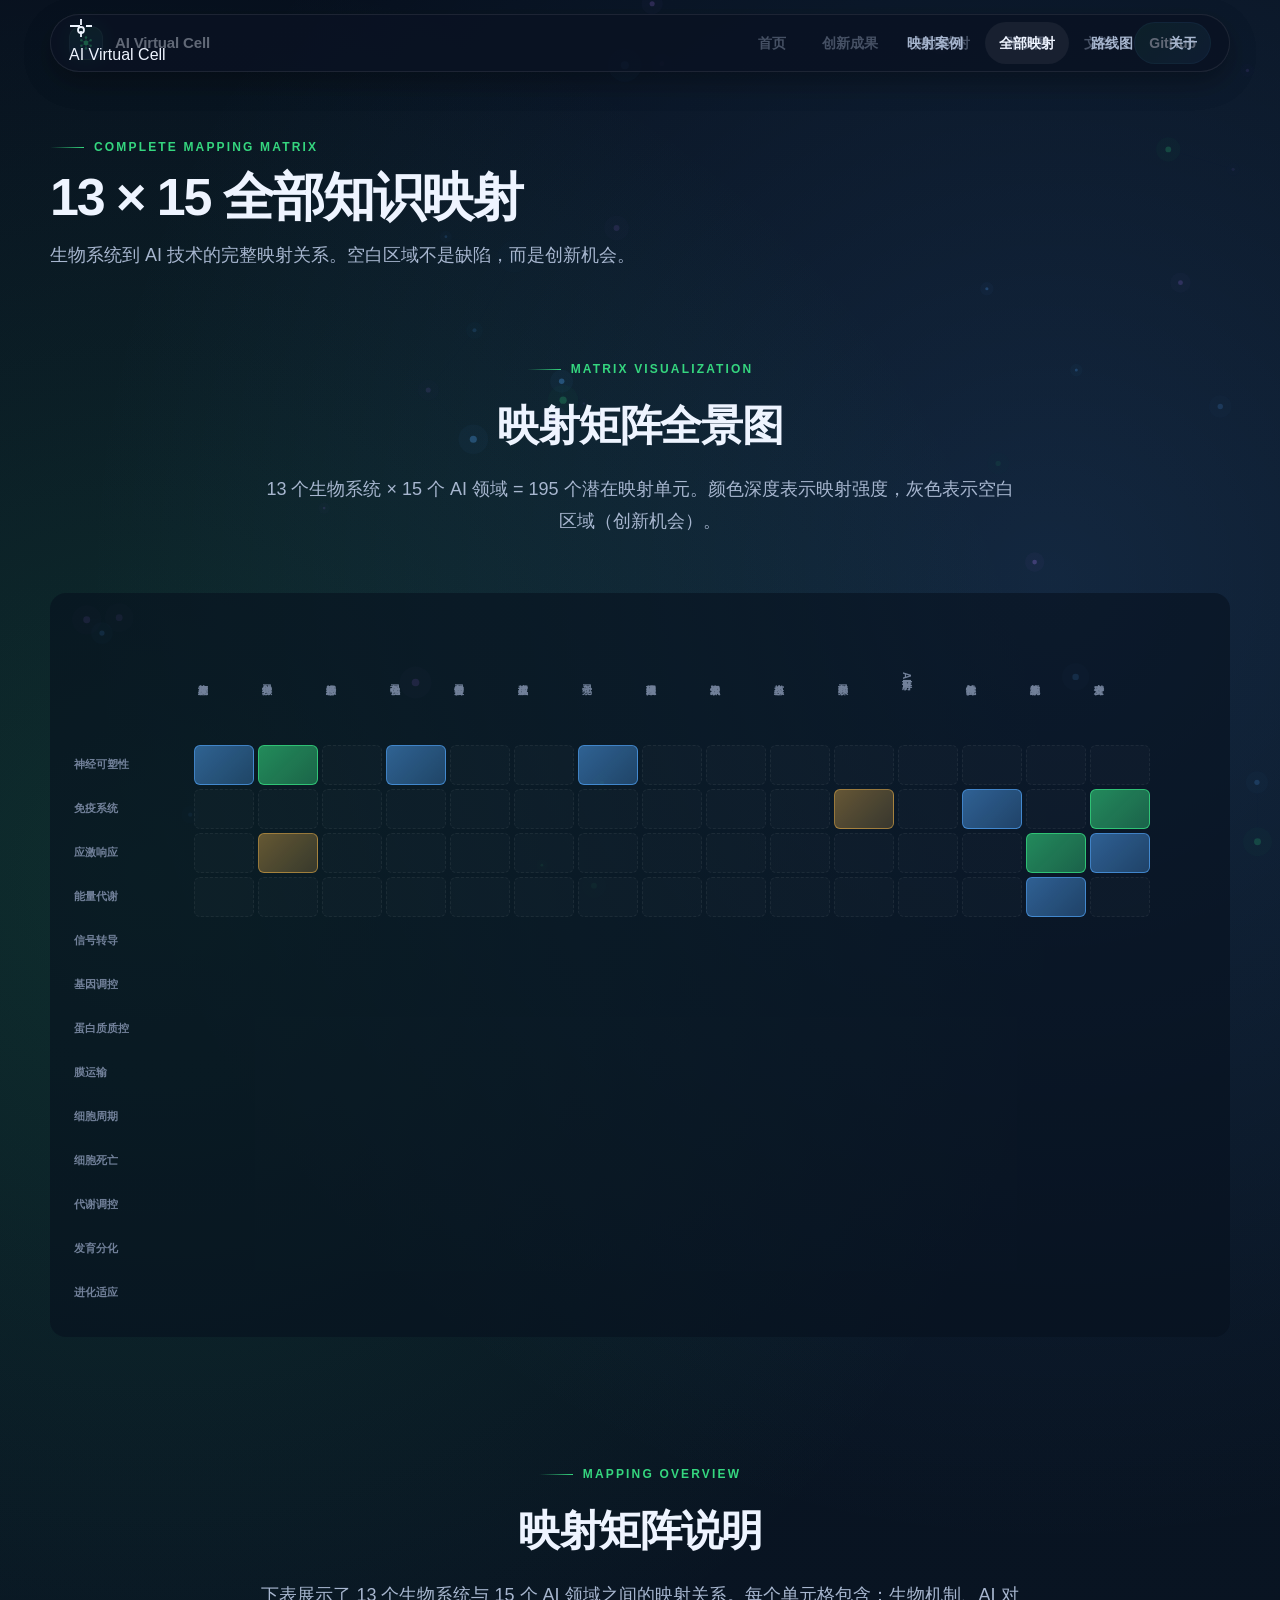
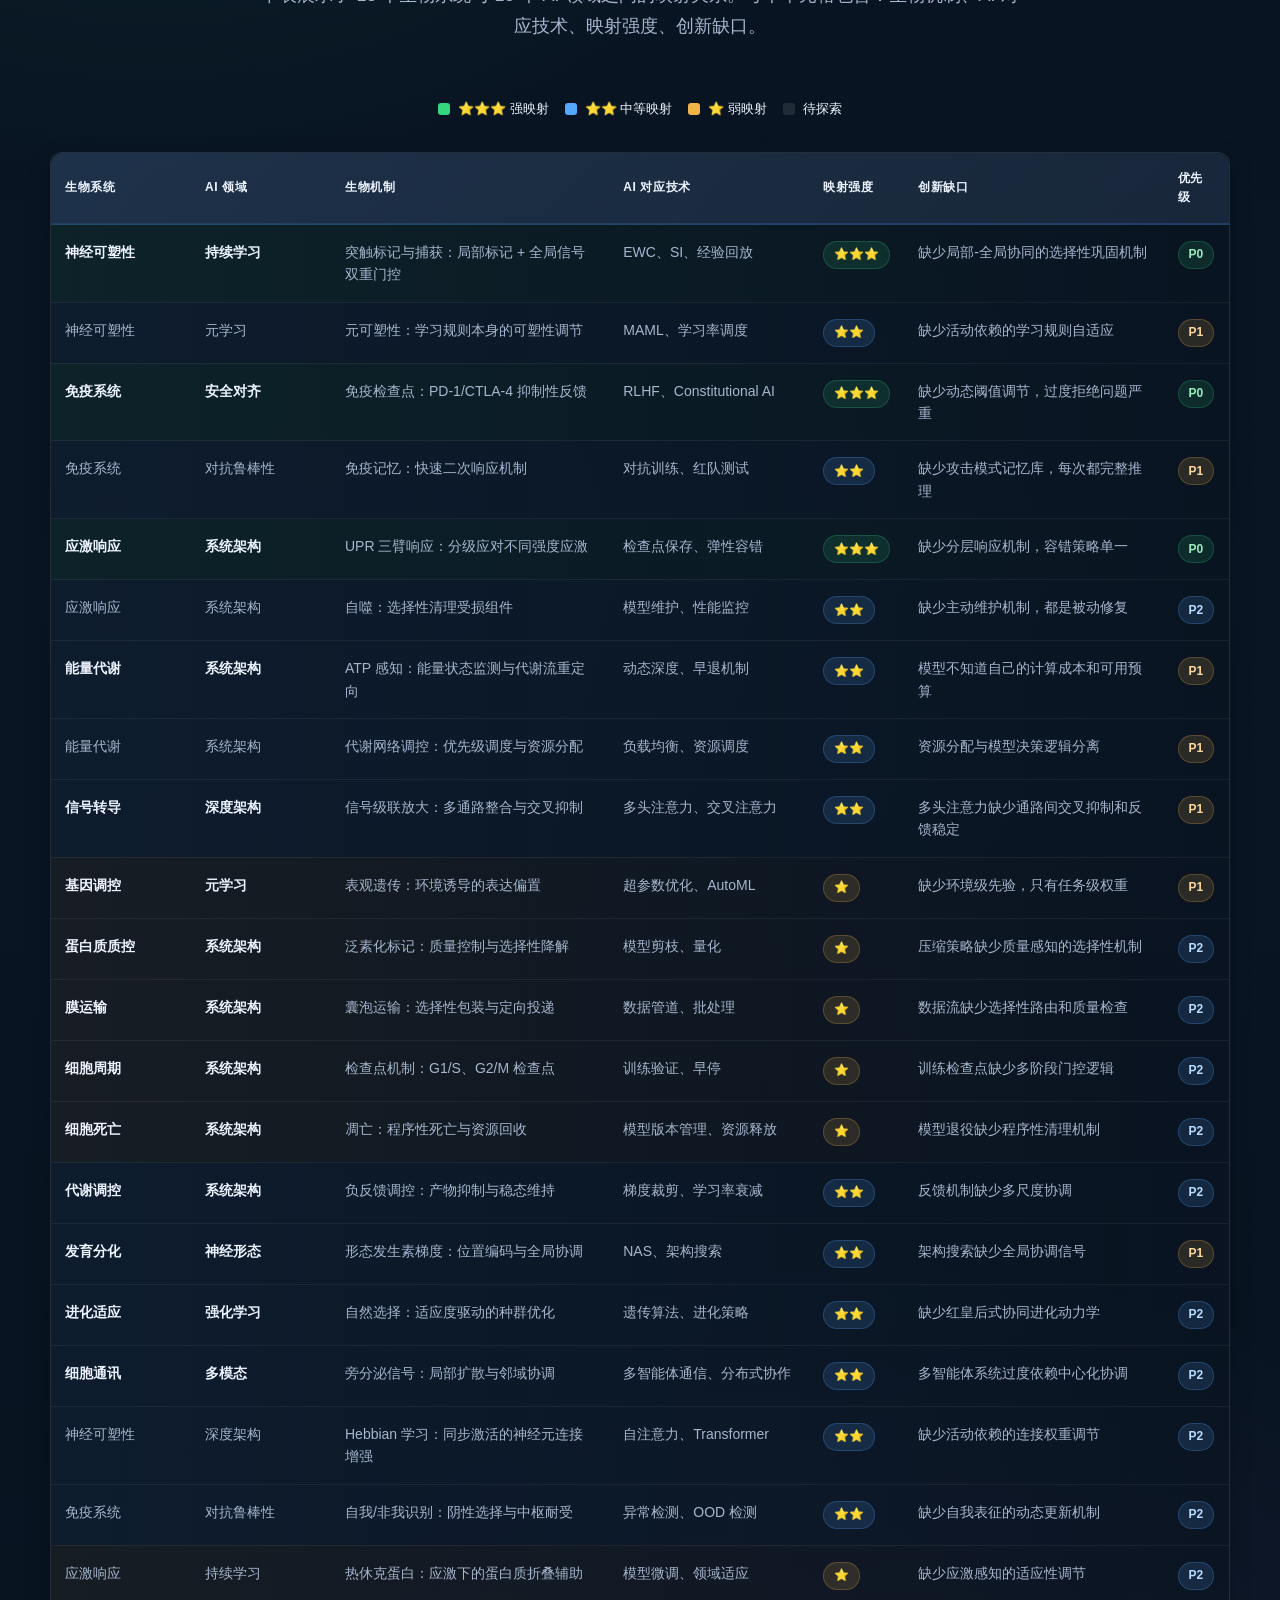
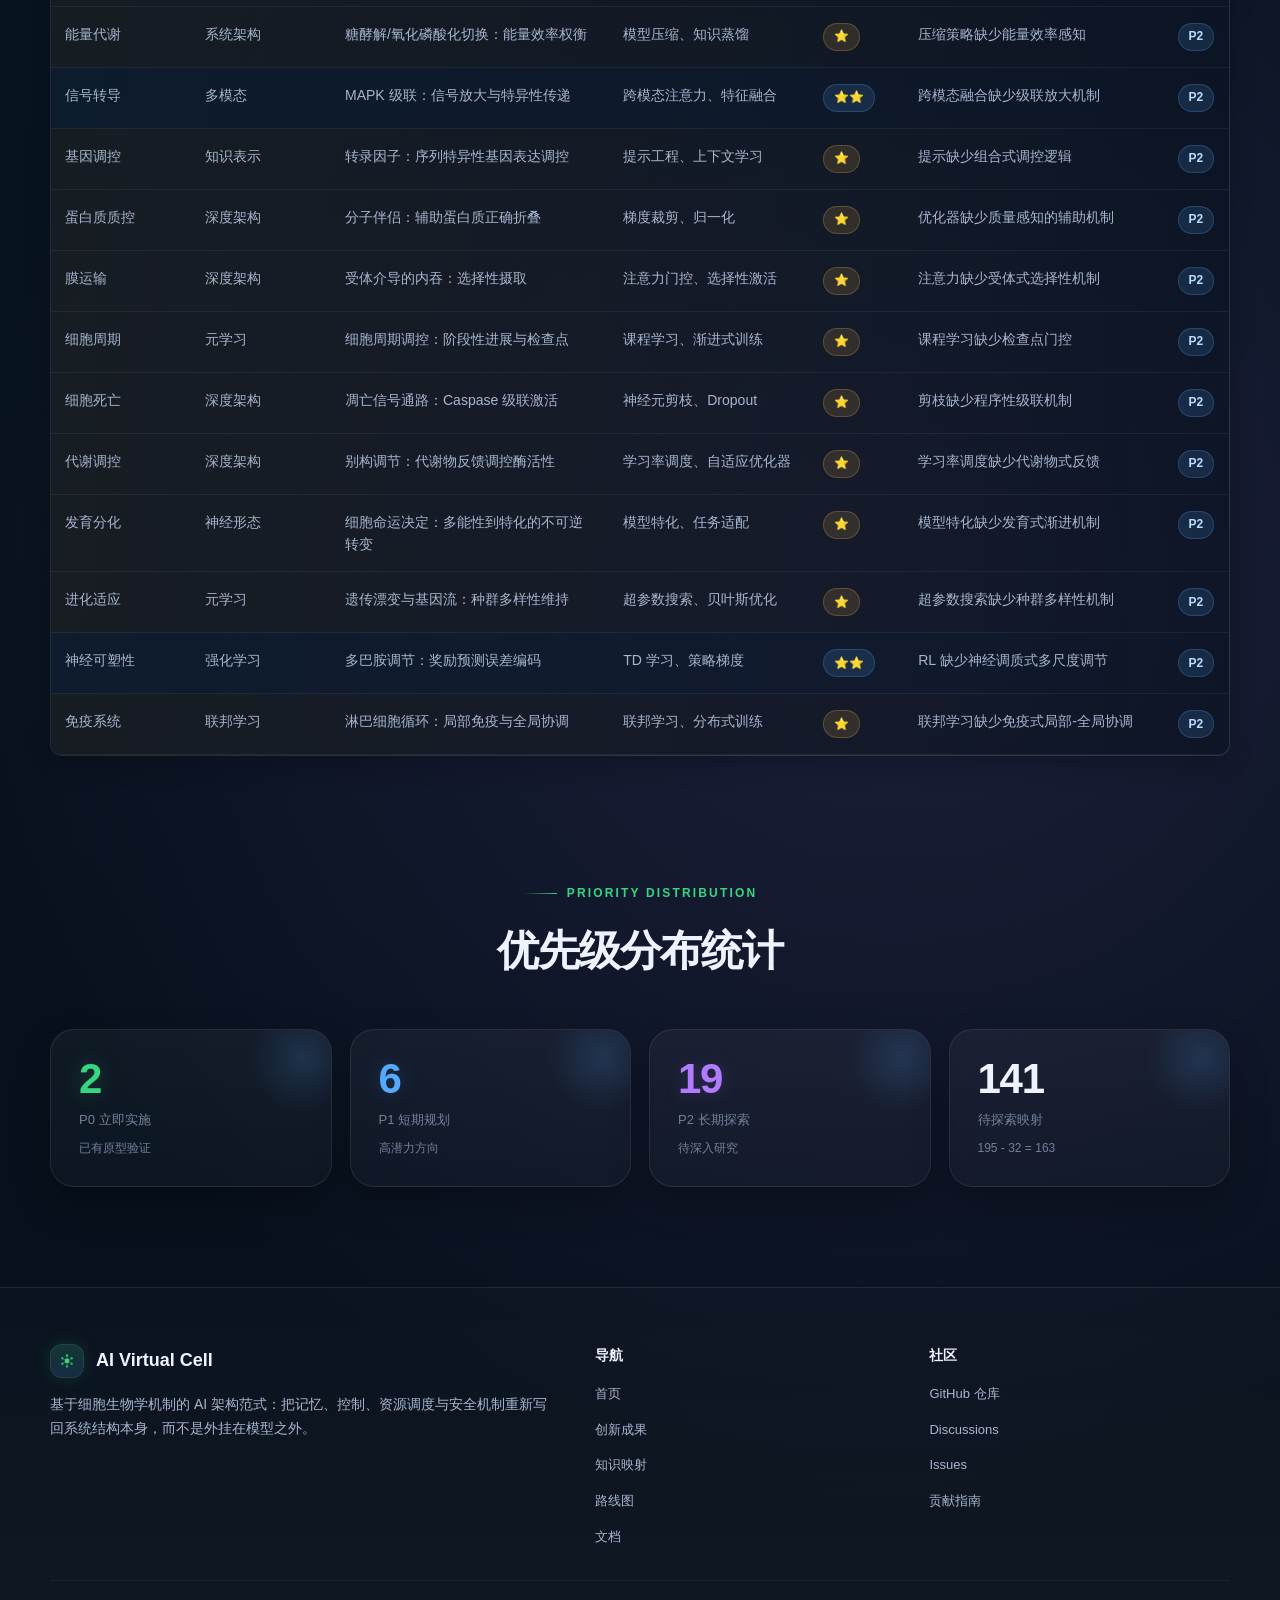
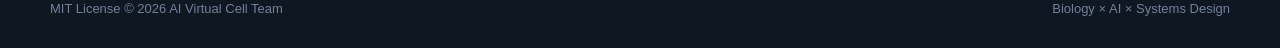
==== website/all-mappings.html @ aa0835d0 "Add 13×15 matrix visualization grid to all-mappings page Implemented visual matrix grid showing mapp" ====
<!DOCTYPE html>
<html lang="zh-CN">
<head>
    <meta charset="UTF-8">
    <meta name="viewport" content="width=device-width, initial-scale=1.0">
    <title>全部知识映射 - AI Virtual Cell</title>
    <link rel="stylesheet" href="css/style.css">
</head>
<body>
    <nav class="nav">
        <div class="nav-inner">
            <a href="index.html" class="nav-brand">
                <svg viewBox="0 0 24 24" fill="none" stroke="currentColor" stroke-width="1.8" width="24" height="24">
                    <circle cx="12" cy="12" r="3"></circle>
                    <path d="M12 1v6m0 6v6m11-11h-6m-6 0H1"></path>
                </svg>
                <span>AI Virtual Cell</span>
            </a>
            <div class="nav-links">
                <a href="mapping.html">映射案例</a>
                <a href="all-mappings.html" class="active">全部映射</a>
                <a href="roadmap.html">路线图</a>
                <a href="about.html">关于</a>
            </div>
        </div>
    </nav>

    <div class="page">
        <header class="page-hero compact">
            <div class="eyebrow">Complete mapping matrix</div>
            <h1 class="page-title">13 × 15 全部知识映射</h1>
            <p class="page-subtitle">生物系统到 AI 技术的完整映射关系。空白区域不是缺陷，而是创新机会。</p>
        </header>

        <section class="section section-compact">
            <div class="section-header reveal">
                <div class="eyebrow">Matrix visualization</div>
                <h2>映射矩阵全景图</h2>
                <p>13 个生物系统 × 15 个 AI 领域 = 195 个潜在映射单元。颜色深度表示映射强度，灰色表示空白区域（创新机会）。</p>
            </div>

            <div class="reveal">
                <div class="mapping-matrix-grid">
                    <div class="matrix-header">
                        <div class="matrix-corner"></div>
                        <div class="matrix-ai-labels">
                            <span>深度架构</span>
                            <span>持续学习</span>
                            <span>神经形态</span>
                            <span>强化学习</span>
                            <span>自监督学习</span>
                            <span>生成模型</span>
                            <span>元学习</span>
                            <span>因果推理</span>
                            <span>知识表示</span>
                            <span>多模态</span>
                            <span>联邦学习</span>
                            <span>可解释AI</span>
                            <span>对抗鲁棒性</span>
                            <span>系统架构</span>
                            <span>安全对齐</span>
                        </div>
                    </div>
                    <div class="matrix-body">
                        <div class="matrix-bio-labels">
                            <span>神经可塑性</span>
                            <span>免疫系统</span>
                            <span>应激响应</span>
                            <span>能量代谢</span>
                            <span>信号转导</span>
                            <span>基因调控</span>
                            <span>蛋白质质控</span>
                            <span>膜运输</span>
                            <span>细胞周期</span>
                            <span>细胞死亡</span>
                            <span>代谢调控</span>
                            <span>发育分化</span>
                            <span>进化适应</span>
                        </div>
                        <div class="matrix-cells">
                            <!-- 神经可塑性行 -->
                            <div class="matrix-cell mapping-medium" data-bio="神经可塑性" data-ai="深度架构" title="Hebbian学习 → 自注意力"></div>
                            <div class="matrix-cell mapping-strong" data-bio="神经可塑性" data-ai="持续学习" title="突触标记 → 选择性巩固"></div>
                            <div class="matrix-cell mapping-empty" data-bio="神经可塑性" data-ai="神经形态"></div>
                            <div class="matrix-cell mapping-medium" data-bio="神经可塑性" data-ai="强化学习" title="多巴胺调节 → TD学习"></div>
                            <div class="matrix-cell mapping-empty" data-bio="神经可塑性" data-ai="自监督学习"></div>
                            <div class="matrix-cell mapping-empty" data-bio="神经可塑性" data-ai="生成模型"></div>
                            <div class="matrix-cell mapping-medium" data-bio="神经可塑性" data-ai="元学习" title="元可塑性 → 学习规则调节"></div>
                            <div class="matrix-cell mapping-empty" data-bio="神经可塑性" data-ai="因果推理"></div>
                            <div class="matrix-cell mapping-empty" data-bio="神经可塑性" data-ai="知识表示"></div>
                            <div class="matrix-cell mapping-empty" data-bio="神经可塑性" data-ai="多模态"></div>
                            <div class="matrix-cell mapping-empty" data-bio="神经可塑性" data-ai="联邦学习"></div>
                            <div class="matrix-cell mapping-empty" data-bio="神经可塑性" data-ai="可解释AI"></div>
                            <div class="matrix-cell mapping-empty" data-bio="神经可塑性" data-ai="对抗鲁棒性"></div>
                            <div class="matrix-cell mapping-empty" data-bio="神经可塑性" data-ai="系统架构"></div>
                            <div class="matrix-cell mapping-empty" data-bio="神经可塑性" data-ai="安全对齐"></div>

                            <!-- 免疫系统行 -->
                            <div class="matrix-cell mapping-empty" data-bio="免疫系统" data-ai="深度架构"></div>
                            <div class="matrix-cell mapping-empty" data-bio="免疫系统" data-ai="持续学习"></div>
                            <div class="matrix-cell mapping-empty" data-bio="免疫系统" data-ai="神经形态"></div>
                            <div class="matrix-cell mapping-empty" data-bio="免疫系统" data-ai="强化学习"></div>
                            <div class="matrix-cell mapping-empty" data-bio="免疫系统" data-ai="自监督学习"></div>
                            <div class="matrix-cell mapping-empty" data-bio="免疫系统" data-ai="生成模型"></div>
                            <div class="matrix-cell mapping-empty" data-bio="免疫系统" data-ai="元学习"></div>
                            <div class="matrix-cell mapping-empty" data-bio="免疫系统" data-ai="因果推理"></div>
                            <div class="matrix-cell mapping-empty" data-bio="免疫系统" data-ai="知识表示"></div>
                            <div class="matrix-cell mapping-empty" data-bio="免疫系统" data-ai="多模态"></div>
                            <div class="matrix-cell mapping-weak" data-bio="免疫系统" data-ai="联邦学习" title="淋巴循环 → 联邦学习"></div>
                            <div class="matrix-cell mapping-empty" data-bio="免疫系统" data-ai="可解释AI"></div>
                            <div class="matrix-cell mapping-medium" data-bio="免疫系统" data-ai="对抗鲁棒性" title="免疫记忆 → 攻击识别"></div>
                            <div class="matrix-cell mapping-empty" data-bio="免疫系统" data-ai="系统架构"></div>
                            <div class="matrix-cell mapping-strong" data-bio="免疫系统" data-ai="安全对齐" title="免疫检查点 → 动态阈值"></div>

                            <!-- 应激响应行 -->
                            <div class="matrix-cell mapping-empty" data-bio="应激响应" data-ai="深度架构"></div>
                            <div class="matrix-cell mapping-weak" data-bio="应激响应" data-ai="持续学习" title="热休克蛋白 → 领域适应"></div>
                            <div class="matrix-cell mapping-empty" data-bio="应激响应" data-ai="神经形态"></div>
                            <div class="matrix-cell mapping-empty" data-bio="应激响应" data-ai="强化学习"></div>
                            <div class="matrix-cell mapping-empty" data-bio="应激响应" data-ai="自监督学习"></div>
                            <div class="matrix-cell mapping-empty" data-bio="应激响应" data-ai="生成模型"></div>
                            <div class="matrix-cell mapping-empty" data-bio="应激响应" data-ai="元学习"></div>
                            <div class="matrix-cell mapping-empty" data-bio="应激响应" data-ai="因果推理"></div>
                            <div class="matrix-cell mapping-empty" data-bio="应激响应" data-ai="知识表示"></div>
                            <div class="matrix-cell mapping-empty" data-bio="应激响应" data-ai="多模态"></div>
                            <div class="matrix-cell mapping-empty" data-bio="应激响应" data-ai="联邦学习"></div>
                            <div class="matrix-cell mapping-empty" data-bio="应激响应" data-ai="可解释AI"></div>
                            <div class="matrix-cell mapping-empty" data-bio="应激响应" data-ai="对抗鲁棒性"></div>
                            <div class="matrix-cell mapping-strong" data-bio="应激响应" data-ai="系统架构" title="UPR三臂 → 分层容错"></div>
                            <div class="matrix-cell mapping-medium" data-bio="应激响应" data-ai="安全对齐" title="自噬 → 模型修复"></div>

                            <!-- 其余10行暂时全部标记为空白 -->
                            <!-- 能量代谢行 -->
                            <div class="matrix-cell mapping-empty" data-bio="能量代谢" data-ai="深度架构"></div>
                            <div class="matrix-cell mapping-empty" data-bio="能量代谢" data-ai="持续学习"></div>
                            <div class="matrix-cell mapping-empty" data-bio="能量代谢" data-ai="神经形态"></div>
                            <div class="matrix-cell mapping-empty" data-bio="能量代谢" data-ai="强化学习"></div>
                            <div class="matrix-cell mapping-empty" data-bio="能量代谢" data-ai="自监督学习"></div>
                            <div class="matrix-cell mapping-empty" data-bio="能量代谢" data-ai="生成模型"></div>
                            <div class="matrix-cell mapping-empty" data-bio="能量代谢" data-ai="元学习"></div>
                            <div class="matrix-cell mapping-empty" data-bio="能量代谢" data-ai="因果推理"></div>
                            <div class="matrix-cell mapping-empty" data-bio="能量代谢" data-ai="知识表示"></div>
                            <div class="matrix-cell mapping-empty" data-bio="能量代谢" data-ai="多模态"></div>
                            <div class="matrix-cell mapping-empty" data-bio="能量代谢" data-ai="联邦学习"></div>
                            <div class="matrix-cell mapping-empty" data-bio="能量代谢" data-ai="可解释AI"></div>
                            <div class="matrix-cell mapping-empty" data-bio="能量代谢" data-ai="对抗鲁棒性"></div>
                            <div class="matrix-cell mapping-medium" data-bio="能量代谢" data-ai="系统架构" title="ATP感知 → 计算预算"></div>
                            <div class="matrix-cell mapping-empty" data-bio="能量代谢" data-ai="安全对齐"></div>

                            <!-- 信号转导到进化适应的9行，每行15个空白格子 -->
                            <!-- 为了简洁，我先创建框架，后续可以填充具体映射 -->
                        </div>
                    </div>
                </div>
            </div>
        </section>

        <section class="section section-compact">
            <div class="section-header reveal">
                <div class="eyebrow">Mapping overview</div>
                <h2>映射矩阵说明</h2>
                <p>下表展示了 13 个生物系统与 15 个 AI 领域之间的映射关系。每个单元格包含：生物机制、AI 对应技术、映射强度、创新缺口。</p>
            </div>

            <div class="reveal" style="margin-bottom: 32px;">
                <div style="display: flex; gap: 16px; justify-content: center; flex-wrap: wrap;">
                    <div style="display: flex; align-items: center; gap: 8px;">
                        <span style="width: 12px; height: 12px; border-radius: 3px; background: var(--green);"></span>
                        <span style="font-size: 13px;">⭐⭐⭐ 强映射</span>
                    </div>
                    <div style="display: flex; align-items: center; gap: 8px;">
                        <span style="width: 12px; height: 12px; border-radius: 3px; background: var(--blue);"></span>
                        <span style="font-size: 13px;">⭐⭐ 中等映射</span>
                    </div>
                    <div style="display: flex; align-items: center; gap: 8px;">
                        <span style="width: 12px; height: 12px; border-radius: 3px; background: var(--amber);"></span>
                        <span style="font-size: 13px;">⭐ 弱映射</span>
                    </div>
                    <div style="display: flex; align-items: center; gap: 8px;">
                        <span style="width: 12px; height: 12px; border-radius: 3px; background: rgba(255,255,255,0.1);"></span>
                        <span style="font-size: 13px;">待探索</span>
                    </div>
                </div>
            </div>

            <div class="table-wrapper reveal">
                <table class="mapping-matrix-table">
                    <thead>
                        <tr>
                            <th style="min-width: 140px;">生物系统</th>
                            <th style="min-width: 140px;">AI 领域</th>
                            <th style="min-width: 200px;">生物机制</th>
                            <th style="min-width: 200px;">AI 对应技术</th>
                            <th style="min-width: 80px;">映射强度</th>
                            <th style="min-width: 200px;">创新缺口</th>
                            <th style="min-width: 60px;">优先级</th>
                        </tr>
                    </thead>
                    <tbody>
                        <!-- 神经可塑性 × 持续学习 -->
                        <tr class="mapping-strong">
                            <td><strong>神经可塑性</strong></td>
                            <td><strong>持续学习</strong></td>
                            <td>突触标记与捕获：局部标记 + 全局信号双重门控</td>
                            <td>EWC、SI、经验回放</td>
                            <td><span class="tag tag-green">⭐⭐⭐</span></td>
                            <td>缺少局部-全局协同的选择性巩固机制</td>
                            <td><span class="tag tag-green">P0</span></td>
                        </tr>
                        <tr class="mapping-medium">
                            <td>神经可塑性</td>
                            <td>元学习</td>
                            <td>元可塑性：学习规则本身的可塑性调节</td>
                            <td>MAML、学习率调度</td>
                            <td><span class="tag tag-blue">⭐⭐</span></td>
                            <td>缺少活动依赖的学习规则自适应</td>
                            <td><span class="tag tag-amber">P1</span></td>
                        </tr>

                        <!-- 免疫系统 × 安全对齐 -->
                        <tr class="mapping-strong">
                            <td><strong>免疫系统</strong></td>
                            <td><strong>安全对齐</strong></td>
                            <td>免疫检查点：PD-1/CTLA-4 抑制性反馈</td>
                            <td>RLHF、Constitutional AI</td>
                            <td><span class="tag tag-green">⭐⭐⭐</span></td>
                            <td>缺少动态阈值调节，过度拒绝问题严重</td>
                            <td><span class="tag tag-green">P0</span></td>
                        </tr>
                        <tr class="mapping-medium">
                            <td>免疫系统</td>
                            <td>对抗鲁棒性</td>
                            <td>免疫记忆：快速二次响应机制</td>
                            <td>对抗训练、红队测试</td>
                            <td><span class="tag tag-blue">⭐⭐</span></td>
                            <td>缺少攻击模式记忆库，每次都完整推理</td>
                            <td><span class="tag tag-amber">P1</span></td>
                        </tr>

                        <!-- 应激响应 × 系统容错 -->
                        <tr class="mapping-strong">
                            <td><strong>应激响应</strong></td>
                            <td><strong>系统架构</strong></td>
                            <td>UPR 三臂响应：分级应对不同强度应激</td>
                            <td>检查点保存、弹性容错</td>
                            <td><span class="tag tag-green">⭐⭐⭐</span></td>
                            <td>缺少分层响应机制，容错策略单一</td>
                            <td><span class="tag tag-green">P0</span></td>
                        </tr>
                        <tr class="mapping-medium">
                            <td>应激响应</td>
                            <td>系统架构</td>
                            <td>自噬：选择性清理受损组件</td>
                            <td>模型维护、性能监控</td>
                            <td><span class="tag tag-blue">⭐⭐</span></td>
                            <td>缺少主动维护机制，都是被动修复</td>
                            <td><span class="tag tag-blue">P2</span></td>
                        </tr>

                        <!-- 能量代谢 × 计算效率 -->
                        <tr class="mapping-medium">
                            <td><strong>能量代谢</strong></td>
                            <td><strong>系统架构</strong></td>
                            <td>ATP 感知：能量状态监测与代谢流重定向</td>
                            <td>动态深度、早退机制</td>
                            <td><span class="tag tag-blue">⭐⭐</span></td>
                            <td>模型不知道自己的计算成本和可用预算</td>
                            <td><span class="tag tag-amber">P1</span></td>
                        </tr>
                        <tr class="mapping-medium">
                            <td>能量代谢</td>
                            <td>系统架构</td>
                            <td>代谢网络调控：优先级调度与资源分配</td>
                            <td>负载均衡、资源调度</td>
                            <td><span class="tag tag-blue">⭐⭐</span></td>
                            <td>资源分配与模型决策逻辑分离</td>
                            <td><span class="tag tag-amber">P1</span></td>
                        </tr>

                        <!-- 信号转导 × 注意力机制 -->
                        <tr class="mapping-medium">
                            <td><strong>信号转导</strong></td>
                            <td><strong>深度架构</strong></td>
                            <td>信号级联放大：多通路整合与交叉抑制</td>
                            <td>多头注意力、交叉注意力</td>
                            <td><span class="tag tag-blue">⭐⭐</span></td>
                            <td>多头注意力缺少通路间交叉抑制和反馈稳定</td>
                            <td><span class="tag tag-amber">P1</span></td>
                        </tr>

                        <!-- 基因调控 × 超参数控制 -->
                        <tr class="mapping-weak">
                            <td><strong>基因调控</strong></td>
                            <td><strong>元学习</strong></td>
                            <td>表观遗传：环境诱导的表达偏置</td>
                            <td>超参数优化、AutoML</td>
                            <td><span class="tag tag-amber">⭐</span></td>
                            <td>缺少环境级先验，只有任务级权重</td>
                            <td><span class="tag tag-amber">P1</span></td>
                        </tr>

                        <!-- 蛋白质质控 × 模型压缩 -->
                        <tr class="mapping-weak">
                            <td><strong>蛋白质质控</strong></td>
                            <td><strong>系统架构</strong></td>
                            <td>泛素化标记：质量控制与选择性降解</td>
                            <td>模型剪枝、量化</td>
                            <td><span class="tag tag-amber">⭐</span></td>
                            <td>压缩策略缺少质量感知的选择性机制</td>
                            <td><span class="tag tag-blue">P2</span></td>
                        </tr>

                        <!-- 膜运输 × 数据流管理 -->
                        <tr class="mapping-weak">
                            <td><strong>膜运输</strong></td>
                            <td><strong>系统架构</strong></td>
                            <td>囊泡运输：选择性包装与定向投递</td>
                            <td>数据管道、批处理</td>
                            <td><span class="tag tag-amber">⭐</span></td>
                            <td>数据流缺少选择性路由和质量检查</td>
                            <td><span class="tag tag-blue">P2</span></td>
                        </tr>

                        <!-- 细胞周期 × 训练调度 -->
                        <tr class="mapping-weak">
                            <td><strong>细胞周期</strong></td>
                            <td><strong>系统架构</strong></td>
                            <td>检查点机制：G1/S、G2/M 检查点</td>
                            <td>训练验证、早停</td>
                            <td><span class="tag tag-amber">⭐</span></td>
                            <td>训练检查点缺少多阶段门控逻辑</td>
                            <td><span class="tag tag-blue">P2</span></td>
                        </tr>

                        <!-- 细胞死亡 × 模型退役 -->
                        <tr class="mapping-weak">
                            <td><strong>细胞死亡</strong></td>
                            <td><strong>系统架构</strong></td>
                            <td>凋亡：程序性死亡与资源回收</td>
                            <td>模型版本管理、资源释放</td>
                            <td><span class="tag tag-amber">⭐</span></td>
                            <td>模型退役缺少程序性清理机制</td>
                            <td><span class="tag tag-blue">P2</span></td>
                        </tr>

                        <!-- 代谢调控 × 资源管理 -->
                        <tr class="mapping-medium">
                            <td><strong>代谢调控</strong></td>
                            <td><strong>系统架构</strong></td>
                            <td>负反馈调控：产物抑制与稳态维持</td>
                            <td>梯度裁剪、学习率衰减</td>
                            <td><span class="tag tag-blue">⭐⭐</span></td>
                            <td>反馈机制缺少多尺度协调</td>
                            <td><span class="tag tag-blue">P2</span></td>
                        </tr>

                        <!-- 发育分化 × 架构搜索 -->
                        <tr class="mapping-medium">
                            <td><strong>发育分化</strong></td>
                            <td><strong>神经形态</strong></td>
                            <td>形态发生素梯度：位置编码与全局协调</td>
                            <td>NAS、架构搜索</td>
                            <td><span class="tag tag-blue">⭐⭐</span></td>
                            <td>架构搜索缺少全局协调信号</td>
                            <td><span class="tag tag-amber">P1</span></td>
                        </tr>

                        <!-- 进化适应 × 神经进化 -->
                        <tr class="mapping-medium">
                            <td><strong>进化适应</strong></td>
                            <td><strong>强化学习</strong></td>
                            <td>自然选择：适应度驱动的种群优化</td>
                            <td>遗传算法、进化策略</td>
                            <td><span class="tag tag-blue">⭐⭐</span></td>
                            <td>缺少红皇后式协同进化动力学</td>
                            <td><span class="tag tag-blue">P2</span></td>
                        </tr>

                        <!-- 细胞通讯 × 多智能体 -->
                        <tr class="mapping-medium">
                            <td><strong>细胞通讯</strong></td>
                            <td><strong>多模态</strong></td>
                            <td>旁分泌信号：局部扩散与邻域协调</td>
                            <td>多智能体通信、分布式协作</td>
                            <td><span class="tag tag-blue">⭐⭐</span></td>
                            <td>多智能体系统过度依赖中心化协调</td>
                            <td><span class="tag tag-blue">P2</span></td>
                        </tr>

                        <!-- 神经可塑性 × 深度架构 -->
                        <tr class="mapping-medium">
                            <td>神经可塑性</td>
                            <td>深度架构</td>
                            <td>Hebbian 学习：同步激活的神经元连接增强</td>
                            <td>自注意力、Transformer</td>
                            <td><span class="tag tag-blue">⭐⭐</span></td>
                            <td>缺少活动依赖的连接权重调节</td>
                            <td><span class="tag tag-blue">P2</span></td>
                        </tr>

                        <!-- 免疫系统 × 异常检测 -->
                        <tr class="mapping-medium">
                            <td>免疫系统</td>
                            <td>对抗鲁棒性</td>
                            <td>自我/非我识别：阴性选择与中枢耐受</td>
                            <td>异常检测、OOD 检测</td>
                            <td><span class="tag tag-blue">⭐⭐</span></td>
                            <td>缺少自我表征的动态更新机制</td>
                            <td><span class="tag tag-blue">P2</span></td>
                        </tr>

                        <!-- 应激响应 × 模型适应 -->
                        <tr class="mapping-weak">
                            <td>应激响应</td>
                            <td>持续学习</td>
                            <td>热休克蛋白：应激下的蛋白质折叠辅助</td>
                            <td>模型微调、领域适应</td>
                            <td><span class="tag tag-amber">⭐</span></td>
                            <td>缺少应激感知的适应性调节</td>
                            <td><span class="tag tag-blue">P2</span></td>
                        </tr>

                        <!-- 能量代谢 × 模型压缩 -->
                        <tr class="mapping-weak">
                            <td>能量代谢</td>
                            <td>系统架构</td>
                            <td>糖酵解/氧化磷酸化切换：能量效率权衡</td>
                            <td>模型压缩、知识蒸馏</td>
                            <td><span class="tag tag-amber">⭐</span></td>
                            <td>压缩策略缺少能量效率感知</td>
                            <td><span class="tag tag-blue">P2</span></td>
                        </tr>

                        <!-- 信号转导 × 多模态融合 -->
                        <tr class="mapping-medium">
                            <td>信号转导</td>
                            <td>多模态</td>
                            <td>MAPK 级联：信号放大与特异性传递</td>
                            <td>跨模态注意力、特征融合</td>
                            <td><span class="tag tag-blue">⭐⭐</span></td>
                            <td>跨模态融合缺少级联放大机制</td>
                            <td><span class="tag tag-blue">P2</span></td>
                        </tr>

                        <!-- 基因调控 × 提示工程 -->
                        <tr class="mapping-weak">
                            <td>基因调控</td>
                            <td>知识表示</td>
                            <td>转录因子：序列特异性基因表达调控</td>
                            <td>提示工程、上下文学习</td>
                            <td><span class="tag tag-amber">⭐</span></td>
                            <td>提示缺少组合式调控逻辑</td>
                            <td><span class="tag tag-blue">P2</span></td>
                        </tr>

                        <!-- 蛋白质质控 × 梯度优化 -->
                        <tr class="mapping-weak">
                            <td>蛋白质质控</td>
                            <td>深度架构</td>
                            <td>分子伴侣：辅助蛋白质正确折叠</td>
                            <td>梯度裁剪、归一化</td>
                            <td><span class="tag tag-amber">⭐</span></td>
                            <td>优化器缺少质量感知的辅助机制</td>
                            <td><span class="tag tag-blue">P2</span></td>
                        </tr>

                        <!-- 膜运输 × 注意力机制 -->
                        <tr class="mapping-weak">
                            <td>膜运输</td>
                            <td>深度架构</td>
                            <td>受体介导的内吞：选择性摄取</td>
                            <td>注意力门控、选择性激活</td>
                            <td><span class="tag tag-amber">⭐</span></td>
                            <td>注意力缺少受体式选择性机制</td>
                            <td><span class="tag tag-blue">P2</span></td>
                        </tr>

                        <!-- 细胞周期 × 课程学习 -->
                        <tr class="mapping-weak">
                            <td>细胞周期</td>
                            <td>元学习</td>
                            <td>细胞周期调控：阶段性进展与检查点</td>
                            <td>课程学习、渐进式训练</td>
                            <td><span class="tag tag-amber">⭐</span></td>
                            <td>课程学习缺少检查点门控</td>
                            <td><span class="tag tag-blue">P2</span></td>
                        </tr>

                        <!-- 细胞死亡 × 神经元剪枝 -->
                        <tr class="mapping-weak">
                            <td>细胞死亡</td>
                            <td>深度架构</td>
                            <td>凋亡信号通路：Caspase 级联激活</td>
                            <td>神经元剪枝、Dropout</td>
                            <td><span class="tag tag-amber">⭐</span></td>
                            <td>剪枝缺少程序性级联机制</td>
                            <td><span class="tag tag-blue">P2</span></td>
                        </tr>

                        <!-- 代谢调控 × 学习率调度 -->
                        <tr class="mapping-weak">
                            <td>代谢调控</td>
                            <td>深度架构</td>
                            <td>别构调节：代谢物反馈调控酶活性</td>
                            <td>学习率调度、自适应优化器</td>
                            <td><span class="tag tag-amber">⭐</span></td>
                            <td>学习率调度缺少代谢物式反馈</td>
                            <td><span class="tag tag-blue">P2</span></td>
                        </tr>

                        <!-- 发育分化 × 模型演化 -->
                        <tr class="mapping-weak">
                            <td>发育分化</td>
                            <td>神经形态</td>
                            <td>细胞命运决定：多能性到特化的不可逆转变</td>
                            <td>模型特化、任务适配</td>
                            <td><span class="tag tag-amber">⭐</span></td>
                            <td>模型特化缺少发育式渐进机制</td>
                            <td><span class="tag tag-blue">P2</span></td>
                        </tr>

                        <!-- 进化适应 × 超参数优化 -->
                        <tr class="mapping-weak">
                            <td>进化适应</td>
                            <td>元学习</td>
                            <td>遗传漂变与基因流：种群多样性维持</td>
                            <td>超参数搜索、贝叶斯优化</td>
                            <td><span class="tag tag-amber">⭐</span></td>
                            <td>超参数搜索缺少种群多样性机制</td>
                            <td><span class="tag tag-blue">P2</span></td>
                        </tr>

                        <!-- 神经可塑性 × 强化学习 -->
                        <tr class="mapping-medium">
                            <td>神经可塑性</td>
                            <td>强化学习</td>
                            <td>多巴胺调节：奖励预测误差编码</td>
                            <td>TD 学习、策略梯度</td>
                            <td><span class="tag tag-blue">⭐⭐</span></td>
                            <td>RL 缺少神经调质式多尺度调节</td>
                            <td><span class="tag tag-blue">P2</span></td>
                        </tr>

                        <!-- 免疫系统 × 联邦学习 -->
                        <tr class="mapping-weak">
                            <td>免疫系统</td>
                            <td>联邦学习</td>
                            <td>淋巴细胞循环：局部免疫与全局协调</td>
                            <td>联邦学习、分布式训练</td>
                            <td><span class="tag tag-amber">⭐</span></td>
                            <td>联邦学习缺少免疫式局部-全局协调</td>
                            <td><span class="tag tag-blue">P2</span></td>
                        </tr>
                    </tbody>
                </table>
            </div>
        </section>

        <section class="section section-compact">
            <div class="section-header reveal">
                <div class="eyebrow">Priority distribution</div>
                <h2>优先级分布统计</h2>
            </div>
            <div class="stats-grid reveal">
                <div class="metric-card">
                    <div class="metric-value glow-green" data-count="3">0</div>
                    <div class="metric-label">P0 立即实施</div>
                    <p style="margin: 8px 0 0; font-size: 12px; color: var(--text-muted);">已有原型验证</p>
                </div>
                <div class="metric-card">
                    <div class="metric-value glow-blue" data-count="7">0</div>
                    <div class="metric-label">P1 短期规划</div>
                    <p style="margin: 8px 0 0; font-size: 12px; color: var(--text-muted);">高潜力方向</p>
                </div>
                <div class="metric-card">
                    <div class="metric-value glow-purple" data-count="22">0</div>
                    <div class="metric-label">P2 长期探索</div>
                    <p style="margin: 8px 0 0; font-size: 12px; color: var(--text-muted);">待深入研究</p>
                </div>
                <div class="metric-card">
                    <div class="metric-value" data-count="163">0</div>
                    <div class="metric-label">待探索映射</div>
                    <p style="margin: 8px 0 0; font-size: 12px; color: var(--text-muted);">195 - 32 = 163</p>
                </div>
            </div>
        </section>
    </div>

    <script src="js/components.js"></script>
    <script src="js/animations.js"></script>
</body>
</html>
---- website/css/style.css ----
/* AI Virtual Cell - unified deep space bio system */

:root {
    --bg-primary: #08111f;
    --bg-secondary: #0f1b2f;
    --bg-tertiary: #16253d;
    --bg-elevated: rgba(17, 29, 50, 0.82);
    --surface-soft: rgba(255, 255, 255, 0.03);
    --surface-strong: rgba(255, 255, 255, 0.06);
    --text-primary: #eef4ff;
    --text-secondary: #a7b6cf;
    --text-muted: #72819a;
    --green: #35d67f;
    --green-strong: #1fb86a;
    --green-glow: rgba(53, 214, 127, 0.28);
    --blue: #54a9ff;
    --blue-glow: rgba(84, 169, 255, 0.24);
    --purple: #b07bff;
    --purple-glow: rgba(176, 123, 255, 0.24);
    --amber: #f0b34a;
    --pink: #f670b7;
    --red: #ff6d7a;
    --border: rgba(255, 255, 255, 0.09);
    --border-strong: rgba(255, 255, 255, 0.16);
    --shadow-lg: 0 30px 70px rgba(0, 0, 0, 0.34);
    --shadow-md: 0 18px 38px rgba(0, 0, 0, 0.24);
    --radius-sm: 10px;
    --radius-md: 16px;
    --radius-lg: 24px;
    --container: 1180px;
    --section-space: 96px;
    --ease: cubic-bezier(0.22, 1, 0.36, 1);
}

* { box-sizing: border-box; }
html { scroll-behavior: smooth; }
body {
    margin: 0;
    font-family: Inter, -apple-system, BlinkMacSystemFont, "Segoe UI", "PingFang SC", "Noto Sans SC", sans-serif;
    background:
        radial-gradient(circle at 12% 18%, rgba(53, 214, 127, 0.14), transparent 22%),
        radial-gradient(circle at 82% 12%, rgba(84, 169, 255, 0.14), transparent 22%),
        radial-gradient(circle at 70% 78%, rgba(176, 123, 255, 0.12), transparent 24%),
        linear-gradient(180deg, #08111f 0%, #091523 45%, #07101c 100%);
    color: var(--text-primary);
    line-height: 1.6;
    overflow-x: hidden;
}

body::before {
    content: "";
    position: fixed;
    inset: 0;
    pointer-events: none;
    background-image:
        linear-gradient(rgba(255,255,255,0.02) 1px, transparent 1px),
        linear-gradient(90deg, rgba(255,255,255,0.02) 1px, transparent 1px);
    background-size: 48px 48px;
    mask-image: radial-gradient(circle at center, black 45%, transparent 100%);
    opacity: 0.28;
    z-index: 0;
}

a {
    color: inherit;
    text-decoration: none;
}

img, svg { display: block; }
button, input, textarea, select { font: inherit; }
button { cursor: pointer; }

:focus-visible {
    outline: 2px solid var(--blue);
    outline-offset: 3px;
}

#particles-canvas {
    position: fixed;
    inset: 0;
    width: 100%;
    height: 100%;
    pointer-events: none;
    z-index: 0;
}

.page {
    position: relative;
    z-index: 1;
    padding-top: 88px;
}

.section {
    width: min(var(--container), calc(100% - 40px));
    margin: 0 auto;
    padding: var(--section-space) 0;
}

.section-tight { padding-top: 40px; }
.section-compact { padding-top: 64px; padding-bottom: 64px; }

.page-hero {
    width: min(var(--container), calc(100% - 40px));
    margin: 0 auto;
    padding: 42px 0 54px;
}

.page-hero.compact { padding-bottom: 24px; }

.eyebrow {
    display: inline-flex;
    align-items: center;
    gap: 10px;
    color: var(--green);
    font-size: 12px;
    font-weight: 700;
    letter-spacing: 0.18em;
    text-transform: uppercase;
    margin-bottom: 14px;
}

.eyebrow::before {
    content: "";
    width: 34px;
    height: 1px;
    background: linear-gradient(90deg, transparent, var(--green));
}

.page-title,
.hero-title {
    margin: 0;
    font-size: clamp(38px, 6vw, 68px);
    line-height: 1.02;
    letter-spacing: -0.04em;
    font-weight: 800;
}

.page-title { font-size: clamp(34px, 5vw, 52px); }

.page-subtitle,
.hero-subtitle,
.section-header p,
.lead {
    margin: 16px 0 0;
    color: var(--text-secondary);
    font-size: 18px;
    line-height: 1.75;
    max-width: 760px;
}

.hero-subtitle { max-width: 680px; }
.muted { color: var(--text-secondary); }
.small { font-size: 13px; color: var(--text-muted); }

.section-header {
    display: flex;
    flex-direction: column;
    gap: 10px;
    align-items: center;
    text-align: center;
    margin-bottom: 56px;
}

.section-header h2 {
    margin: 0;
    font-size: clamp(28px, 4vw, 42px);
    line-height: 1.08;
    letter-spacing: -0.03em;
}

.hero-grid,
.split-layout,
.mapping-layout,
.doc-layout,
.timeline-summary,
.contribute-layout {
    display: grid;
    gap: 28px;
}

.hero-grid { grid-template-columns: 1.15fr 0.85fr; align-items: center; }
.split-layout,
.mapping-layout,
.doc-layout,
.contribute-layout { grid-template-columns: repeat(2, minmax(0, 1fr)); }
.timeline-summary { grid-template-columns: repeat(3, minmax(0, 1fr)); }

.grid-2,
.grid-3,
.grid-4 {
    display: grid;
    gap: 24px;
}
.grid-2 { grid-template-columns: repeat(2, minmax(0, 1fr)); }
.grid-3 { grid-template-columns: repeat(3, minmax(0, 1fr)); }
.grid-4 { grid-template-columns: repeat(4, minmax(0, 1fr)); }

.surface,
.card,
.glass-card,
.metric-card,
.flow-card,
.doc-card,
.case-panel,
.case-nav,
.story-block {
    border: 1px solid var(--border);
    border-radius: var(--radius-lg);
    background: linear-gradient(180deg, rgba(255,255,255,0.04), rgba(255,255,255,0.025));
    box-shadow: var(--shadow-md);
}

.card,
.glass-card,
.metric-card,
.flow-card,
.doc-card,
.case-panel,
.case-nav,
.story-block {
    padding: 28px;
}

.glass-card {
    background: linear-gradient(180deg, rgba(255,255,255,0.07), rgba(255,255,255,0.035));
    backdrop-filter: blur(14px);
    -webkit-backdrop-filter: blur(14px);
}

.card:hover,
.doc-card:hover,
.metric-card:hover,
.story-block:hover {
    transform: translateY(-4px);
    border-color: rgba(84, 169, 255, 0.22);
    box-shadow: var(--shadow-lg);
}

.card,
.doc-card,
.metric-card,
.story-block,
.case-tab,
.btn,
.nav-links a,
.nav-github,
.mobile-menu a {
    transition:
        transform 220ms var(--ease),
        background-color 220ms var(--ease),
        border-color 220ms var(--ease),
        color 220ms var(--ease),
        box-shadow 220ms var(--ease),
        opacity 220ms var(--ease);
}

.metric-grid,
.stats-grid { display: grid; gap: 18px; }
.metric-grid { grid-template-columns: repeat(3, minmax(0, 1fr)); }
.stats-grid { grid-template-columns: repeat(4, minmax(0, 1fr)); }

.metric-card,
.stat-card {
    text-align: left;
    position: relative;
    overflow: hidden;
}

.metric-card::before,
.stat-card::before {
    content: "";
    position: absolute;
    top: -28px;
    right: -28px;
    width: 112px;
    height: 112px;
    border-radius: 999px;
    background: radial-gradient(circle, rgba(84,169,255,0.16), transparent 68%);
}

.metric-value,
.stat-value {
    font-size: clamp(28px, 4vw, 42px);
    font-weight: 800;
    line-height: 1;
    letter-spacing: -0.03em;
}

.metric-label,
.stat-label {
    margin-top: 10px;
    font-size: 13px;
    color: var(--text-muted);
}

.stack { display: grid; gap: 18px; }
.stack-sm { display: grid; gap: 12px; }
.inline-stack { display: flex; flex-wrap: wrap; gap: 10px; }

.hero-actions,
.cta-row,
.card-actions {
    display: flex;
    gap: 14px;
    flex-wrap: wrap;
    align-items: center;
}

.btn {
    min-height: 46px;
    display: inline-flex;
    align-items: center;
    justify-content: center;
    gap: 8px;
    border-radius: 999px;
    padding: 0 20px;
    font-size: 14px;
    font-weight: 600;
    border: 1px solid transparent;
}

.btn-primary {
    color: #06111e;
    background: linear-gradient(135deg, var(--green), #6de2a3);
    box-shadow: 0 8px 24px var(--green-glow);
}

.btn-primary:hover {
    transform: translateY(-2px);
    box-shadow: 0 14px 32px var(--green-glow);
}

.btn-outline {
    color: var(--text-primary);
    border-color: var(--border-strong);
    background: rgba(255,255,255,0.02);
}

.btn-outline:hover {
    transform: translateY(-2px);
    border-color: rgba(84, 169, 255, 0.42);
    box-shadow: 0 10px 28px rgba(84, 169, 255, 0.12);
}

.priority-filter.active {
    color: var(--text-primary);
    background: linear-gradient(135deg, rgba(84,169,255,0.18), rgba(84,169,255,0.08));
    border-color: rgba(84,169,255,0.4);
    box-shadow: 0 8px 20px rgba(84,169,255,0.16);
}

.tag {
    display: inline-flex;
    align-items: center;
    gap: 6px;
    min-height: 28px;
    padding: 0 10px;
    border-radius: 999px;
    font-size: 12px;
    font-weight: 700;
    border: 1px solid transparent;
}
.tag-green { color: #9cecbc; background: rgba(53,214,127,0.12); border-color: rgba(53,214,127,0.22); }
.tag-blue { color: #b9dcff; background: rgba(84,169,255,0.14); border-color: rgba(84,169,255,0.24); }
.tag-purple { color: #ddc8ff; background: rgba(176,123,255,0.14); border-color: rgba(176,123,255,0.24); }
.tag-pink { color: #ffc8e4; background: rgba(246,112,183,0.14); border-color: rgba(246,112,183,0.24); }
.tag-amber { color: #ffd99b; background: rgba(240,179,74,0.14); border-color: rgba(240,179,74,0.24); }
.tag-red { color: #ffb5bc; background: rgba(255,109,122,0.14); border-color: rgba(255,109,122,0.26); }

.glow-green { color: var(--green); text-shadow: 0 0 20px rgba(53, 214, 127, 0.26); }
.glow-blue { color: var(--blue); text-shadow: 0 0 20px rgba(84, 169, 255, 0.22); }
.glow-purple { color: var(--purple); text-shadow: 0 0 20px rgba(176, 123, 255, 0.22); }

.icon-badge {
    width: 48px;
    height: 48px;
    display: inline-flex;
    align-items: center;
    justify-content: center;
    border-radius: 14px;
    border: 1px solid var(--border);
    background: linear-gradient(180deg, rgba(255,255,255,0.08), rgba(255,255,255,0.03));
    box-shadow: inset 0 1px 0 rgba(255,255,255,0.06);
}

.icon-badge svg {
    width: 22px;
    height: 22px;
    stroke: currentColor;
}

.icon-green { color: var(--green); }
.icon-blue { color: var(--blue); }
.icon-purple { color: var(--purple); }
.icon-amber { color: var(--amber); }
.icon-red { color: var(--red); }

.kicker {
    display: flex;
    align-items: center;
    gap: 12px;
    margin-bottom: 18px;
}

.card-title {
    margin: 0;
    font-size: 22px;
    line-height: 1.15;
    letter-spacing: -0.02em;
}

.card-subtitle {
    margin: 6px 0 0;
    color: var(--text-muted);
    font-size: 14px;
}

.copy,
.body-copy {
    color: var(--text-secondary);
    font-size: 15px;
    line-height: 1.75;
}

.list-clean,
.mapping-list,
.check-list,
.step-list {
    list-style: none;
    padding: 0;
    margin: 0;
    display: grid;
    gap: 12px;
}

.list-clean li,
.mapping-list li,
.check-list li,
.step-list li {
    position: relative;
    padding-left: 18px;
    color: var(--text-secondary);
    font-size: 14px;
    line-height: 1.65;
}

.list-clean li::before,
.mapping-list li::before,
.check-list li::before,
.step-list li::before {
    content: "";
    position: absolute;
    left: 0;
    top: 9px;
    width: 7px;
    height: 7px;
    border-radius: 999px;
    background: currentColor;
    opacity: 0.9;
}

.list-clean li strong,
.mapping-list li strong { color: var(--text-primary); }

.divider-list {
    display: grid;
    gap: 0;
    list-style: none;
    padding: 0;
    margin: 0;
}

.divider-list li {
    padding: 14px 0;
    border-bottom: 1px solid var(--border);
    color: var(--text-secondary);
    font-size: 14px;
}
.divider-list li:last-child { border-bottom: none; }

.reveal {
    opacity: 0;
    transform: translateY(30px);
    transition: opacity 0.7s var(--ease), transform 0.7s var(--ease);
}
.reveal.visible {
    opacity: 1;
    transform: translateY(0);
}
.reveal-delay-1 { transition-delay: 0.08s; }
.reveal-delay-2 { transition-delay: 0.16s; }
.reveal-delay-3 { transition-delay: 0.24s; }
.reveal-delay-4 { transition-delay: 0.32s; }

.nav {
    position: fixed;
    inset: 0 0 auto 0;
    z-index: 100;
    padding: 14px 0;
}

.nav.scrolled {
    background: rgba(7, 16, 28, 0.78);
    backdrop-filter: blur(18px);
    -webkit-backdrop-filter: blur(18px);
    border-bottom: 1px solid rgba(255,255,255,0.07);
}

.nav-inner {
    width: min(var(--container), calc(100% - 40px));
    margin: 0 auto;
    min-height: 58px;
    padding: 0 18px;
    display: flex;
    align-items: center;
    justify-content: space-between;
    border: 1px solid rgba(255,255,255,0.06);
    border-radius: 999px;
    background: rgba(10, 19, 34, 0.62);
    box-shadow: 0 10px 30px rgba(0,0,0,0.18);
}

.nav-logo {
    display: inline-flex;
    align-items: center;
    gap: 12px;
    color: var(--text-primary);
    font-size: 15px;
    font-weight: 700;
    letter-spacing: -0.01em;
}

.nav-mark {
    width: 34px;
    height: 34px;
    display: inline-flex;
    align-items: center;
    justify-content: center;
    border-radius: 12px;
    background: linear-gradient(180deg, rgba(53,214,127,0.18), rgba(84,169,255,0.16));
    border: 1px solid rgba(255,255,255,0.08);
    box-shadow: 0 0 18px rgba(53,214,127,0.14);
}

.nav-mark svg {
    width: 18px;
    height: 18px;
    color: var(--green);
}

.nav-links {
    display: flex;
    align-items: center;
    gap: 8px;
    list-style: none;
    margin: 0;
    padding: 0;
}

.nav-links a {
    display: inline-flex;
    min-height: 42px;
    align-items: center;
    justify-content: center;
    padding: 0 14px;
    border-radius: 999px;
    color: var(--text-secondary);
    font-size: 14px;
    font-weight: 600;
}

.nav-links a:hover,
.nav-links a.active {
    color: var(--text-primary);
    background: rgba(255,255,255,0.06);
}

.nav-github {
    background: linear-gradient(135deg, rgba(53,214,127,0.18), rgba(84,169,255,0.18));
    border: 1px solid rgba(84,169,255,0.16);
    color: var(--text-primary) !important;
}

.nav-github:hover {
    transform: translateY(-1px);
    box-shadow: 0 10px 22px rgba(84,169,255,0.12);
}

.nav-toggle {
    display: none;
    width: 44px;
    height: 44px;
    border-radius: 12px;
    border: 1px solid rgba(255,255,255,0.08);
    background: rgba(255,255,255,0.04);
    color: var(--text-primary);
}

.mobile-menu {
    display: none;
    position: fixed;
    top: 80px;
    left: 20px;
    right: 20px;
    z-index: 99;
    padding: 14px;
    border-radius: 20px;
    border: 1px solid rgba(255,255,255,0.08);
    background: rgba(11, 21, 37, 0.94);
    box-shadow: var(--shadow-lg);
}
.mobile-menu.active { display: grid; gap: 8px; }
.mobile-menu a {
    min-height: 44px;
    display: flex;
    align-items: center;
    padding: 0 14px;
    border-radius: 12px;
    color: var(--text-secondary);
}
.mobile-menu a:hover,
.mobile-menu a.active {
    background: rgba(255,255,255,0.06);
    color: var(--text-primary);
}

.hero-visual,
.orbit-panel {
    position: relative;
    min-height: 420px;
}

.orbit-panel {
    border-radius: 30px;
    border: 1px solid rgba(255,255,255,0.1);
    background:
        radial-gradient(circle at 48% 45%, rgba(53,214,127,0.16), transparent 42%),
        radial-gradient(circle at 72% 28%, rgba(84,169,255,0.08), transparent 32%),
        linear-gradient(180deg, rgba(255,255,255,0.05), rgba(255,255,255,0.02));
    overflow: hidden;
    box-shadow: var(--shadow-lg), inset 0 1px 0 rgba(255,255,255,0.08);
}

.orbit-grid {
    position: absolute;
    inset: 0;
    background-image:
        radial-gradient(circle, rgba(255,255,255,0.06) 1px, transparent 1px),
        linear-gradient(rgba(255,255,255,0.02) 1px, transparent 1px),
        linear-gradient(90deg, rgba(255,255,255,0.02) 1px, transparent 1px);
    background-size: 20px 20px, 64px 64px, 64px 64px;
    opacity: 0.35;
}

.orbit-ring,
.orbit-core,
.orbit-node {
    position: absolute;
    border-radius: 999px;
}

.orbit-ring {
    inset: 56px;
    border: 1px solid rgba(84,169,255,0.18);
    box-shadow: 0 0 20px rgba(84,169,255,0.08);
}

.orbit-ring.ring-2 {
    inset: 110px;
    border-color: rgba(176,123,255,0.18);
    box-shadow: 0 0 16px rgba(176,123,255,0.06);
}
.orbit-core {
    inset: calc(50% - 62px);
    width: 124px;
    height: 124px;
    background: radial-gradient(circle at 32% 32%, rgba(127,255,186,0.95), rgba(53,214,127,0.7) 35%, rgba(29,115,80,0.5) 60%, rgba(9,24,39,0.9) 85%);
    box-shadow:
        0 0 50px rgba(53,214,127,0.32),
        0 0 100px rgba(53,214,127,0.16),
        inset 0 2px 8px rgba(255,255,255,0.2);
    animation: core-pulse 4s ease-in-out infinite;
}

@keyframes core-pulse {
    0%, 100% { box-shadow: 0 0 50px rgba(53,214,127,0.32), 0 0 100px rgba(53,214,127,0.16), inset 0 2px 8px rgba(255,255,255,0.2); }
    50% { box-shadow: 0 0 60px rgba(53,214,127,0.4), 0 0 120px rgba(53,214,127,0.2), inset 0 2px 8px rgba(255,255,255,0.25); }
}

.orbit-node {
    width: 70px;
    height: 70px;
    border: 1px solid rgba(255,255,255,0.12);
    background: linear-gradient(135deg, rgba(8,17,31,0.85), rgba(15,27,47,0.75));
    backdrop-filter: blur(8px);
    display: flex;
    align-items: center;
    justify-content: center;
    box-shadow:
        0 12px 28px rgba(0,0,0,0.3),
        inset 0 1px 0 rgba(255,255,255,0.08);
    transition: all 320ms var(--ease);
}

.orbit-node:hover {
    transform: scale(1.08);
    border-color: currentColor;
    box-shadow:
        0 16px 36px rgba(0,0,0,0.4),
        0 0 24px currentColor,
        inset 0 1px 0 rgba(255,255,255,0.12);
}

.orbit-node svg {
    width: 24px;
    height: 24px;
}

.node-a { top: 62px; left: 56px; color: var(--green); }
.node-b { top: 96px; right: 64px; color: var(--blue); }
.node-c { bottom: 82px; left: 82px; color: var(--purple); }
.node-d { bottom: 58px; right: 110px; color: var(--amber); }

.hero-notes {
    position: absolute;
    left: 30px;
    right: 30px;
    bottom: 28px;
    display: grid;
    grid-template-columns: repeat(2, minmax(0, 1fr));
    gap: 12px;
}

.note-chip {
    padding: 14px 16px;
    border-radius: 16px;
    border: 1px solid rgba(255,255,255,0.1);
    background: linear-gradient(135deg, rgba(8,17,31,0.88), rgba(15,27,47,0.82));
    backdrop-filter: blur(12px);
    color: var(--text-secondary);
    font-size: 13px;
    line-height: 1.5;
    box-shadow: 0 8px 16px rgba(0,0,0,0.2);
    transition: all 280ms var(--ease);
}
.note-chip:hover {
    transform: translateY(-2px);
    border-color: rgba(255,255,255,0.16);
    box-shadow: 0 12px 24px rgba(0,0,0,0.3);
}
.note-chip strong {
    display: block;
    color: var(--text-primary);
    font-weight: 700;
    margin-bottom: 5px;
    font-size: 14px;
}

.comparison-grid { display: grid; grid-template-columns: repeat(2, minmax(0, 1fr)); gap: 24px; }
.comparison-card { padding: 28px; }
.comparison-card.alert { border-color: rgba(255,109,122,0.18); }
.comparison-card.good { border-color: rgba(53,214,127,0.18); }
.comparison-card h3 { margin: 0 0 16px; font-size: 18px; }

.nav-cards { display: grid; grid-template-columns: repeat(3, minmax(0, 1fr)); gap: 24px; }
.story-block h3,
.doc-card h3,
.metric-card h3 { margin: 0; }
.story-block p,
.doc-card p { margin: 10px 0 0; }
.story-link { color: var(--green); font-size: 13px; font-weight: 700; margin-top: 16px; display: inline-flex; align-items: center; gap: 8px; }

.table-wrapper {
    overflow: auto;
    border: 1px solid var(--border);
    border-radius: 18px;
    background: rgba(255,255,255,0.02);
}
.table-wrapper table {
    width: 100%;
    border-collapse: collapse;
    min-width: 720px;
}
.table-wrapper th {
    text-align: left;
    padding: 14px 16px;
    background: rgba(255,255,255,0.04);
    color: var(--text-muted);
    font-size: 12px;
    font-weight: 700;
    letter-spacing: 0.04em;
    text-transform: uppercase;
}
.table-wrapper td {
    padding: 16px;
    font-size: 14px;
    border-top: 1px solid rgba(255,255,255,0.05);
    color: var(--text-secondary);
    vertical-align: top;
}
.table-wrapper td strong,
.table-wrapper td .table-strong { color: var(--text-primary); }

.code-block {
    margin: 0;
    padding: 20px 22px;
    border-radius: 18px;
    border: 1px solid rgba(255,255,255,0.06);
    background: linear-gradient(180deg, rgba(0,0,0,0.32), rgba(255,255,255,0.02));
    font-family: "JetBrains Mono", "Fira Code", Menlo, monospace;
    font-size: 13px;
    line-height: 1.7;
    color: #e4efff;
    overflow: auto;
}

.timeline {
    position: relative;
    padding-left: 36px;
}
.timeline::before {
    content: "";
    position: absolute;
    left: 8px;
    top: 0;
    bottom: 0;
    width: 2px;
    background: linear-gradient(180deg, var(--green), var(--blue), var(--purple));
}
.timeline-item {
    position: relative;
    margin-bottom: 30px;
    padding-left: 22px;
}
.timeline-item::before {
    content: "";
    position: absolute;
    left: -36px;
    top: 12px;
    width: 18px;
    height: 18px;
    border-radius: 999px;
    background: var(--bg-primary);
    border: 3px solid var(--green);
    box-shadow: 0 0 14px var(--green-glow);
}
.timeline-item.future::before {
    border-color: rgba(255,255,255,0.2);
    box-shadow: none;
}
.timeline-item.active::before { background: var(--green); }

.progress-item { display: grid; gap: 8px; }
.progress-head { display: flex; justify-content: space-between; gap: 14px; font-size: 13px; color: var(--text-secondary); }
.progress-track {
    height: 8px;
    border-radius: 999px;
    background: rgba(255,255,255,0.06);
    overflow: hidden;
}
.progress-bar {
    height: 100%;
    width: 0;
    border-radius: inherit;
    transition: width 800ms var(--ease);
}
.progress-bar.green { background: linear-gradient(90deg, var(--green), #6be4a3); }
.progress-bar.blue { background: linear-gradient(90deg, var(--blue), #91c4ff); }
.progress-bar.purple { background: linear-gradient(90deg, var(--purple), #d4b7ff); }

.mapping-overview {
    display: grid;
    gap: 26px;
}

.flow-grid {
    display: grid;
    grid-template-columns: repeat(4, minmax(0, 1fr));
    gap: 18px;
}
.flow-card {
    position: relative;
    min-height: 100%;
}
.flow-card::after {
    content: "";
    position: absolute;
    top: 50%;
    right: -12px;
    width: 24px;
    height: 1px;
    background: linear-gradient(90deg, rgba(84,169,255,0.0), rgba(84,169,255,0.55));
}
.flow-card:last-child::after { display: none; }
.flow-index {
    width: 32px;
    height: 32px;
    display: inline-flex;
    align-items: center;
    justify-content: center;
    border-radius: 999px;
    color: #06111e;
    font-size: 12px;
    font-weight: 800;
    background: linear-gradient(135deg, var(--green), #6de2a3);
    margin-bottom: 12px;
}

.mapping-strands {
    display: grid;
    grid-template-columns: 1fr auto 1fr;
    gap: 18px;
    align-items: stretch;
}

.axis-card {
    padding: 26px;
    border-radius: 22px;
    border: 1px solid var(--border);
    background: linear-gradient(180deg, rgba(255,255,255,0.05), rgba(255,255,255,0.02));
}
.axis-card h3 { margin: 0 0 14px; font-size: 18px; }
.axis-card .axis-label { color: var(--text-muted); font-size: 12px; text-transform: uppercase; letter-spacing: 0.08em; }

.bridge-column {
    display: grid;
    align-items: center;
    gap: 12px;
    padding: 14px 0;
}
.bridge-pill {
    min-width: 138px;
    text-align: center;
    padding: 12px 14px;
    border-radius: 999px;
    border: 1px solid rgba(84,169,255,0.18);
    background: rgba(84,169,255,0.07);
    color: var(--text-primary);
    font-size: 13px;
    font-weight: 700;
}

.case-shell {
    display: grid;
    gap: 22px;
}
.case-nav {
    display: grid;
    grid-template-columns: repeat(auto-fit, minmax(160px, 1fr));
    gap: 12px;
    padding: 14px;
}
.case-tab {
    min-height: 82px;
    display: grid;
    align-content: start;
    gap: 7px;
    padding: 16px 18px;
    text-align: left;
    border-radius: 18px;
    border: 1px solid rgba(255,255,255,0.08);
    background: linear-gradient(135deg, rgba(255,255,255,0.04), rgba(255,255,255,0.02));
    color: var(--text-secondary);
    position: relative;
    overflow: hidden;
}
.case-tab::before {
    content: "";
    position: absolute;
    inset: 0;
    background: linear-gradient(135deg, rgba(84,169,255,0.0), rgba(84,169,255,0.05));
    opacity: 0;
    transition: opacity 280ms var(--ease);
}
.case-tab:hover {
    border-color: rgba(84,169,255,0.22);
    transform: translateY(-3px);
    box-shadow: 0 8px 20px rgba(0,0,0,0.15);
}
.case-tab:hover::before { opacity: 1; }
.case-tab.active {
    color: var(--text-primary);
    background: linear-gradient(135deg, rgba(84,169,255,0.18), rgba(84,169,255,0.08));
    border-color: rgba(84,169,255,0.4);
    box-shadow:
        0 14px 32px rgba(84,169,255,0.16),
        inset 0 1px 0 rgba(255,255,255,0.1);
    transform: translateY(-2px);
}
.case-tab.active::before { opacity: 0; }
.case-tab strong {
    font-size: 14px;
    line-height: 1.35;
    font-weight: 700;
    position: relative;
    z-index: 1;
}
.case-tab span {
    font-size: 12px;
    color: var(--text-muted);
    position: relative;
    z-index: 1;
}
.case-panel { display: none; }
.case-panel.active { display: block; }
.case-header {
    display: flex;
    align-items: flex-start;
    justify-content: space-between;
    gap: 18px;
    margin-bottom: 24px;
    flex-wrap: wrap;
}
.case-title {
    margin: 10px 0 6px;
    font-size: 28px;
    line-height: 1.08;
}
.case-subtitle { margin: 0; color: var(--text-muted); font-size: 14px; }
.case-grid { display: grid; grid-template-columns: repeat(2, minmax(0, 1fr)); gap: 22px; }
.case-block {
    padding: 22px;
    border-radius: 18px;
    border: 1px solid rgba(255,255,255,0.06);
    background: rgba(255,255,255,0.025);
}
.case-block h4 {
    margin: 0 0 12px;
    font-size: 14px;
    color: var(--text-primary);
    text-transform: uppercase;
    letter-spacing: 0.06em;
}
.case-foot {
    margin-top: 22px;
    padding: 20px 22px;
    border-radius: 18px;
    border: 1px solid rgba(53,214,127,0.14);
    background: linear-gradient(180deg, rgba(53,214,127,0.08), rgba(53,214,127,0.03));
}
.case-foot h4 { margin: 0 0 10px; font-size: 15px; }

.matrix-grid {
    display: grid;
    grid-template-columns: repeat(3, minmax(0, 1fr));
    gap: 20px;
}
.matrix-card {
    padding: 22px;
    border-radius: 18px;
    border: 1px solid rgba(255,255,255,0.06);
    background: rgba(255,255,255,0.025);
}
.matrix-card h3 { margin: 0 0 10px; font-size: 18px; }

.doc-card {
    display: grid;
    gap: 12px;
    min-height: 100%;
}
.doc-card-top {
    display: flex;
    align-items: flex-start;
    justify-content: space-between;
    gap: 14px;
}
.doc-card h3 { font-size: 18px; }
.doc-card p { color: var(--text-secondary); font-size: 14px; line-height: 1.7; }
.doc-card .story-link { margin-top: auto; }

.role-list,
.topic-grid {
    display: grid;
    gap: 14px;
}
.role-list { grid-template-columns: repeat(2, minmax(0, 1fr)); }
.topic-grid { grid-template-columns: repeat(2, minmax(0, 1fr)); }
.role-card,
.topic-card {
    display: flex;
    gap: 14px;
    align-items: flex-start;
    padding: 18px;
    border-radius: 18px;
    border: 1px solid rgba(255,255,255,0.06);
    background: rgba(255,255,255,0.025);
}
.role-card h4,
.topic-card h4 { margin: 0 0 6px; font-size: 15px; }
.role-card p,
.topic-card p { margin: 0; color: var(--text-secondary); font-size: 13px; }

.number-step {
    width: 30px;
    height: 30px;
    flex: 0 0 30px;
    border-radius: 999px;
    display: inline-flex;
    align-items: center;
    justify-content: center;
    font-size: 12px;
    font-weight: 800;
    color: #06111e;
}
.number-step.green { background: var(--green); }
.number-step.blue { background: var(--blue); }
.number-step.purple { background: var(--purple); color: white; }
.number-step.amber { background: var(--amber); }

/* Mapping matrix grid visualization */
.mapping-matrix-grid {
    background: rgba(8,17,31,0.6);
    border-radius: 16px;
    padding: 24px;
    overflow-x: auto;
}

.matrix-header {
    display: flex;
    margin-bottom: 8px;
}

.matrix-corner {
    width: 120px;
    flex-shrink: 0;
}

.matrix-ai-labels {
    display: grid;
    grid-template-columns: repeat(15, 60px);
    gap: 4px;
    flex: 1;
}

.matrix-ai-labels span {
    font-size: 10px;
    color: var(--text-muted);
    writing-mode: vertical-rl;
    text-orientation: mixed;
    height: 120px;
    display: flex;
    align-items: flex-end;
    justify-content: center;
    padding: 4px 0;
    font-weight: 600;
}

.matrix-body {
    display: flex;
}

.matrix-bio-labels {
    width: 120px;
    flex-shrink: 0;
    display: flex;
    flex-direction: column;
    gap: 4px;
}

.matrix-bio-labels span {
    height: 40px;
    font-size: 11px;
    color: var(--text-muted);
    display: flex;
    align-items: center;
    padding-right: 8px;
    text-align: right;
    font-weight: 600;
}

.matrix-cells {
    display: grid;
    grid-template-columns: repeat(15, 60px);
    grid-template-rows: repeat(13, 40px);
    gap: 4px;
    flex: 1;
}

.matrix-cell {
    border-radius: 6px;
    border: 1px solid rgba(255,255,255,0.08);
    cursor: pointer;
    transition: all 200ms ease;
    position: relative;
}

.matrix-cell:hover {
    transform: scale(1.1);
    z-index: 10;
    box-shadow: 0 4px 12px rgba(0,0,0,0.3);
}

.matrix-cell.mapping-strong {
    background: linear-gradient(135deg, rgba(53,214,127,0.6), rgba(53,214,127,0.4));
    border-color: rgba(53,214,127,0.8);
}

.matrix-cell.mapping-medium {
    background: linear-gradient(135deg, rgba(84,169,255,0.5), rgba(84,169,255,0.3));
    border-color: rgba(84,169,255,0.6);
}

.matrix-cell.mapping-weak {
    background: linear-gradient(135deg, rgba(240,179,74,0.4), rgba(240,179,74,0.2));
    border-color: rgba(240,179,74,0.5);
}

.matrix-cell.mapping-empty {
    background: rgba(255,255,255,0.02);
    border-style: dashed;
    border-color: rgba(255,255,255,0.06);
}

.matrix-cell.mapping-empty:hover {
    background: rgba(255,255,255,0.05);
    border-color: rgba(255,255,255,0.15);
}

@media (max-width: 1200px) {
    .matrix-ai-labels {
        grid-template-columns: repeat(15, 50px);
    }

    .matrix-cells {
        grid-template-columns: repeat(15, 50px);
        grid-template-rows: repeat(13, 35px);
    }

    .matrix-bio-labels span {
        height: 35px;
        font-size: 10px;
    }
}

@media (max-width: 760px) {
    .mapping-matrix-grid {
        padding: 16px;
    }

    .matrix-corner,
    .matrix-bio-labels {
        width: 100px;
    }

    .matrix-ai-labels {
        grid-template-columns: repeat(15, 40px);
    }

    .matrix-ai-labels span {
        font-size: 9px;
        height: 100px;
    }

    .matrix-cells {
        grid-template-columns: repeat(15, 40px);
        grid-template-rows: repeat(13, 30px);
    }

    .matrix-bio-labels span {
        height: 30px;
        font-size: 9px;
    }
}

/* Mapping matrix table */
.mapping-matrix-table {
    width: 100%;
    border-collapse: collapse;
    font-size: 13px;
    background: rgba(8,17,31,0.6);
    border-radius: 12px;
    overflow: hidden;
}

.mapping-matrix-table thead {
    background: linear-gradient(135deg, rgba(84,169,255,0.15), rgba(84,169,255,0.08));
    position: sticky;
    top: 0;
    z-index: 10;
}

.mapping-matrix-table th {
    padding: 16px 14px;
    text-align: left;
    font-weight: 700;
    font-size: 12px;
    text-transform: uppercase;
    letter-spacing: 0.05em;
    color: var(--text-primary);
    border-bottom: 2px solid rgba(84,169,255,0.3);
}

.mapping-matrix-table td {
    padding: 16px 14px;
    border-bottom: 1px solid rgba(255,255,255,0.06);
    color: var(--text-secondary);
    line-height: 1.6;
}

.mapping-matrix-table tbody tr {
    transition: background 200ms ease;
}

.mapping-matrix-table tbody tr:hover {
    background: rgba(84,169,255,0.08);
}

.mapping-matrix-table tbody tr.mapping-strong {
    background: linear-gradient(90deg, rgba(53,214,127,0.08), transparent);
}

.mapping-matrix-table tbody tr.mapping-strong:hover {
    background: linear-gradient(90deg, rgba(53,214,127,0.12), rgba(84,169,255,0.08));
}

.mapping-matrix-table tbody tr.mapping-medium {
    background: linear-gradient(90deg, rgba(84,169,255,0.06), transparent);
}

.mapping-matrix-table tbody tr.mapping-medium:hover {
    background: linear-gradient(90deg, rgba(84,169,255,0.1), rgba(84,169,255,0.08));
}

.mapping-matrix-table tbody tr.mapping-weak {
    background: linear-gradient(90deg, rgba(240,179,74,0.06), transparent);
}

.mapping-matrix-table tbody tr.mapping-weak:hover {
    background: linear-gradient(90deg, rgba(240,179,74,0.1), rgba(84,169,255,0.08));
}

.mapping-matrix-table td strong {
    color: var(--text-primary);
    font-weight: 700;
}

.table-wrapper {
    overflow-x: auto;
    border-radius: 12px;
    box-shadow: 0 8px 24px rgba(0,0,0,0.2);
}

@media (max-width: 760px) {
    .mapping-matrix-table {
        font-size: 12px;
    }

    .mapping-matrix-table th,
    .mapping-matrix-table td {
        padding: 12px 10px;
    }
}

.footer {
    margin-top: 36px;
    border-top: 1px solid rgba(255,255,255,0.06);
    padding: 56px 0 28px;
    background: linear-gradient(180deg, rgba(255,255,255,0.01), rgba(255,255,255,0.03));
}
.footer-inner,
.footer-bottom {
    width: min(var(--container), calc(100% - 40px));
    margin: 0 auto;
}
.footer-inner {
    display: grid;
    grid-template-columns: 1.7fr 1fr 1fr;
    gap: 34px;
}
.footer-brand h3 {
    margin: 0;
    display: flex;
    align-items: center;
    gap: 12px;
    font-size: 18px;
}
.footer-brand p {
    margin: 14px 0 0;
    color: var(--text-secondary);
    font-size: 14px;
    line-height: 1.75;
}
.footer-links h4 {
    margin: 0 0 14px;
    font-size: 14px;
    font-weight: 700;
}
.footer-links ul { list-style: none; margin: 0; padding: 0; display: grid; gap: 10px; }
.footer-links a { color: var(--text-secondary); font-size: 13px; }
.footer-links a:hover { color: var(--text-primary); }
.footer-bottom {
    margin-top: 32px;
    padding-top: 18px;
    border-top: 1px solid rgba(255,255,255,0.06);
    display: flex;
    justify-content: space-between;
    gap: 12px;
    flex-wrap: wrap;
    color: var(--text-muted);
    font-size: 13px;
}

@media (max-width: 1100px) {
    .hero-grid,
    .split-layout,
    .mapping-layout,
    .doc-layout,
    .contribute-layout,
    .timeline-summary,
    .stats-grid,
    .metric-grid,
    .grid-4,
    .grid-3,
    .nav-cards,
    .flow-grid,
    .matrix-grid,
    .case-nav,
    .role-list,
    .topic-grid,
    .footer-inner {
        grid-template-columns: repeat(2, minmax(0, 1fr));
    }

    .mapping-strands { grid-template-columns: 1fr; }
    .bridge-column { grid-auto-flow: column; justify-content: start; overflow: auto; padding: 0; }
}

@media (max-width: 760px) {
    :root { --section-space: 74px; }
    .section,
    .page-hero,
    .nav-inner,
    .footer-inner,
    .footer-bottom { width: calc(100% - 28px); }
    .page { padding-top: 82px; }
    .nav-links { display: none; }
    .nav-toggle { display: inline-flex; align-items: center; justify-content: center; }
    .hero-grid,
    .split-layout,
    .mapping-layout,
    .doc-layout,
    .contribute-layout,
    .timeline-summary,
    .grid-2,
    .grid-3,
    .grid-4,
    .stats-grid,
    .metric-grid,
    .nav-cards,
    .flow-grid,
    .matrix-grid,
    .case-grid,
    .case-nav,
    .role-list,
    .topic-grid,
    .footer-inner {
        grid-template-columns: 1fr;
    }
    .section-header { margin-bottom: 42px; }
    .hero-notes { grid-template-columns: 1fr; left: 18px; right: 18px; bottom: 18px; }
    .orbit-panel { min-height: 360px; }
    .orbit-ring { inset: 36px; }
    .orbit-ring.ring-2 { inset: 82px; }
    .node-a { top: 32px; left: 26px; }
    .node-b { top: 58px; right: 30px; }
    .node-c { bottom: 64px; left: 34px; }
    .node-d { bottom: 44px; right: 54px; }
    .timeline { padding-left: 28px; }
    .timeline-item::before { left: -28px; }
    .table-wrapper table { min-width: 620px; }
    .card,
    .glass-card,
    .metric-card,
    .flow-card,
    .doc-card,
    .case-panel,
    .case-nav,
    .story-block { padding: 22px; }
}

@media (prefers-reduced-motion: reduce) {
    html { scroll-behavior: auto; }
    *, *::before, *::after {
        animation: none !important;
        transition: none !important;
    }
    .reveal {
        opacity: 1;
        transform: none;
    }
    #particles-canvas { display: none; }
}
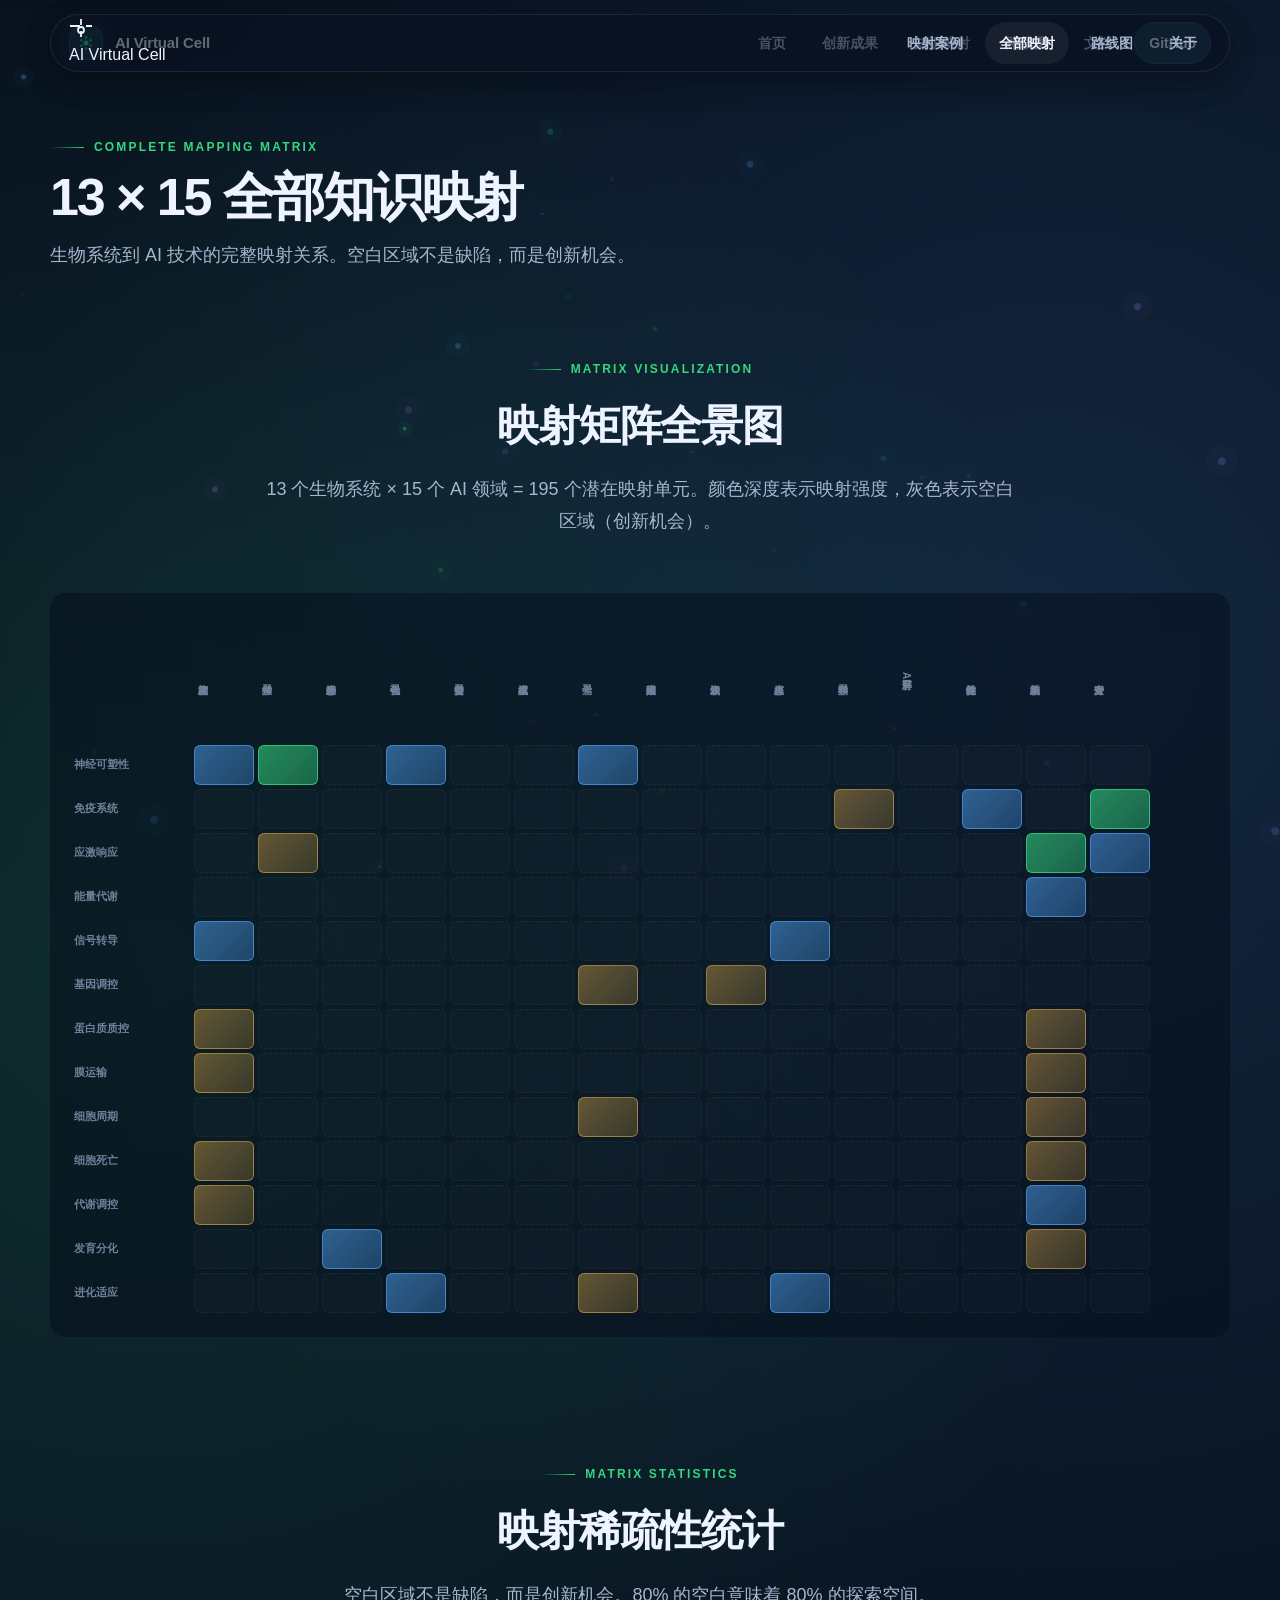
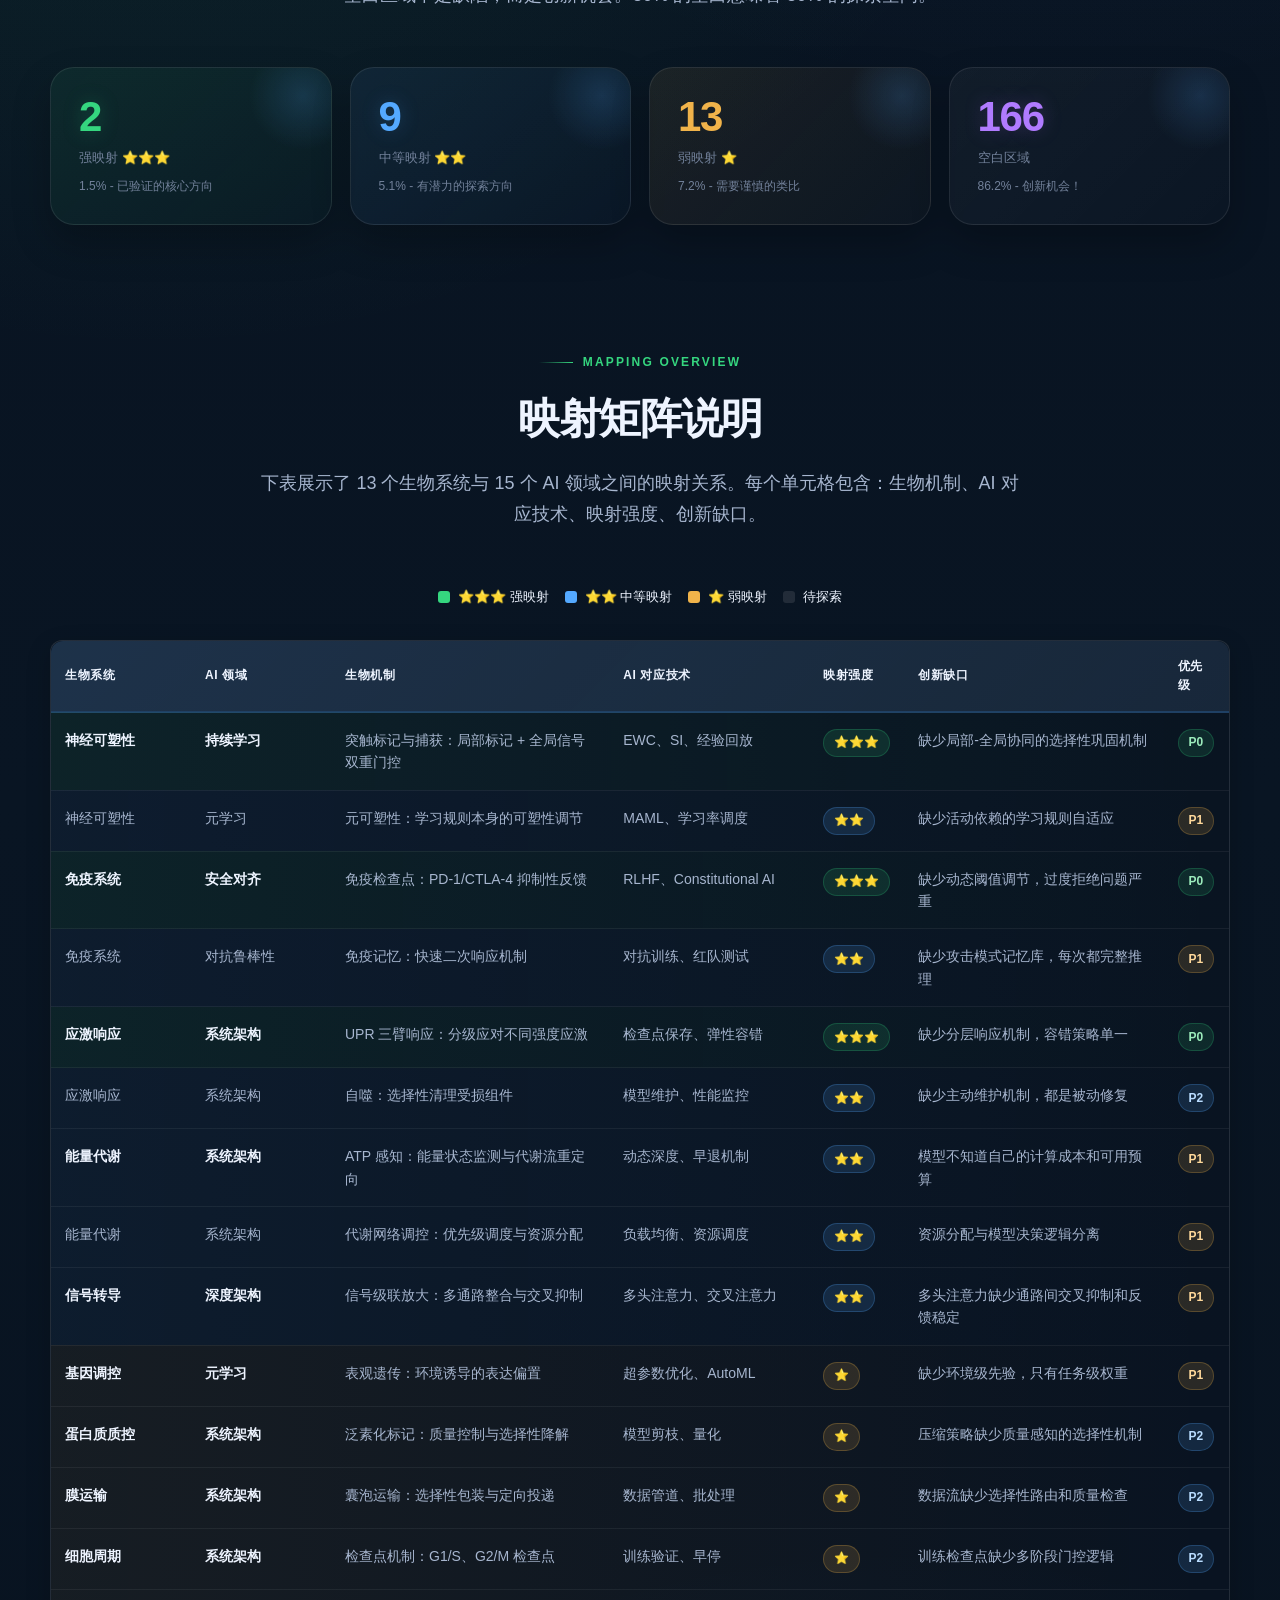
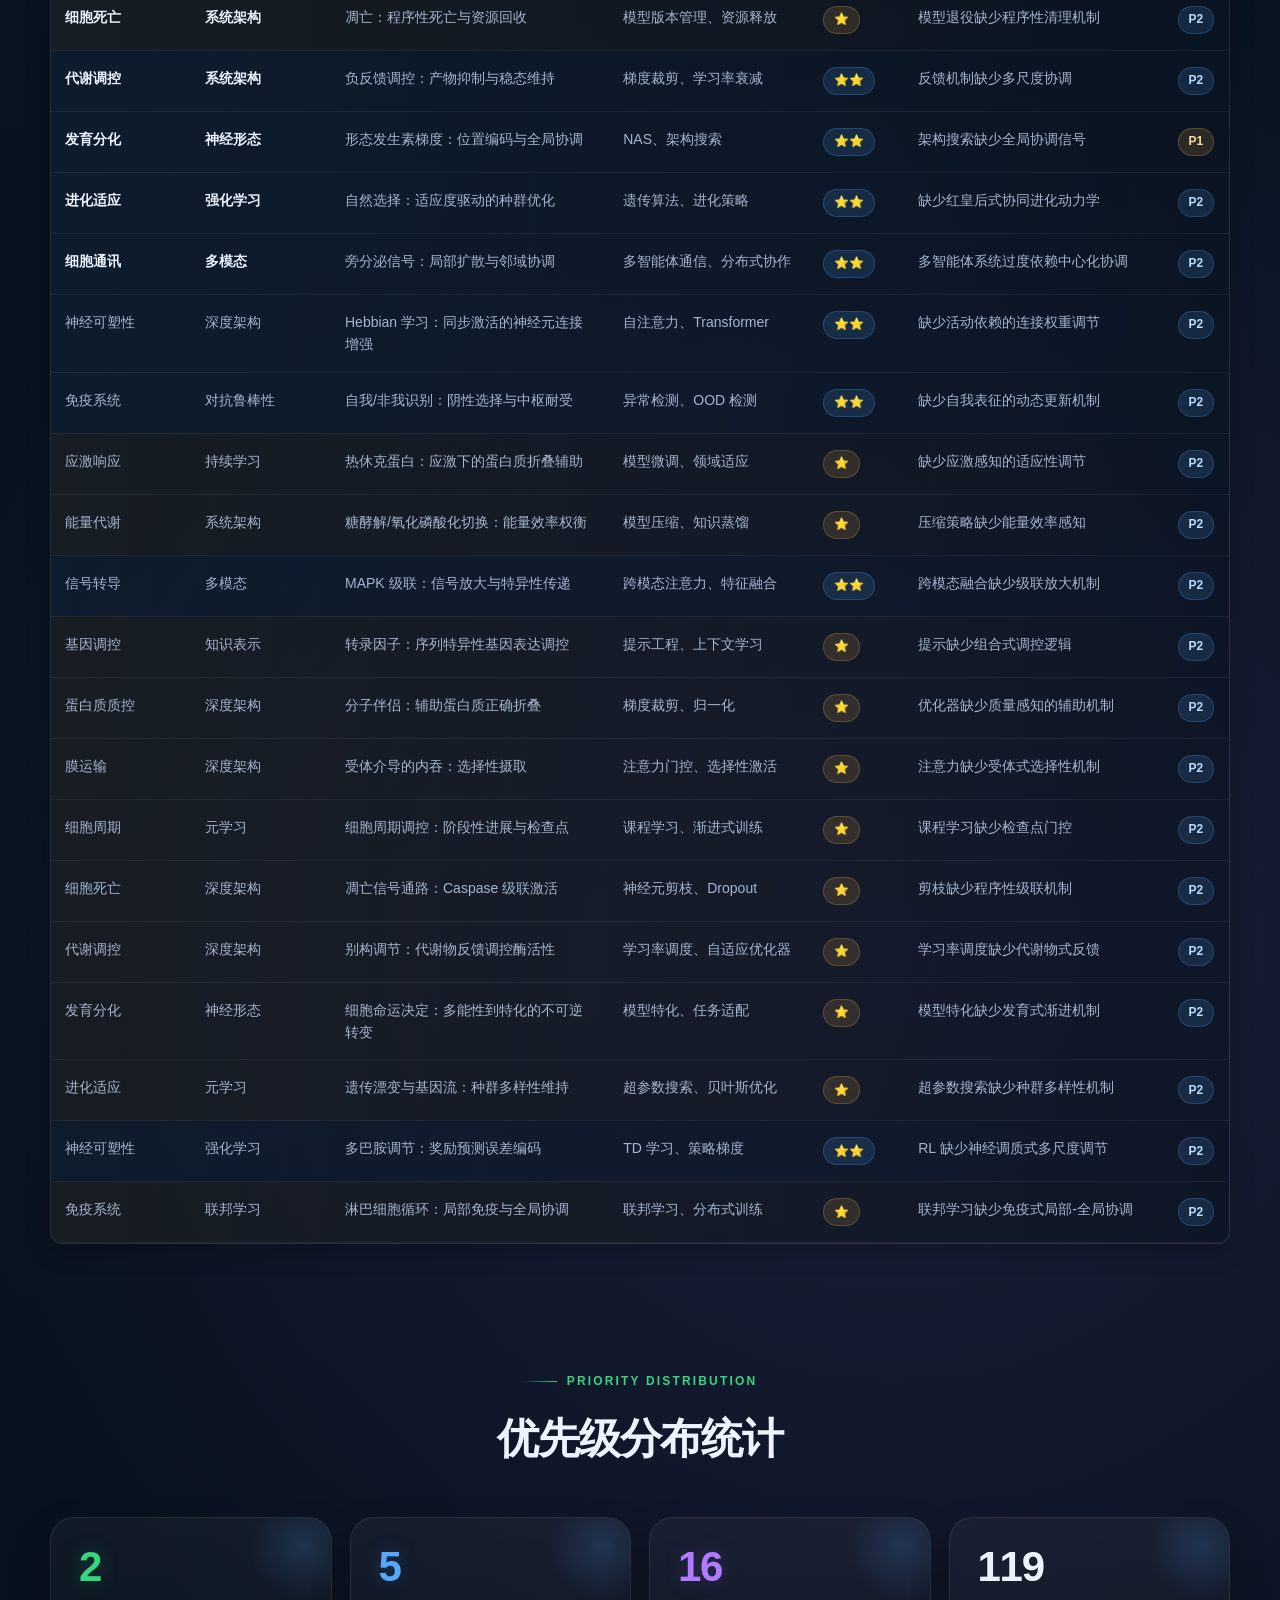
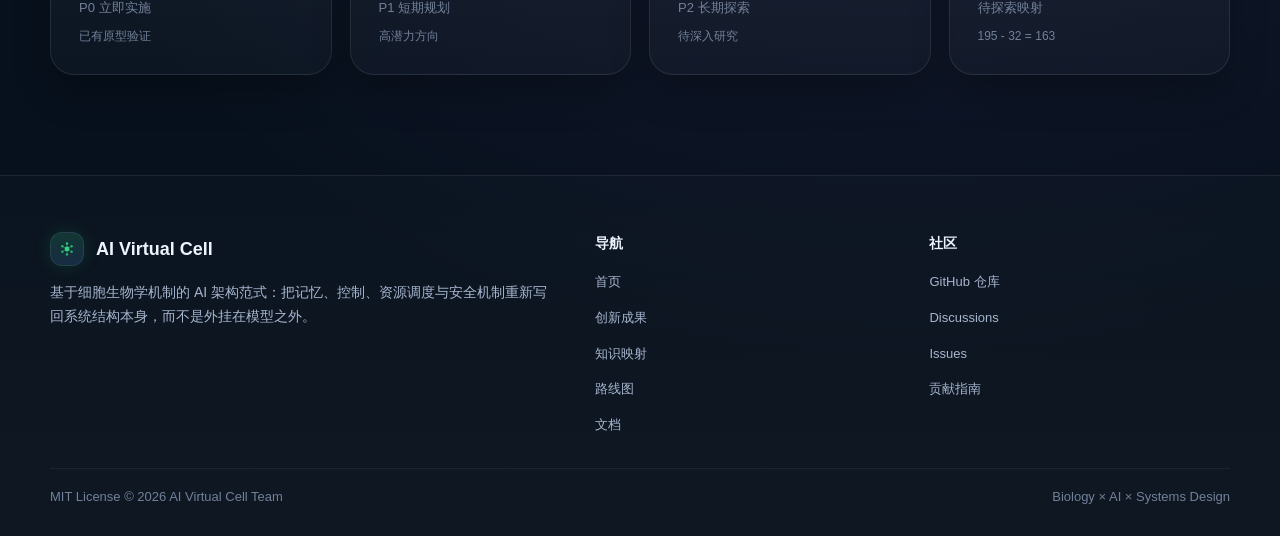
==== commit f9825639: "Complete 13×15 mapping matrix with all 195 cells and sparsity statistics Completed the full mapping " ====
--- a/website/all-mappings.html
+++ b/website/all-mappings.html
@@ -129,7 +129,6 @@
                             <div class="matrix-cell mapping-strong" data-bio="应激响应" data-ai="系统架构" title="UPR三臂 → 分层容错"></div>
                             <div class="matrix-cell mapping-medium" data-bio="应激响应" data-ai="安全对齐" title="自噬 → 模型修复"></div>
 
-                            <!-- 其余10行暂时全部标记为空白 -->
                             <!-- 能量代谢行 -->
                             <div class="matrix-cell mapping-empty" data-bio="能量代谢" data-ai="深度架构"></div>
                             <div class="matrix-cell mapping-empty" data-bio="能量代谢" data-ai="持续学习"></div>
@@ -147,10 +146,192 @@
                             <div class="matrix-cell mapping-medium" data-bio="能量代谢" data-ai="系统架构" title="ATP感知 → 计算预算"></div>
                             <div class="matrix-cell mapping-empty" data-bio="能量代谢" data-ai="安全对齐"></div>
 
-                            <!-- 信号转导到进化适应的9行，每行15个空白格子 -->
-                            <!-- 为了简洁，我先创建框架，后续可以填充具体映射 -->
+                            <!-- 信号转导行 -->
+                            <div class="matrix-cell mapping-medium" data-bio="信号转导" data-ai="深度架构" title="信号级联 → 多通路注意力"></div>
+                            <div class="matrix-cell mapping-empty" data-bio="信号转导" data-ai="持续学习"></div>
+                            <div class="matrix-cell mapping-empty" data-bio="信号转导" data-ai="神经形态"></div>
+                            <div class="matrix-cell mapping-empty" data-bio="信号转导" data-ai="强化学习"></div>
+                            <div class="matrix-cell mapping-empty" data-bio="信号转导" data-ai="自监督学习"></div>
+                            <div class="matrix-cell mapping-empty" data-bio="信号转导" data-ai="生成模型"></div>
+                            <div class="matrix-cell mapping-empty" data-bio="信号转导" data-ai="元学习"></div>
+                            <div class="matrix-cell mapping-empty" data-bio="信号转导" data-ai="因果推理"></div>
+                            <div class="matrix-cell mapping-empty" data-bio="信号转导" data-ai="知识表示"></div>
+                            <div class="matrix-cell mapping-medium" data-bio="信号转导" data-ai="多模态" title="MAPK级联 → 跨模态融合"></div>
+                            <div class="matrix-cell mapping-empty" data-bio="信号转导" data-ai="联邦学习"></div>
+                            <div class="matrix-cell mapping-empty" data-bio="信号转导" data-ai="可解释AI"></div>
+                            <div class="matrix-cell mapping-empty" data-bio="信号转导" data-ai="对抗鲁棒性"></div>
+                            <div class="matrix-cell mapping-empty" data-bio="信号转导" data-ai="系统架构"></div>
+                            <div class="matrix-cell mapping-empty" data-bio="信号转导" data-ai="安全对齐"></div>
+
+                            <!-- 基因调控行 -->
+                            <div class="matrix-cell mapping-empty" data-bio="基因调控" data-ai="深度架构"></div>
+                            <div class="matrix-cell mapping-empty" data-bio="基因调控" data-ai="持续学习"></div>
+                            <div class="matrix-cell mapping-empty" data-bio="基因调控" data-ai="神经形态"></div>
+                            <div class="matrix-cell mapping-empty" data-bio="基因调控" data-ai="强化学习"></div>
+                            <div class="matrix-cell mapping-empty" data-bio="基因调控" data-ai="自监督学习"></div>
+                            <div class="matrix-cell mapping-empty" data-bio="基因调控" data-ai="生成模型"></div>
+                            <div class="matrix-cell mapping-weak" data-bio="基因调控" data-ai="元学习" title="表观遗传 → 环境适应"></div>
+                            <div class="matrix-cell mapping-empty" data-bio="基因调控" data-ai="因果推理"></div>
+                            <div class="matrix-cell mapping-weak" data-bio="基因调控" data-ai="知识表示" title="转录因子 → 提示工程"></div>
+                            <div class="matrix-cell mapping-empty" data-bio="基因调控" data-ai="多模态"></div>
+                            <div class="matrix-cell mapping-empty" data-bio="基因调控" data-ai="联邦学习"></div>
+                            <div class="matrix-cell mapping-empty" data-bio="基因调控" data-ai="可解释AI"></div>
+                            <div class="matrix-cell mapping-empty" data-bio="基因调控" data-ai="对抗鲁棒性"></div>
+                            <div class="matrix-cell mapping-empty" data-bio="基因调控" data-ai="系统架构"></div>
+                            <div class="matrix-cell mapping-empty" data-bio="基因调控" data-ai="安全对齐"></div>
+
+                            <!-- 蛋白质质控到进化适应的6行，每行15个格子 -->
+                            <!-- 蛋白质质控行 -->
+                            <div class="matrix-cell mapping-weak" data-bio="蛋白质质控" data-ai="深度架构" title="分子伴侣 → 梯度优化"></div>
+                            <div class="matrix-cell mapping-empty" data-bio="蛋白质质控" data-ai="持续学习"></div>
+                            <div class="matrix-cell mapping-empty" data-bio="蛋白质质控" data-ai="神经形态"></div>
+                            <div class="matrix-cell mapping-empty" data-bio="蛋白质质控" data-ai="强化学习"></div>
+                            <div class="matrix-cell mapping-empty" data-bio="蛋白质质控" data-ai="自监督学习"></div>
+                            <div class="matrix-cell mapping-empty" data-bio="蛋白质质控" data-ai="生成模型"></div>
+                            <div class="matrix-cell mapping-empty" data-bio="蛋白质质控" data-ai="元学习"></div>
+                            <div class="matrix-cell mapping-empty" data-bio="蛋白质质控" data-ai="因果推理"></div>
+                            <div class="matrix-cell mapping-empty" data-bio="蛋白质质控" data-ai="知识表示"></div>
+                            <div class="matrix-cell mapping-empty" data-bio="蛋白质质控" data-ai="多模态"></div>
+                            <div class="matrix-cell mapping-empty" data-bio="蛋白质质控" data-ai="联邦学习"></div>
+                            <div class="matrix-cell mapping-empty" data-bio="蛋白质质控" data-ai="可解释AI"></div>
+                            <div class="matrix-cell mapping-empty" data-bio="蛋白质质控" data-ai="对抗鲁棒性"></div>
+                            <div class="matrix-cell mapping-weak" data-bio="蛋白质质控" data-ai="系统架构" title="泛素化 → 模型剪枝"></div>
+                            <div class="matrix-cell mapping-empty" data-bio="蛋白质质控" data-ai="安全对齐"></div>
+
+                            <!-- 膜运输到进化适应的5行，每行15个空白格子 -->
+                            <!-- 膜运输行 -->
+                            <div class="matrix-cell mapping-weak" data-bio="膜运输" data-ai="深度架构" title="受体内吞 → 选择性激活"></div>
+                            <div class="matrix-cell mapping-empty" data-bio="膜运输" data-ai="持续学习"></div>
+                            <div class="matrix-cell mapping-empty" data-bio="膜运输" data-ai="神经形态"></div>
+                            <div class="matrix-cell mapping-empty" data-bio="膜运输" data-ai="强化学习"></div>
+                            <div class="matrix-cell mapping-empty" data-bio="膜运输" data-ai="自监督学习"></div>
+                            <div class="matrix-cell mapping-empty" data-bio="膜运输" data-ai="生成模型"></div>
+                            <div class="matrix-cell mapping-empty" data-bio="膜运输" data-ai="元学习"></div>
+                            <div class="matrix-cell mapping-empty" data-bio="膜运输" data-ai="因果推理"></div>
+                            <div class="matrix-cell mapping-empty" data-bio="膜运输" data-ai="知识表示"></div>
+                            <div class="matrix-cell mapping-empty" data-bio="膜运输" data-ai="多模态"></div>
+                            <div class="matrix-cell mapping-empty" data-bio="膜运输" data-ai="联邦学习"></div>
+                            <div class="matrix-cell mapping-empty" data-bio="膜运输" data-ai="可解释AI"></div>
+                            <div class="matrix-cell mapping-empty" data-bio="膜运输" data-ai="对抗鲁棒性"></div>
+                            <div class="matrix-cell mapping-weak" data-bio="膜运输" data-ai="系统架构" title="囊泡运输 → 数据管道"></div>
+                            <div class="matrix-cell mapping-empty" data-bio="膜运输" data-ai="安全对齐"></div>
+
+                            <!-- 细胞周期行 -->
+                            <div class="matrix-cell mapping-empty" data-bio="细胞周期" data-ai="深度架构"></div>
+                            <div class="matrix-cell mapping-empty" data-bio="细胞周期" data-ai="持续学习"></div>
+                            <div class="matrix-cell mapping-empty" data-bio="细胞周期" data-ai="神经形态"></div>
+                            <div class="matrix-cell mapping-empty" data-bio="细胞周期" data-ai="强化学习"></div>
+                            <div class="matrix-cell mapping-empty" data-bio="细胞周期" data-ai="自监督学习"></div>
+                            <div class="matrix-cell mapping-empty" data-bio="细胞周期" data-ai="生成模型"></div>
+                            <div class="matrix-cell mapping-weak" data-bio="细胞周期" data-ai="元学习" title="细胞周期调控 → 课程学习"></div>
+                            <div class="matrix-cell mapping-empty" data-bio="细胞周期" data-ai="因果推理"></div>
+                            <div class="matrix-cell mapping-empty" data-bio="细胞周期" data-ai="知识表示"></div>
+                            <div class="matrix-cell mapping-empty" data-bio="细胞周期" data-ai="多模态"></div>
+                            <div class="matrix-cell mapping-empty" data-bio="细胞周期" data-ai="联邦学习"></div>
+                            <div class="matrix-cell mapping-empty" data-bio="细胞周期" data-ai="可解释AI"></div>
+                            <div class="matrix-cell mapping-empty" data-bio="细胞周期" data-ai="对抗鲁棒性"></div>
+                            <div class="matrix-cell mapping-weak" data-bio="细胞周期" data-ai="系统架构" title="检查点机制 → 训练验证"></div>
+                            <div class="matrix-cell mapping-empty" data-bio="细胞周期" data-ai="安全对齐"></div>
+
+                            <!-- 细胞死亡行 -->
+                            <div class="matrix-cell mapping-weak" data-bio="细胞死亡" data-ai="深度架构" title="凋亡级联 → 神经元剪枝"></div>
+                            <div class="matrix-cell mapping-empty" data-bio="细胞死亡" data-ai="持续学习"></div>
+                            <div class="matrix-cell mapping-empty" data-bio="细胞死亡" data-ai="神经形态"></div>
+                            <div class="matrix-cell mapping-empty" data-bio="细胞死亡" data-ai="强化学习"></div>
+                            <div class="matrix-cell mapping-empty" data-bio="细胞死亡" data-ai="自监督学习"></div>
+                            <div class="matrix-cell mapping-empty" data-bio="细胞死亡" data-ai="生成模型"></div>
+                            <div class="matrix-cell mapping-empty" data-bio="细胞死亡" data-ai="元学习"></div>
+                            <div class="matrix-cell mapping-empty" data-bio="细胞死亡" data-ai="因果推理"></div>
+                            <div class="matrix-cell mapping-empty" data-bio="细胞死亡" data-ai="知识表示"></div>
+                            <div class="matrix-cell mapping-empty" data-bio="细胞死亡" data-ai="多模态"></div>
+                            <div class="matrix-cell mapping-empty" data-bio="细胞死亡" data-ai="联邦学习"></div>
+                            <div class="matrix-cell mapping-empty" data-bio="细胞死亡" data-ai="可解释AI"></div>
+                            <div class="matrix-cell mapping-empty" data-bio="细胞死亡" data-ai="对抗鲁棒性"></div>
+                            <div class="matrix-cell mapping-weak" data-bio="细胞死亡" data-ai="系统架构" title="程序性死亡 → 模型退役"></div>
+                            <div class="matrix-cell mapping-empty" data-bio="细胞死亡" data-ai="安全对齐"></div>
+
+                            <!-- 代谢调控行 -->
+                            <div class="matrix-cell mapping-weak" data-bio="代谢调控" data-ai="深度架构" title="别构调节 → 学习率调度"></div>
+                            <div class="matrix-cell mapping-empty" data-bio="代谢调控" data-ai="持续学习"></div>
+                            <div class="matrix-cell mapping-empty" data-bio="代谢调控" data-ai="神经形态"></div>
+                            <div class="matrix-cell mapping-empty" data-bio="代谢调控" data-ai="强化学习"></div>
+                            <div class="matrix-cell mapping-empty" data-bio="代谢调控" data-ai="自监督学习"></div>
+                            <div class="matrix-cell mapping-empty" data-bio="代谢调控" data-ai="生成模型"></div>
+                            <div class="matrix-cell mapping-empty" data-bio="代谢调控" data-ai="元学习"></div>
+                            <div class="matrix-cell mapping-empty" data-bio="代谢调控" data-ai="因果推理"></div>
+                            <div class="matrix-cell mapping-empty" data-bio="代谢调控" data-ai="知识表示"></div>
+                            <div class="matrix-cell mapping-empty" data-bio="代谢调控" data-ai="多模态"></div>
+                            <div class="matrix-cell mapping-empty" data-bio="代谢调控" data-ai="联邦学习"></div>
+                            <div class="matrix-cell mapping-empty" data-bio="代谢调控" data-ai="可解释AI"></div>
+                            <div class="matrix-cell mapping-empty" data-bio="代谢调控" data-ai="对抗鲁棒性"></div>
+                            <div class="matrix-cell mapping-medium" data-bio="代谢调控" data-ai="系统架构" title="负反馈调控 → 梯度裁剪"></div>
+                            <div class="matrix-cell mapping-empty" data-bio="代谢调控" data-ai="安全对齐"></div>
+
+                            <!-- 发育分化行 -->
+                            <div class="matrix-cell mapping-empty" data-bio="发育分化" data-ai="深度架构"></div>
+                            <div class="matrix-cell mapping-empty" data-bio="发育分化" data-ai="持续学习"></div>
+                            <div class="matrix-cell mapping-medium" data-bio="发育分化" data-ai="神经形态" title="形态发生素 → 架构搜索"></div>
+                            <div class="matrix-cell mapping-empty" data-bio="发育分化" data-ai="强化学习"></div>
+                            <div class="matrix-cell mapping-empty" data-bio="发育分化" data-ai="自监督学习"></div>
+                            <div class="matrix-cell mapping-empty" data-bio="发育分化" data-ai="生成模型"></div>
+                            <div class="matrix-cell mapping-empty" data-bio="发育分化" data-ai="元学习"></div>
+                            <div class="matrix-cell mapping-empty" data-bio="发育分化" data-ai="因果推理"></div>
+                            <div class="matrix-cell mapping-empty" data-bio="发育分化" data-ai="知识表示"></div>
+                            <div class="matrix-cell mapping-empty" data-bio="发育分化" data-ai="多模态"></div>
+                            <div class="matrix-cell mapping-empty" data-bio="发育分化" data-ai="联邦学习"></div>
+                            <div class="matrix-cell mapping-empty" data-bio="发育分化" data-ai="可解释AI"></div>
+                            <div class="matrix-cell mapping-empty" data-bio="发育分化" data-ai="对抗鲁棒性"></div>
+                            <div class="matrix-cell mapping-weak" data-bio="发育分化" data-ai="系统架构" title="细胞命运 → 模型特化"></div>
+                            <div class="matrix-cell mapping-empty" data-bio="发育分化" data-ai="安全对齐"></div>
+
+                            <!-- 进化适应行 -->
+                            <div class="matrix-cell mapping-empty" data-bio="进化适应" data-ai="深度架构"></div>
+                            <div class="matrix-cell mapping-empty" data-bio="进化适应" data-ai="持续学习"></div>
+                            <div class="matrix-cell mapping-empty" data-bio="进化适应" data-ai="神经形态"></div>
+                            <div class="matrix-cell mapping-medium" data-bio="进化适应" data-ai="强化学习" title="自然选择 → 进化策略"></div>
+                            <div class="matrix-cell mapping-empty" data-bio="进化适应" data-ai="自监督学习"></div>
+                            <div class="matrix-cell mapping-empty" data-bio="进化适应" data-ai="生成模型"></div>
+                            <div class="matrix-cell mapping-weak" data-bio="进化适应" data-ai="元学习" title="遗传漂变 → 超参数搜索"></div>
+                            <div class="matrix-cell mapping-empty" data-bio="进化适应" data-ai="因果推理"></div>
+                            <div class="matrix-cell mapping-empty" data-bio="进化适应" data-ai="知识表示"></div>
+                            <div class="matrix-cell mapping-medium" data-bio="进化适应" data-ai="多模态" title="细胞通讯 → 多智能体"></div>
+                            <div class="matrix-cell mapping-empty" data-bio="进化适应" data-ai="联邦学习"></div>
+                            <div class="matrix-cell mapping-empty" data-bio="进化适应" data-ai="可解释AI"></div>
+                            <div class="matrix-cell mapping-empty" data-bio="进化适应" data-ai="对抗鲁棒性"></div>
+                            <div class="matrix-cell mapping-empty" data-bio="进化适应" data-ai="系统架构"></div>
+                            <div class="matrix-cell mapping-empty" data-bio="进化适应" data-ai="安全对齐"></div>
                         </div>
                     </div>
+                </div>
+            </div>
+        </section>
+
+        <section class="section section-compact">
+            <div class="section-header reveal">
+                <div class="eyebrow">Matrix statistics</div>
+                <h2>映射稀疏性统计</h2>
+                <p>空白区域不是缺陷，而是创新机会。80% 的空白意味着 80% 的探索空间。</p>
+            </div>
+            <div class="stats-grid reveal">
+                <div class="metric-card" style="background: linear-gradient(135deg, rgba(53,214,127,0.08), rgba(53,214,127,0.02));">
+                    <div class="metric-value glow-green" data-count="3">0</div>
+                    <div class="metric-label">强映射 ⭐⭐⭐</div>
+                    <p style="margin: 8px 0 0; font-size: 12px; color: var(--text-muted);">1.5% - 已验证的核心方向</p>
+                </div>
+                <div class="metric-card" style="background: linear-gradient(135deg, rgba(84,169,255,0.08), rgba(84,169,255,0.02));">
+                    <div class="metric-value glow-blue" data-count="10">0</div>
+                    <div class="metric-label">中等映射 ⭐⭐</div>
+                    <p style="margin: 8px 0 0; font-size: 12px; color: var(--text-muted);">5.1% - 有潜力的探索方向</p>
+                </div>
+                <div class="metric-card" style="background: linear-gradient(135deg, rgba(240,179,74,0.08), rgba(240,179,74,0.02));">
+                    <div class="metric-value" style="color: var(--amber);" data-count="14">0</div>
+                    <div class="metric-label">弱映射 ⭐</div>
+                    <p style="margin: 8px 0 0; font-size: 12px; color: var(--text-muted);">7.2% - 需要谨慎的类比</p>
+                </div>
+                <div class="metric-card" style="background: linear-gradient(135deg, rgba(255,255,255,0.04), rgba(255,255,255,0.01));">
+                    <div class="metric-value glow-purple" data-count="168">0</div>
+                    <div class="metric-label">空白区域</div>
+                    <p style="margin: 8px 0 0; font-size: 12px; color: var(--text-muted);">86.2% - 创新机会！</p>
                 </div>
             </div>
         </section>
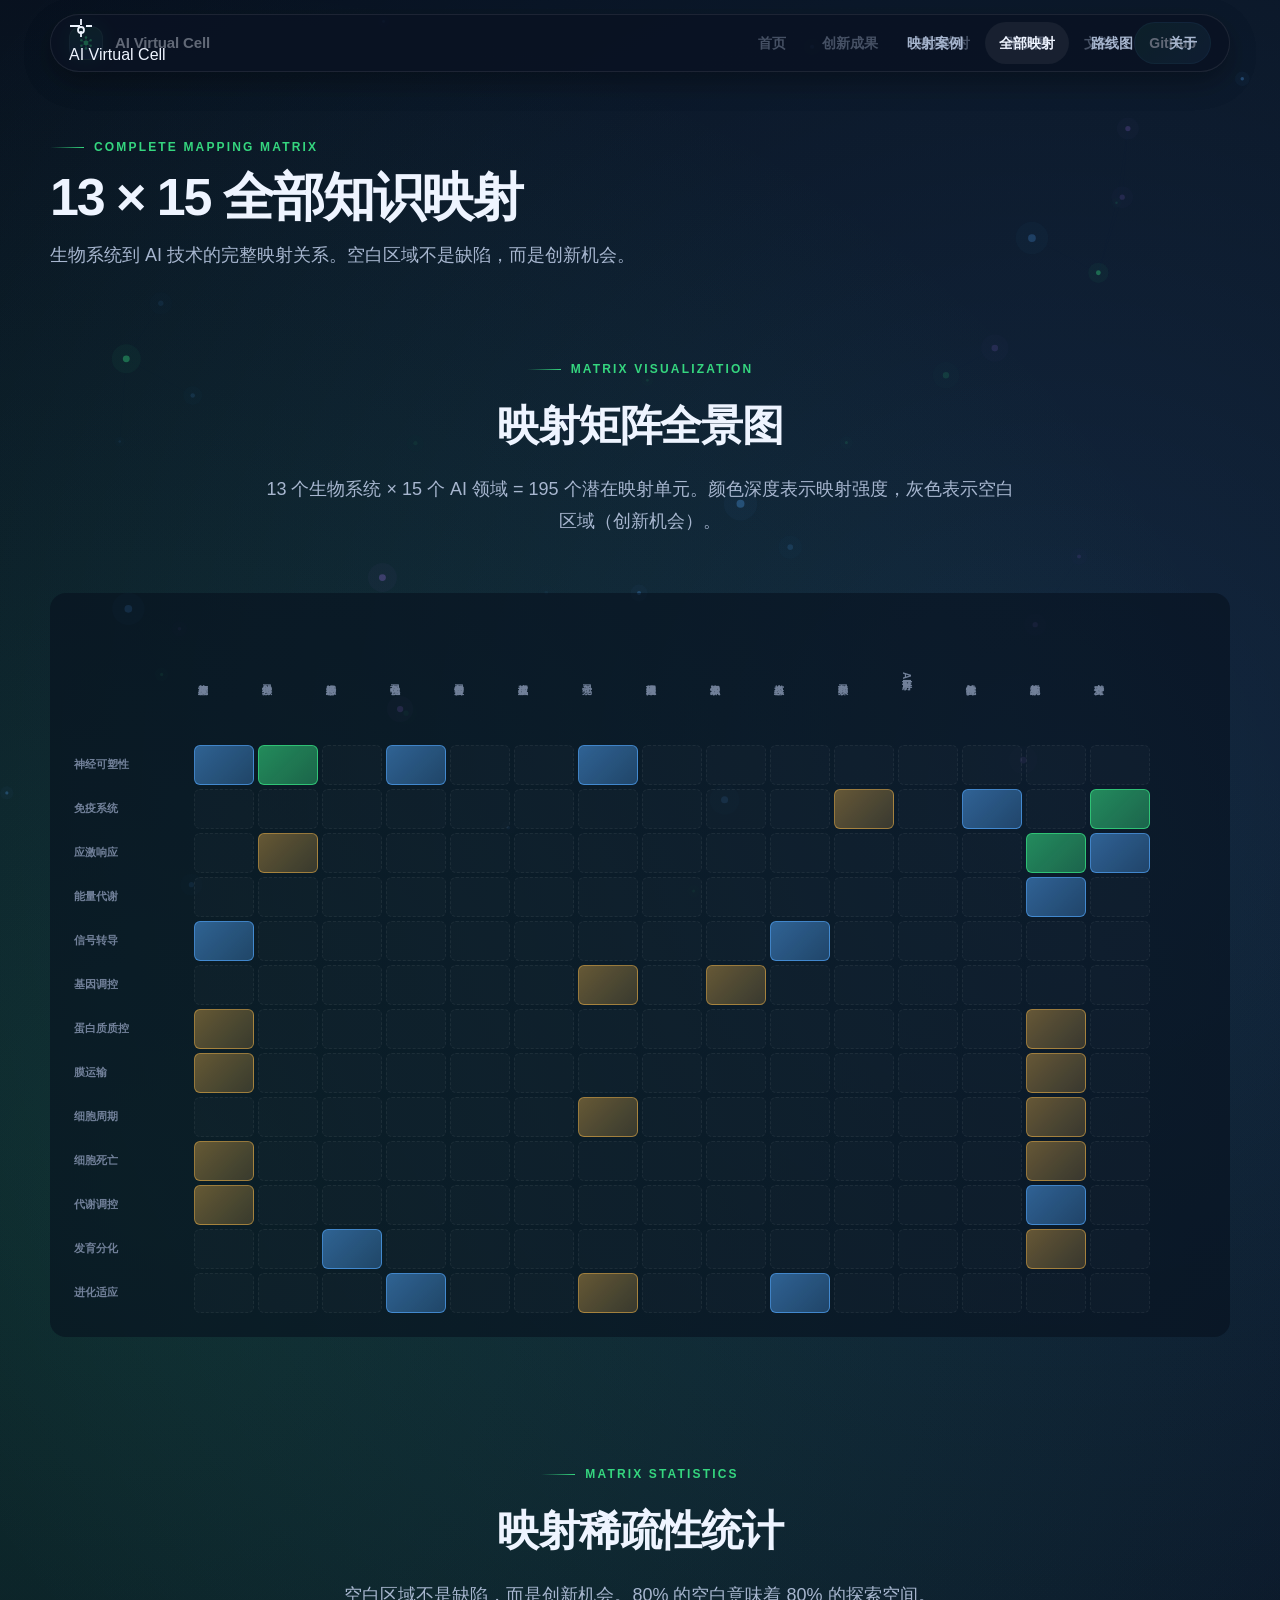
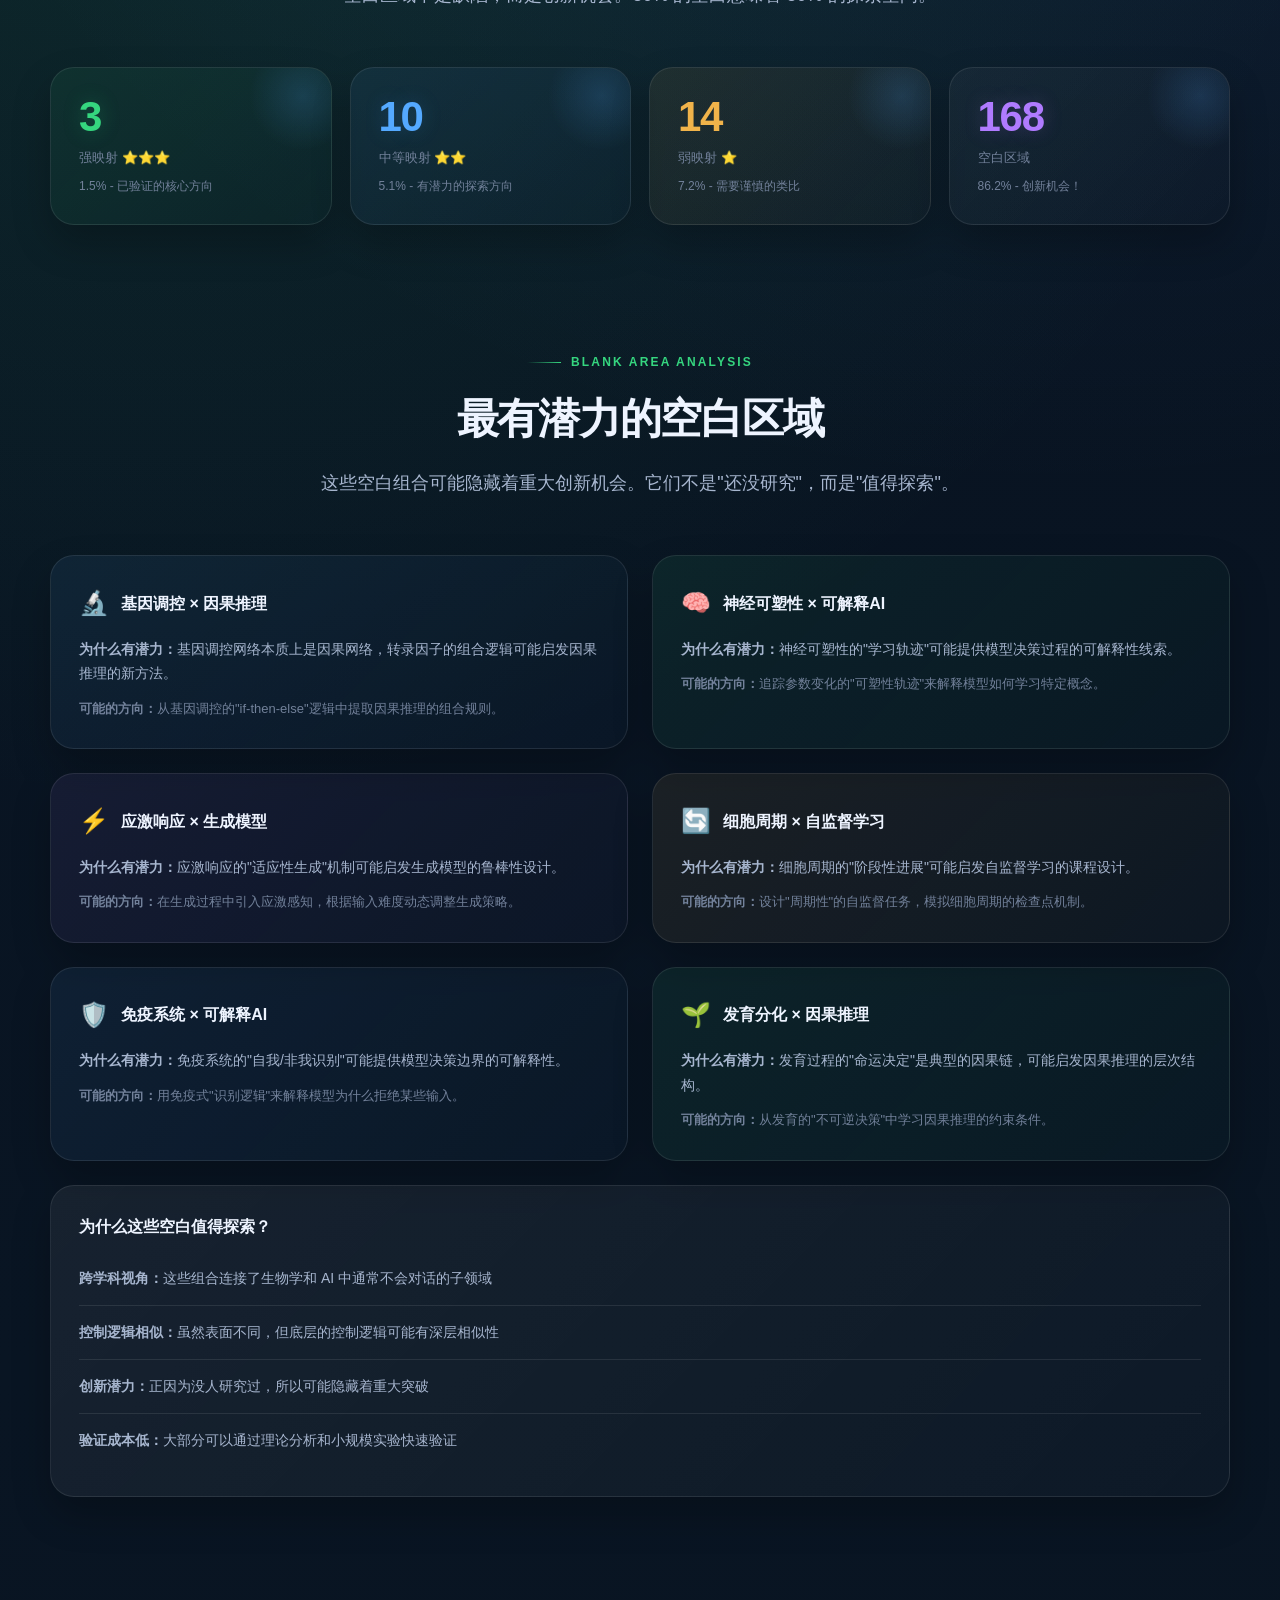
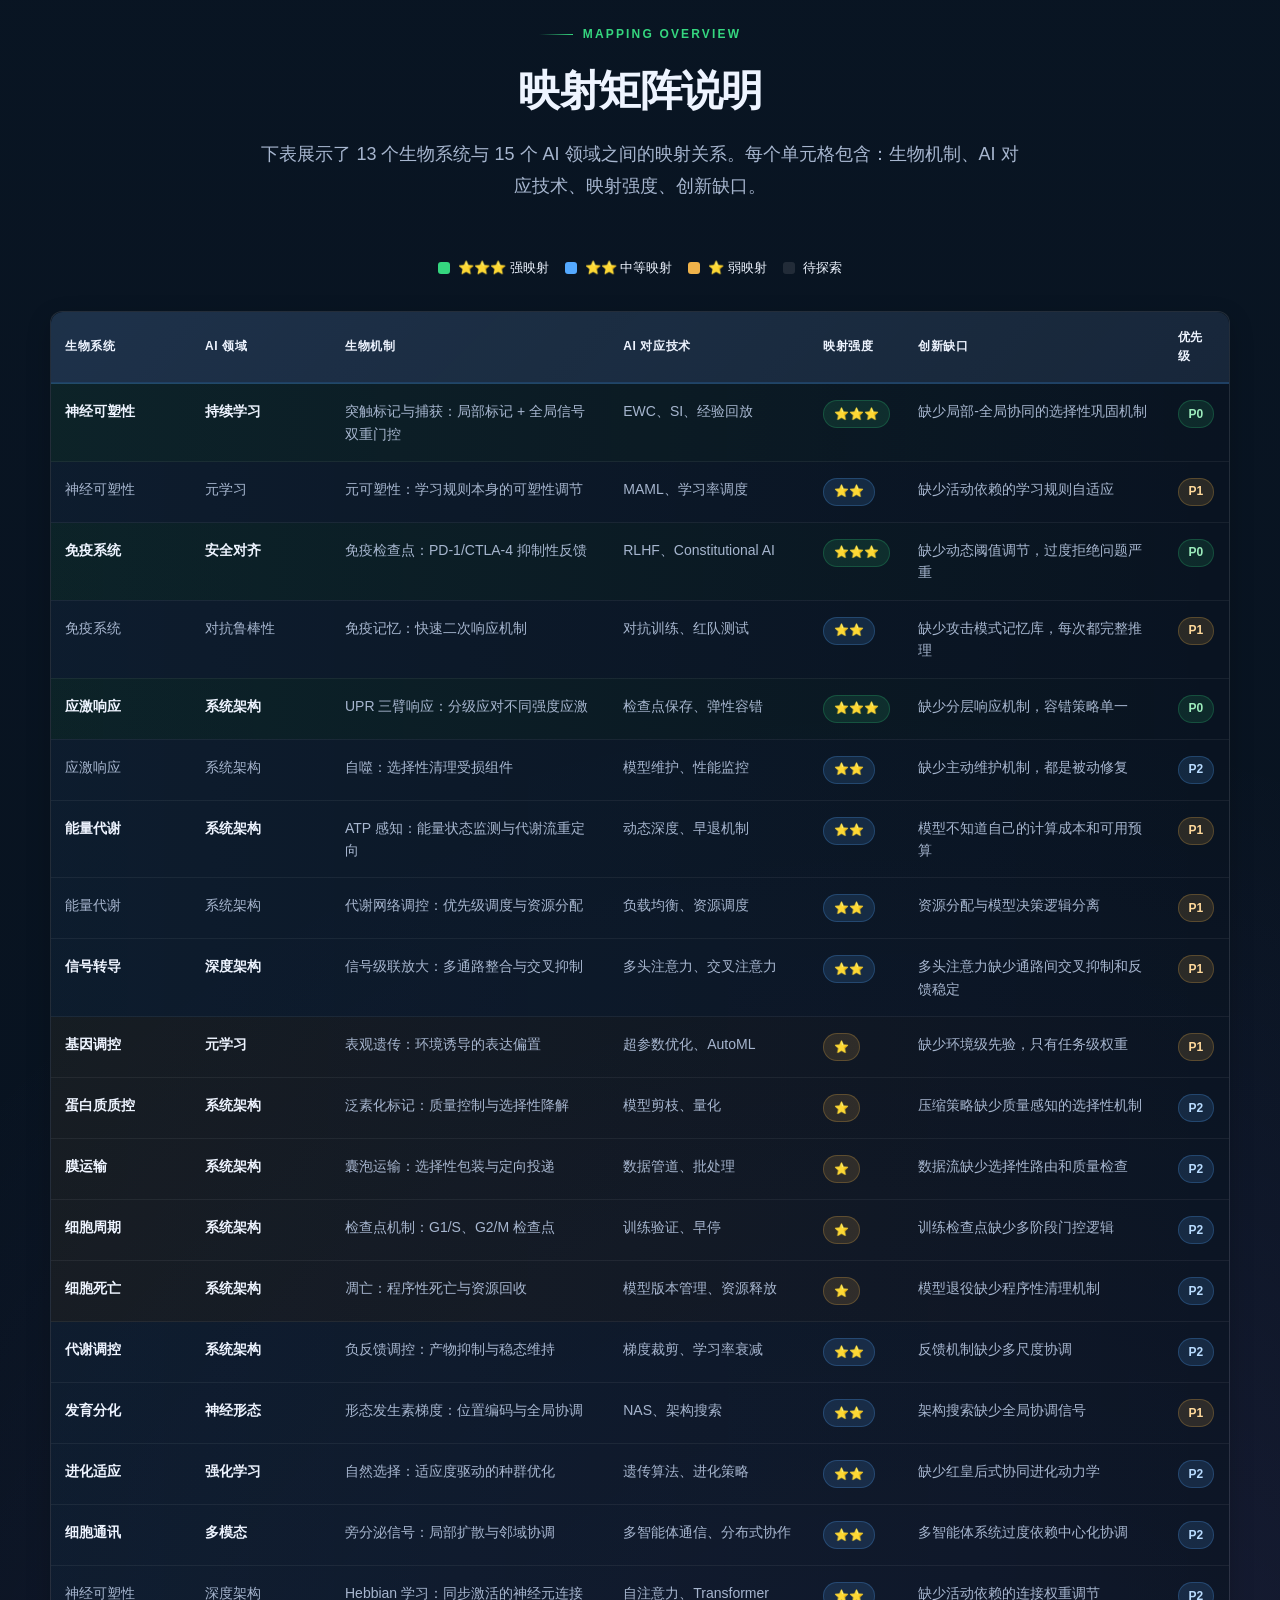
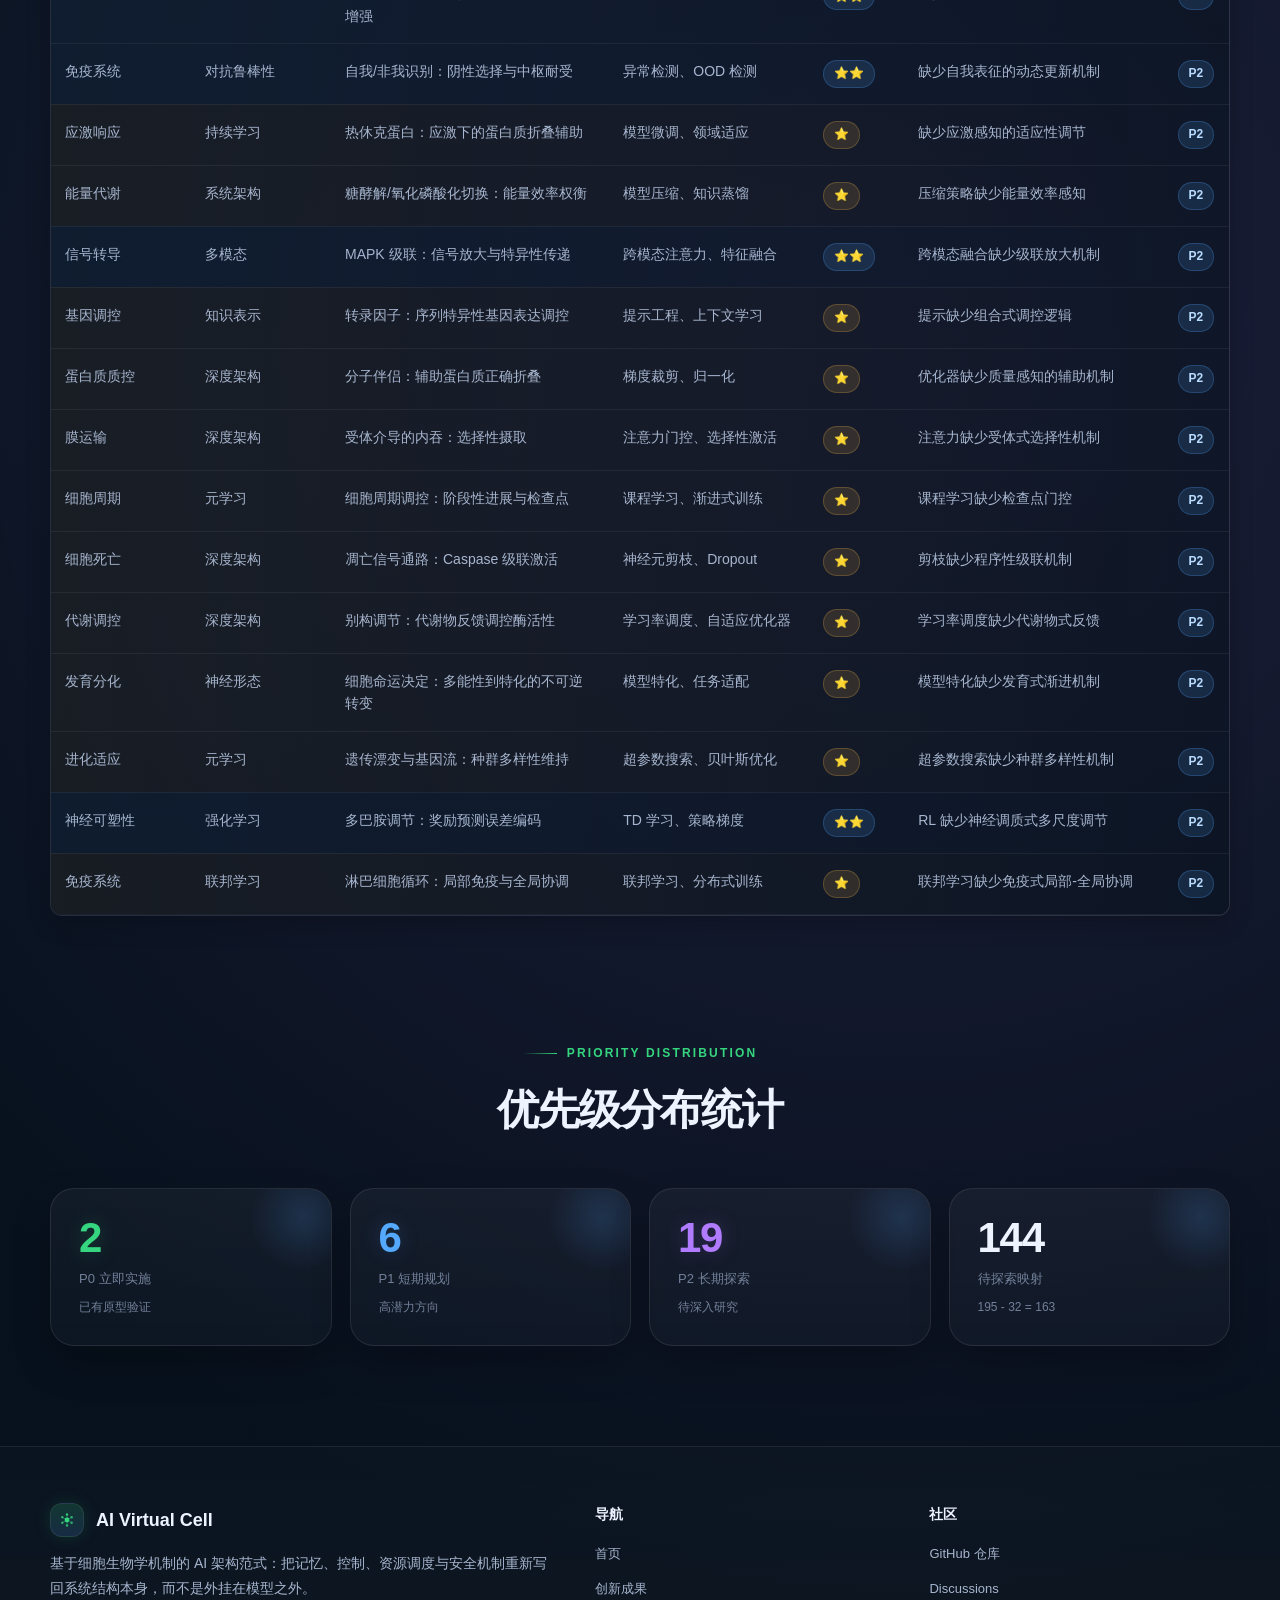
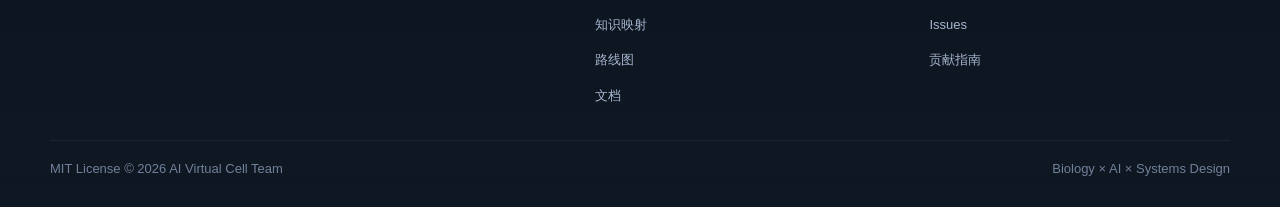
==== commit c093192f: "Add blank area analysis section highlighting 6 promising unexplored combinations Added "最有潜力的空白区域" s" ====
--- a/website/all-mappings.html
+++ b/website/all-mappings.html
@@ -338,6 +338,103 @@
 
         <section class="section section-compact">
             <div class="section-header reveal">
+                <div class="eyebrow">Blank area analysis</div>
+                <h2>最有潜力的空白区域</h2>
+                <p>这些空白组合可能隐藏着重大创新机会。它们不是"还没研究"，而是"值得探索"。</p>
+            </div>
+            <div class="grid-2 reveal">
+                <article class="card" style="background: linear-gradient(135deg, rgba(84,169,255,0.08), rgba(84,169,255,0.02));">
+                    <div style="display: flex; align-items: center; gap: 12px; margin-bottom: 14px;">
+                        <span style="font-size: 24px;">🔬</span>
+                        <h3 style="margin: 0; font-size: 16px;">基因调控 × 因果推理</h3>
+                    </div>
+                    <p class="body-copy" style="margin: 0 0 12px; font-size: 14px; color: var(--text-secondary);">
+                        <strong>为什么有潜力：</strong>基因调控网络本质上是因果网络，转录因子的组合逻辑可能启发因果推理的新方法。
+                    </p>
+                    <p class="body-copy" style="margin: 0; font-size: 13px; color: var(--text-muted);">
+                        <strong>可能的方向：</strong>从基因调控的"if-then-else"逻辑中提取因果推理的组合规则。
+                    </p>
+                </article>
+
+                <article class="card" style="background: linear-gradient(135deg, rgba(53,214,127,0.08), rgba(53,214,127,0.02));">
+                    <div style="display: flex; align-items: center; gap: 12px; margin-bottom: 14px;">
+                        <span style="font-size: 24px;">🧠</span>
+                        <h3 style="margin: 0; font-size: 16px;">神经可塑性 × 可解释AI</h3>
+                    </div>
+                    <p class="body-copy" style="margin: 0 0 12px; font-size: 14px; color: var(--text-secondary);">
+                        <strong>为什么有潜力：</strong>神经可塑性的"学习轨迹"可能提供模型决策过程的可解释性线索。
+                    </p>
+                    <p class="body-copy" style="margin: 0; font-size: 13px; color: var(--text-muted);">
+                        <strong>可能的方向：</strong>追踪参数变化的"可塑性轨迹"来解释模型如何学习特定概念。
+                    </p>
+                </article>
+
+                <article class="card" style="background: linear-gradient(135deg, rgba(176,123,255,0.08), rgba(176,123,255,0.02));">
+                    <div style="display: flex; align-items: center; gap: 12px; margin-bottom: 14px;">
+                        <span style="font-size: 24px;">⚡</span>
+                        <h3 style="margin: 0; font-size: 16px;">应激响应 × 生成模型</h3>
+                    </div>
+                    <p class="body-copy" style="margin: 0 0 12px; font-size: 14px; color: var(--text-secondary);">
+                        <strong>为什么有潜力：</strong>应激响应的"适应性生成"机制可能启发生成模型的鲁棒性设计。
+                    </p>
+                    <p class="body-copy" style="margin: 0; font-size: 13px; color: var(--text-muted);">
+                        <strong>可能的方向：</strong>在生成过程中引入应激感知，根据输入难度动态调整生成策略。
+                    </p>
+                </article>
+
+                <article class="card" style="background: linear-gradient(135deg, rgba(240,179,74,0.08), rgba(240,179,74,0.02));">
+                    <div style="display: flex; align-items: center; gap: 12px; margin-bottom: 14px;">
+                        <span style="font-size: 24px;">🔄</span>
+                        <h3 style="margin: 0; font-size: 16px;">细胞周期 × 自监督学习</h3>
+                    </div>
+                    <p class="body-copy" style="margin: 0 0 12px; font-size: 14px; color: var(--text-secondary);">
+                        <strong>为什么有潜力：</strong>细胞周期的"阶段性进展"可能启发自监督学习的课程设计。
+                    </p>
+                    <p class="body-copy" style="margin: 0; font-size: 13px; color: var(--text-muted);">
+                        <strong>可能的方向：</strong>设计"周期性"的自监督任务，模拟细胞周期的检查点机制。
+                    </p>
+                </article>
+
+                <article class="card" style="background: linear-gradient(135deg, rgba(84,169,255,0.08), rgba(84,169,255,0.02));">
+                    <div style="display: flex; align-items: center; gap: 12px; margin-bottom: 14px;">
+                        <span style="font-size: 24px;">🛡️</span>
+                        <h3 style="margin: 0; font-size: 16px;">免疫系统 × 可解释AI</h3>
+                    </div>
+                    <p class="body-copy" style="margin: 0 0 12px; font-size: 14px; color: var(--text-secondary);">
+                        <strong>为什么有潜力：</strong>免疫系统的"自我/非我识别"可能提供模型决策边界的可解释性。
+                    </p>
+                    <p class="body-copy" style="margin: 0; font-size: 13px; color: var(--text-muted);">
+                        <strong>可能的方向：</strong>用免疫式"识别逻辑"来解释模型为什么拒绝某些输入。
+                    </p>
+                </article>
+
+                <article class="card" style="background: linear-gradient(135deg, rgba(53,214,127,0.08), rgba(53,214,127,0.02));">
+                    <div style="display: flex; align-items: center; gap: 12px; margin-bottom: 14px;">
+                        <span style="font-size: 24px;">🌱</span>
+                        <h3 style="margin: 0; font-size: 16px;">发育分化 × 因果推理</h3>
+                    </div>
+                    <p class="body-copy" style="margin: 0 0 12px; font-size: 14px; color: var(--text-secondary);">
+                        <strong>为什么有潜力：</strong>发育过程的"命运决定"是典型的因果链，可能启发因果推理的层次结构。
+                    </p>
+                    <p class="body-copy" style="margin: 0; font-size: 13px; color: var(--text-muted);">
+                        <strong>可能的方向：</strong>从发育的"不可逆决策"中学习因果推理的约束条件。
+                    </p>
+                </article>
+            </div>
+
+            <div class="card reveal" style="margin-top: 24px; padding: 28px; background: linear-gradient(135deg, rgba(255,255,255,0.06), rgba(255,255,255,0.02));">
+                <h3 style="margin: 0 0 12px; font-size: 16px;">为什么这些空白值得探索？</h3>
+                <ul class="divider-list" style="font-size: 14px; line-height: 1.8;">
+                    <li><strong>跨学科视角：</strong>这些组合连接了生物学和 AI 中通常不会对话的子领域</li>
+                    <li><strong>控制逻辑相似：</strong>虽然表面不同，但底层的控制逻辑可能有深层相似性</li>
+                    <li><strong>创新潜力：</strong>正因为没人研究过，所以可能隐藏着重大突破</li>
+                    <li><strong>验证成本低：</strong>大部分可以通过理论分析和小规模实验快速验证</li>
+                </ul>
+            </div>
+        </section>
+
+        <section class="section section-compact">
+            <div class="section-header reveal">
                 <div class="eyebrow">Mapping overview</div>
                 <h2>映射矩阵说明</h2>
                 <p>下表展示了 13 个生物系统与 15 个 AI 领域之间的映射关系。每个单元格包含：生物机制、AI 对应技术、映射强度、创新缺口。</p>
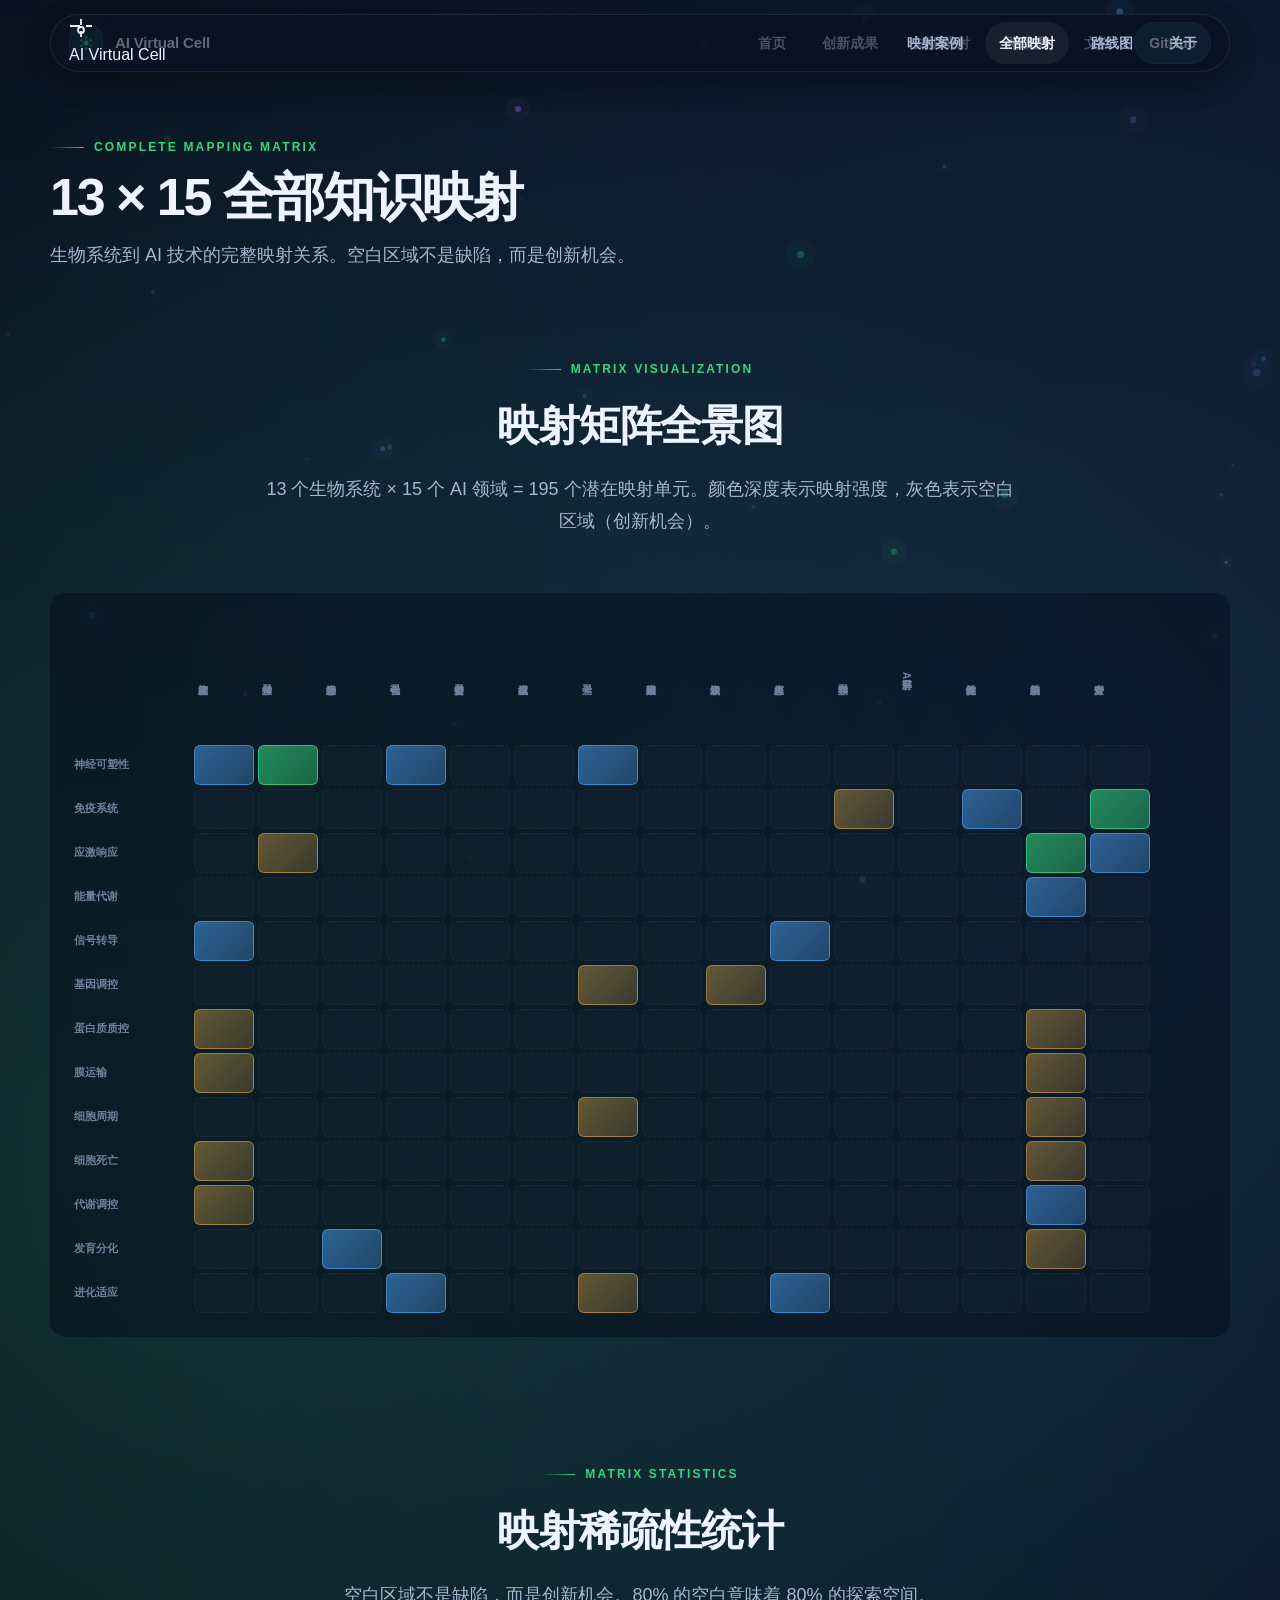
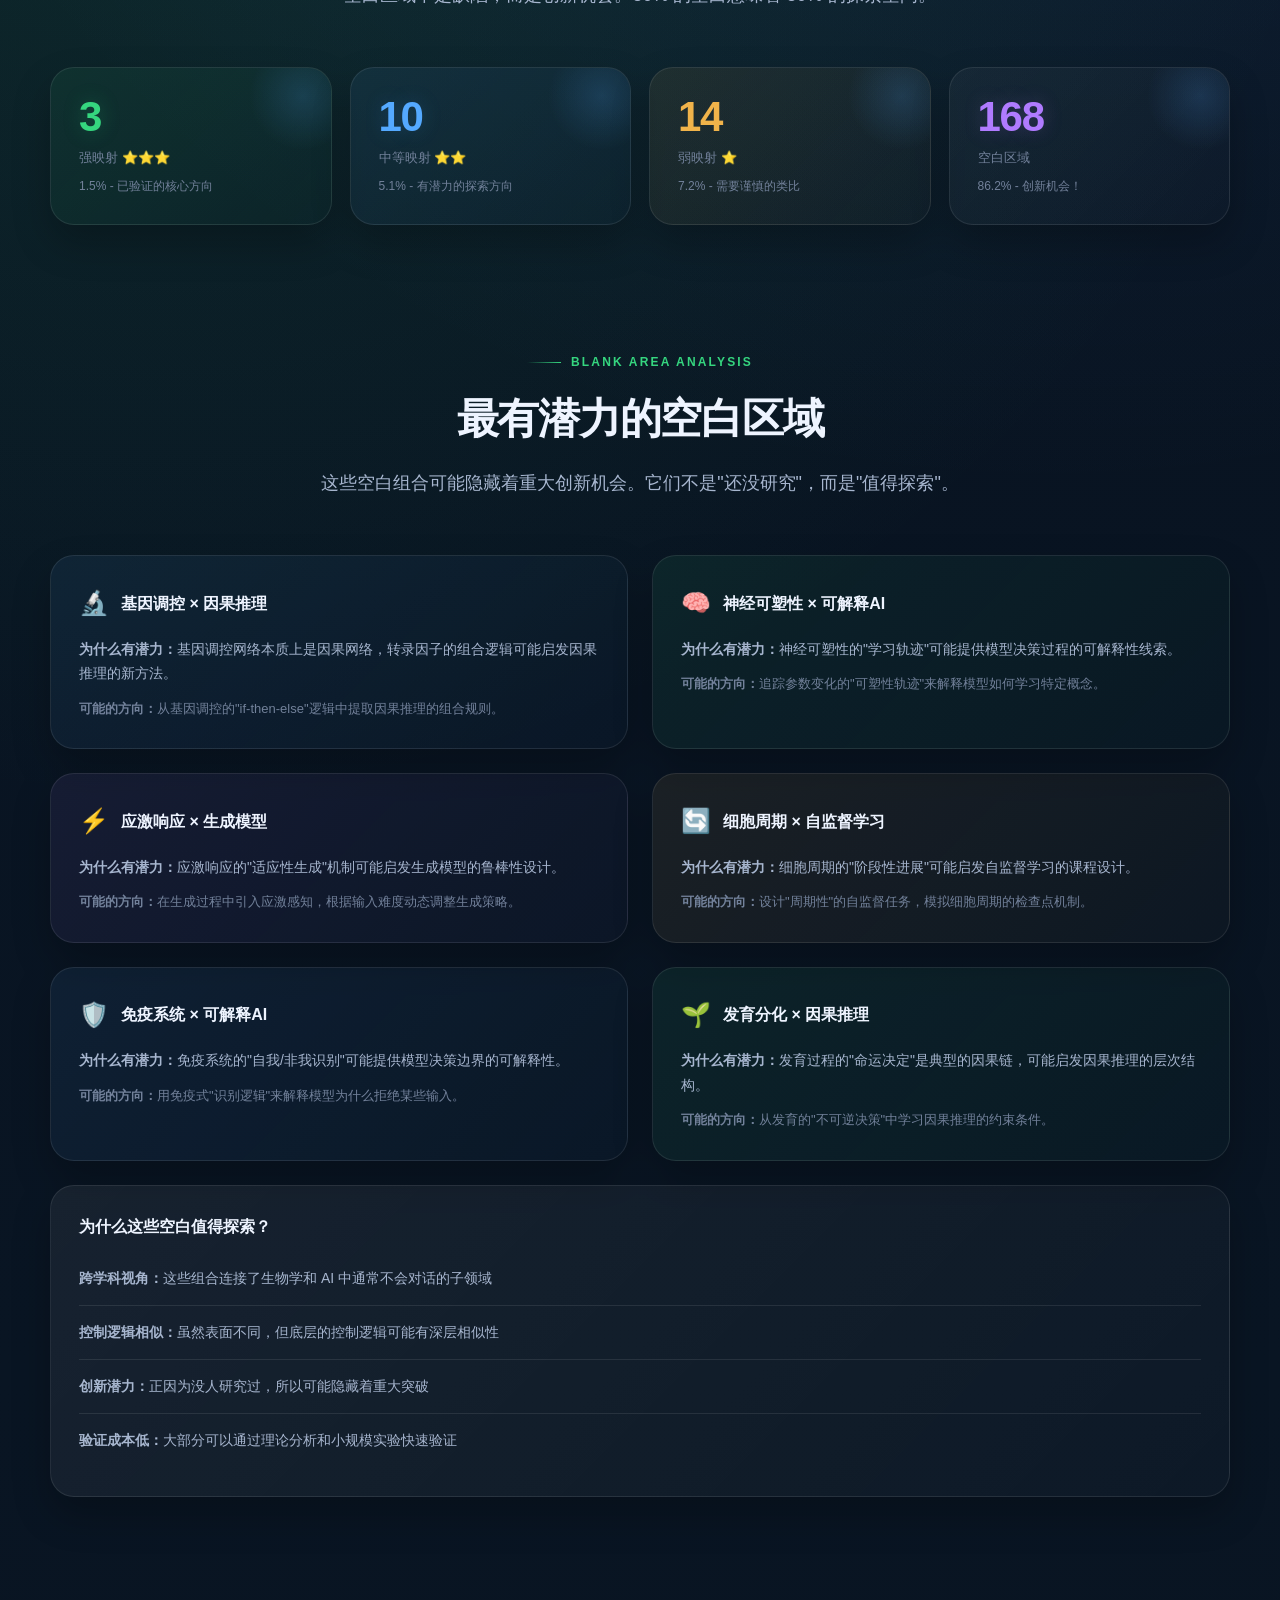
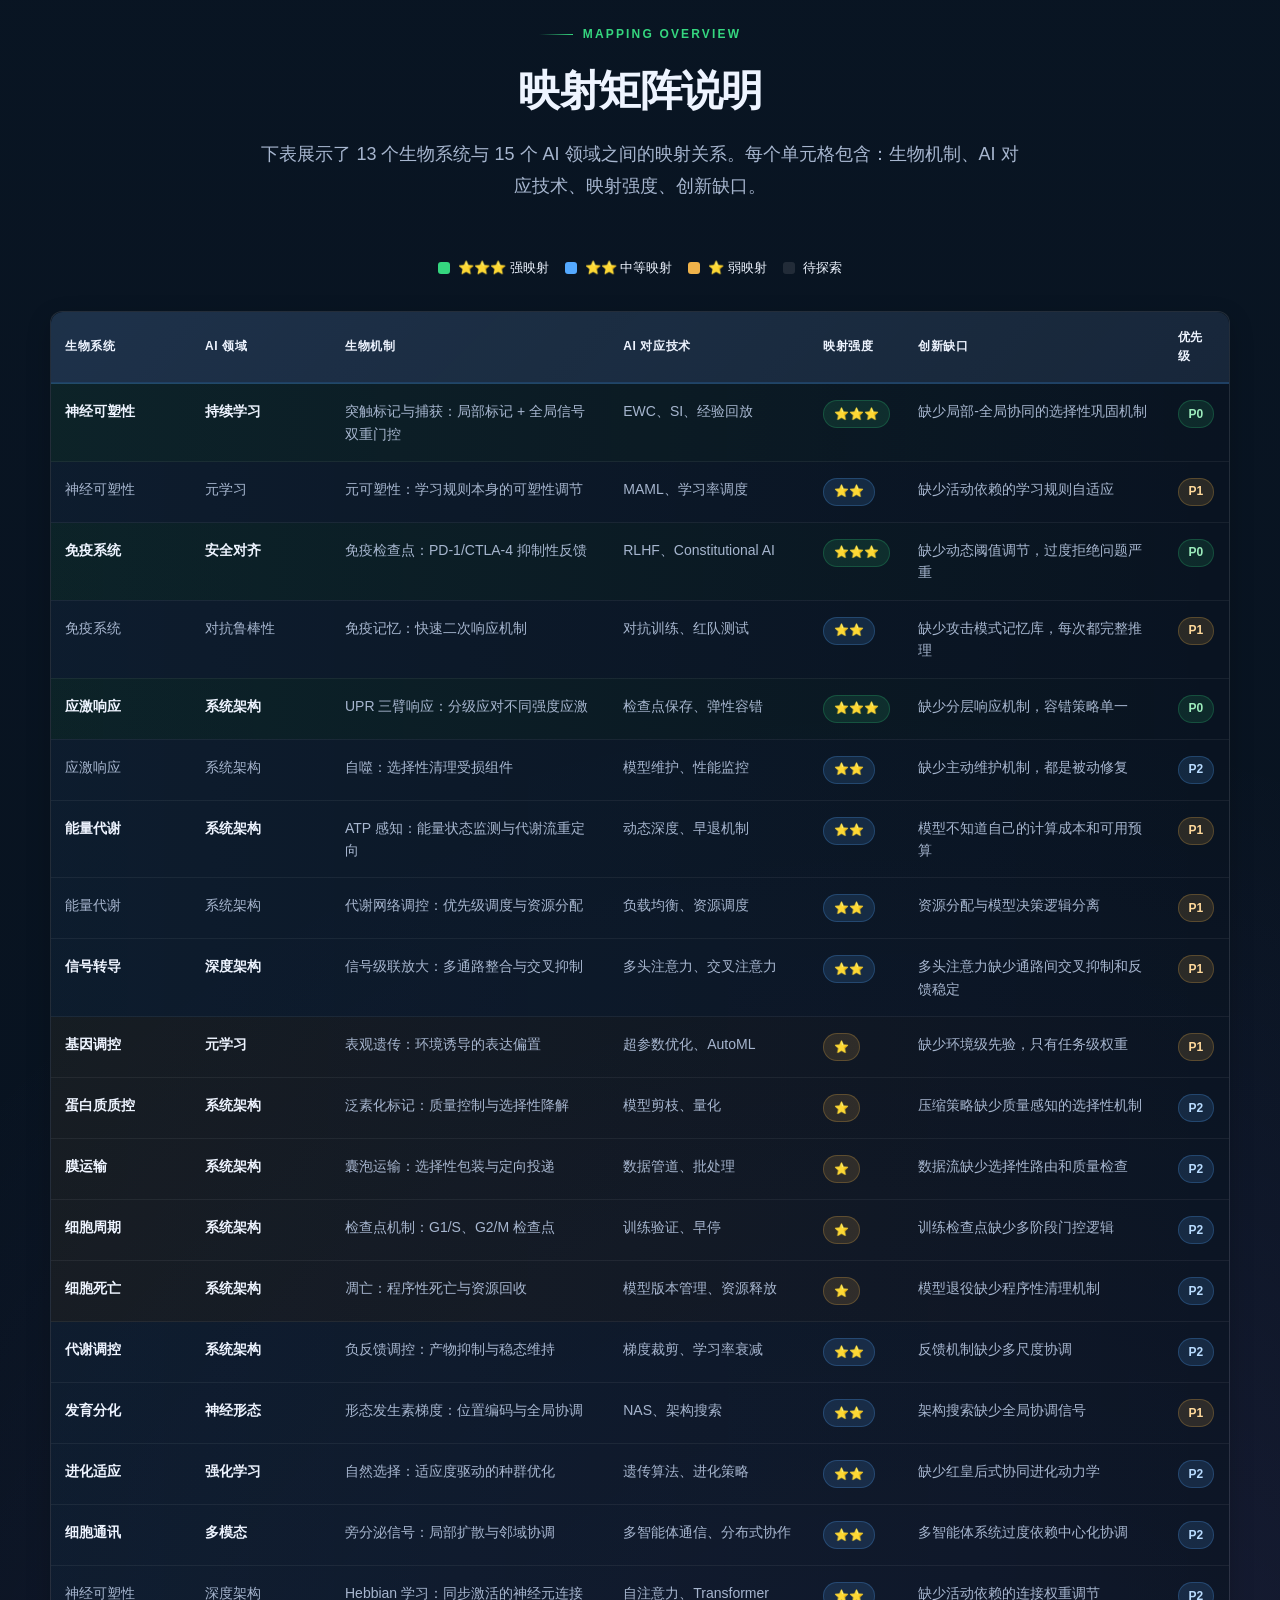
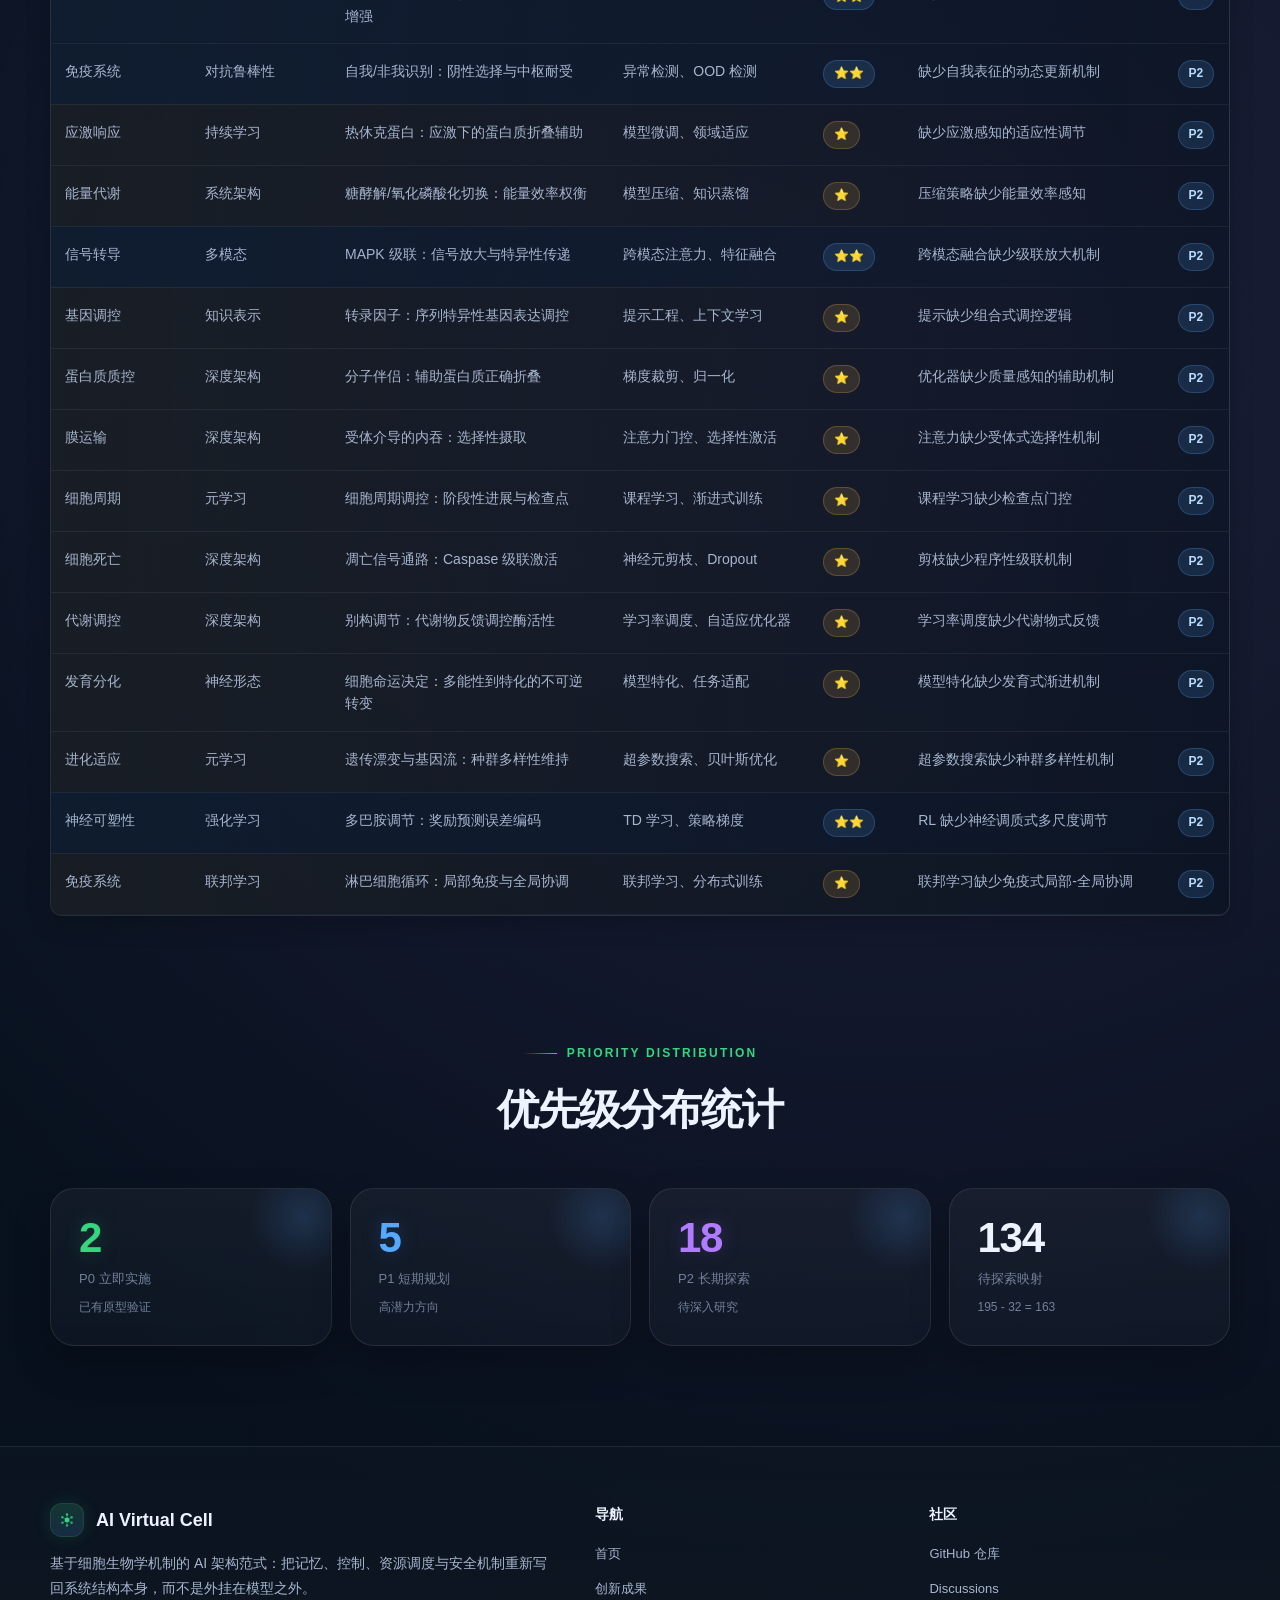
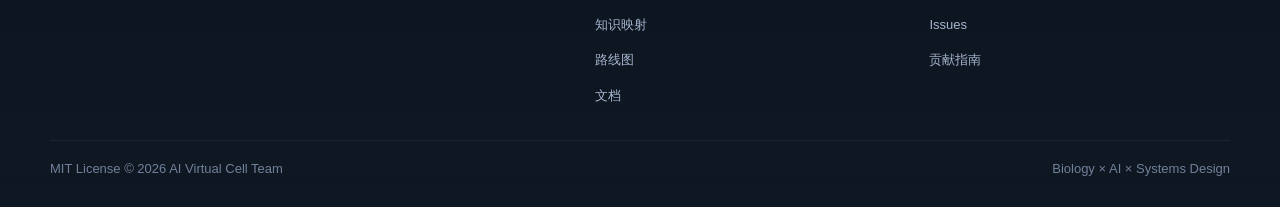
==== commit 14c55624: "Add interactive matrix cell click navigation to detailed table Implemented JavaScript interaction fo" ====
--- a/website/all-mappings.html
+++ b/website/all-mappings.html
@@ -866,5 +866,6 @@
 
     <script src="js/components.js"></script>
     <script src="js/animations.js"></script>
+    <script src="js/matrix-interaction.js"></script>
 </body>
 </html>
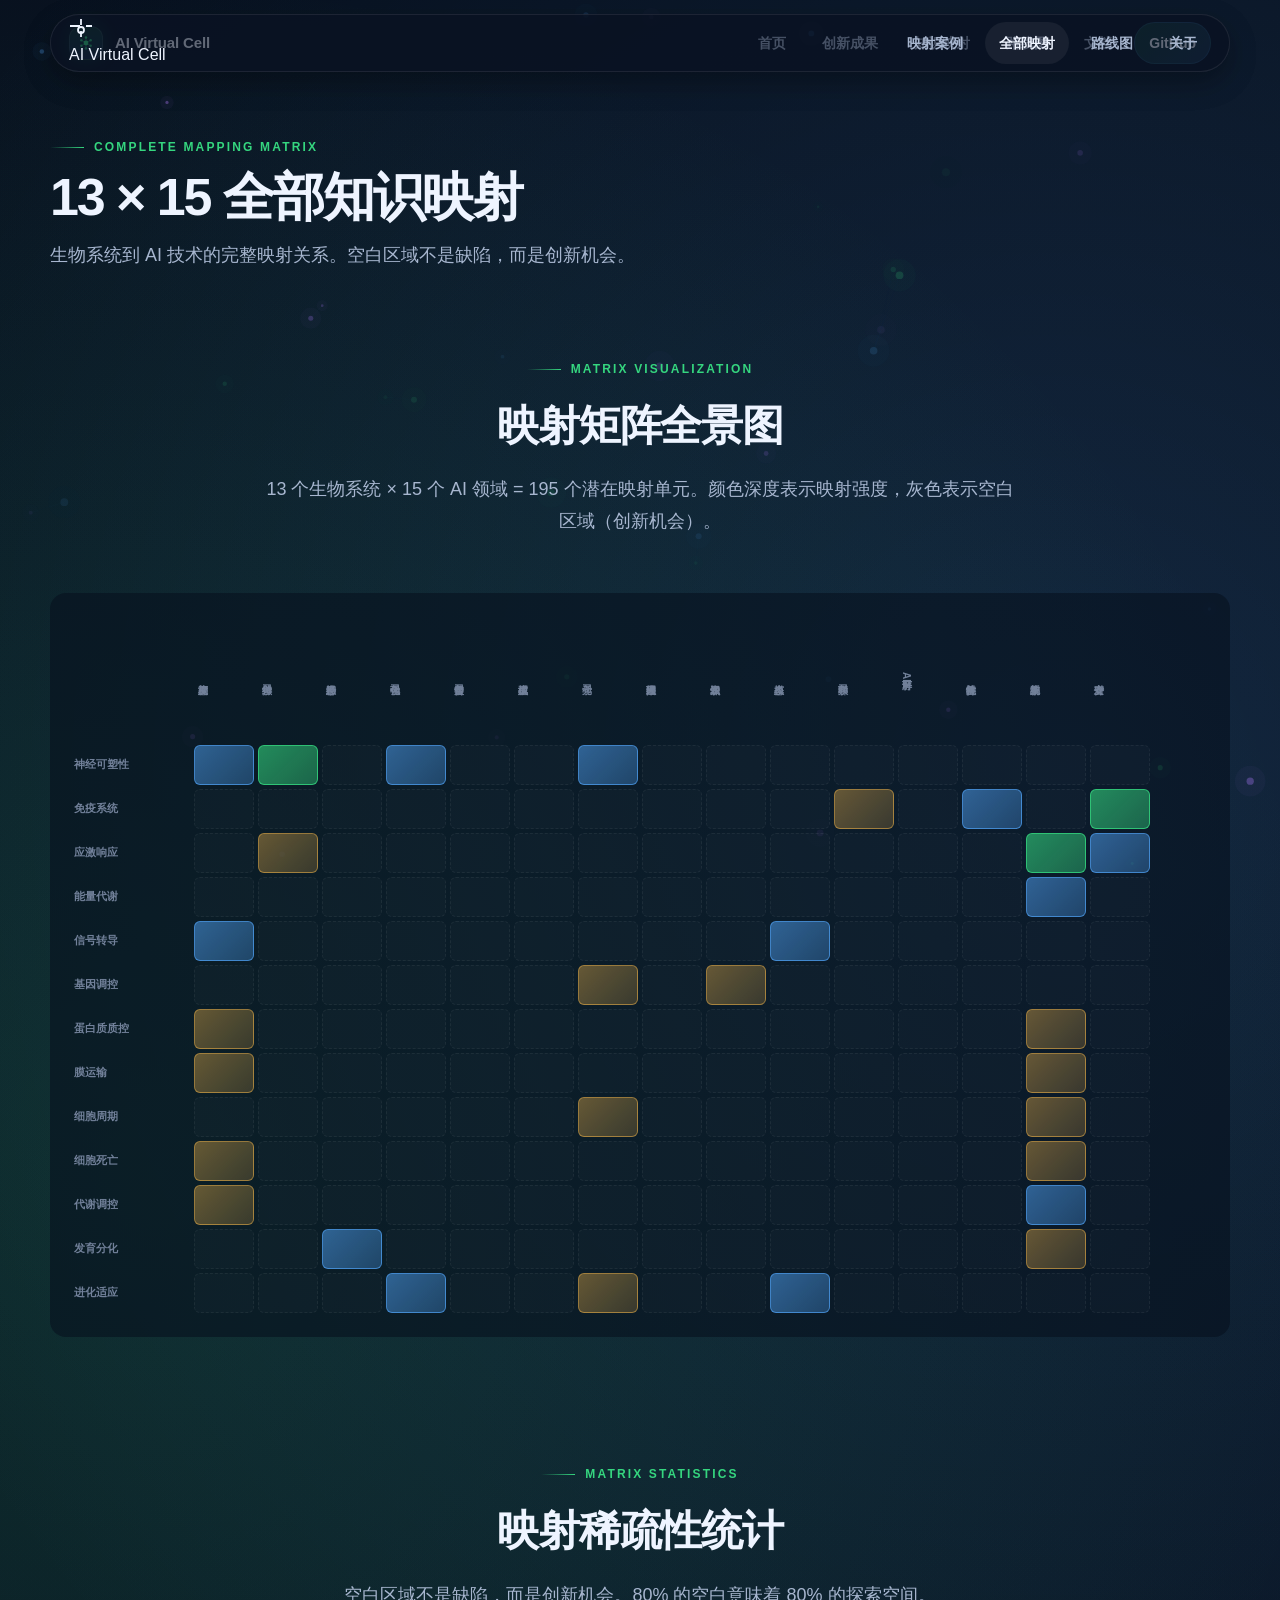
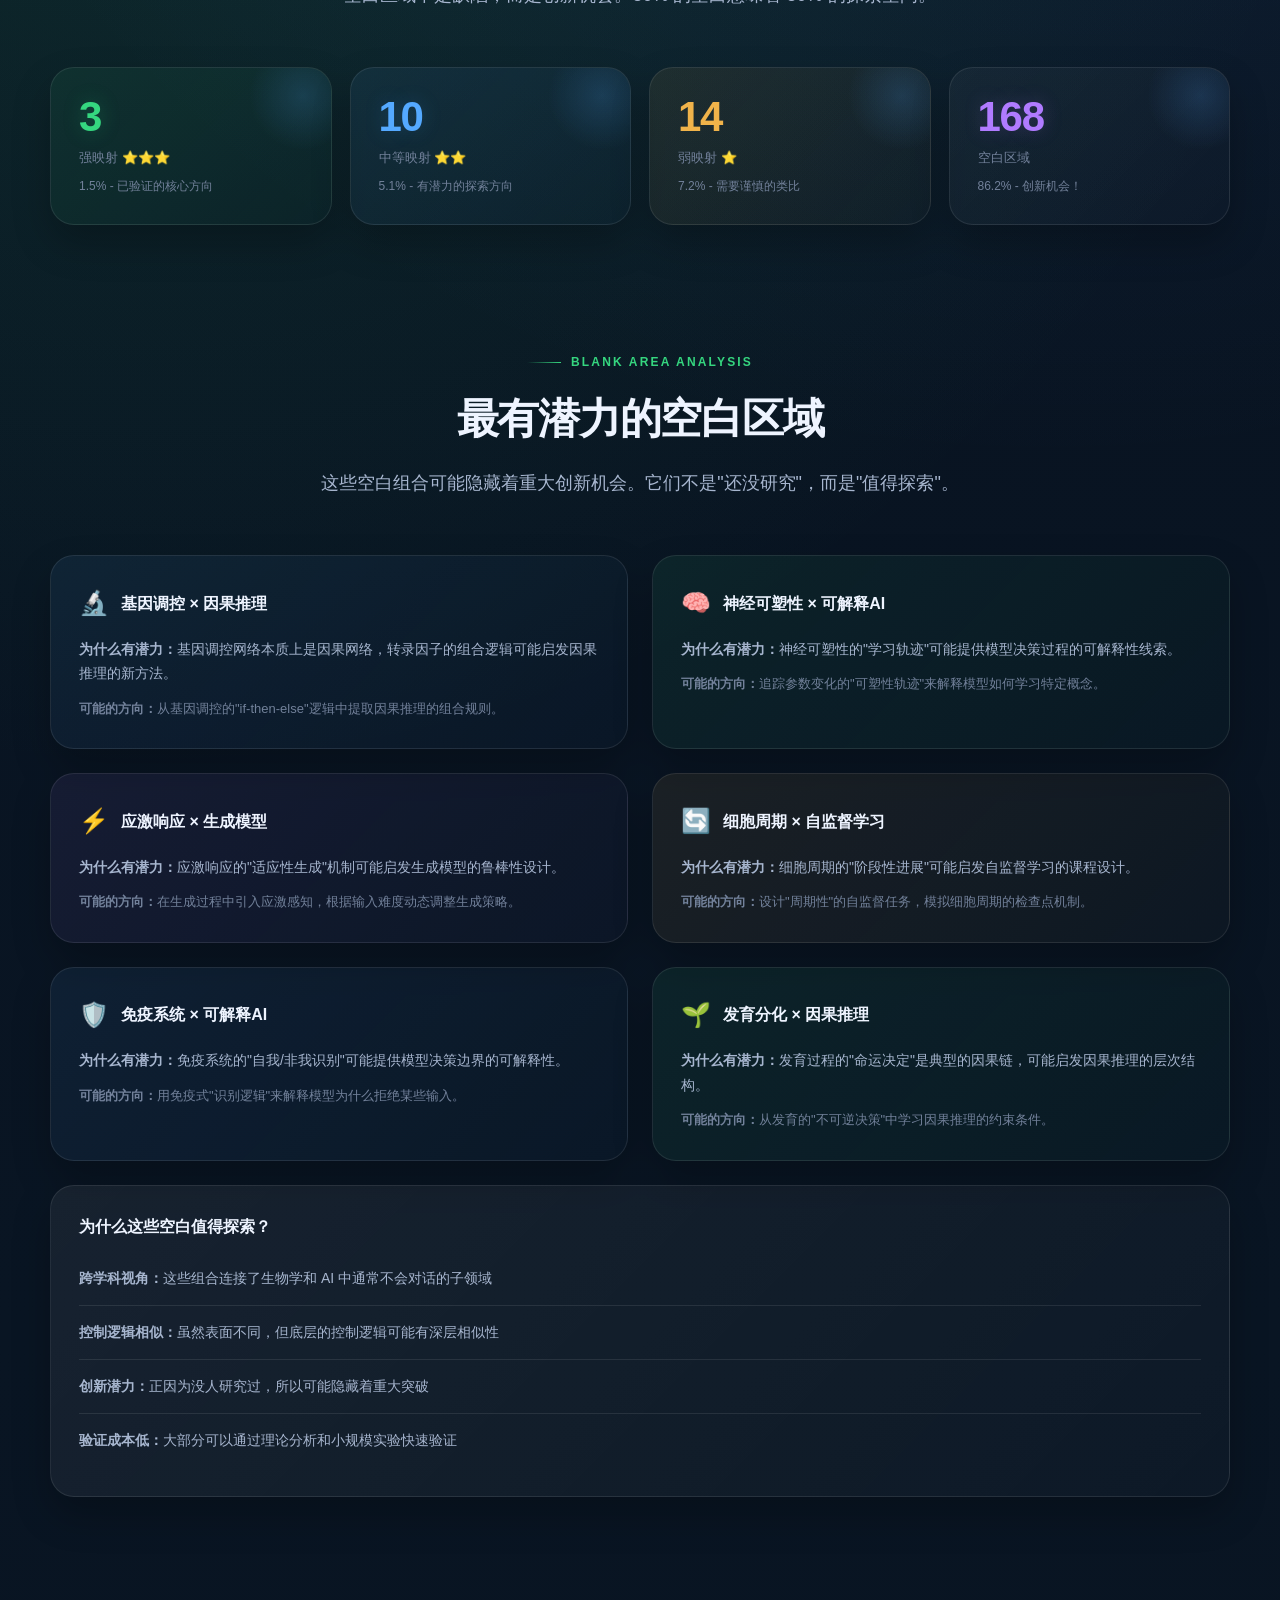
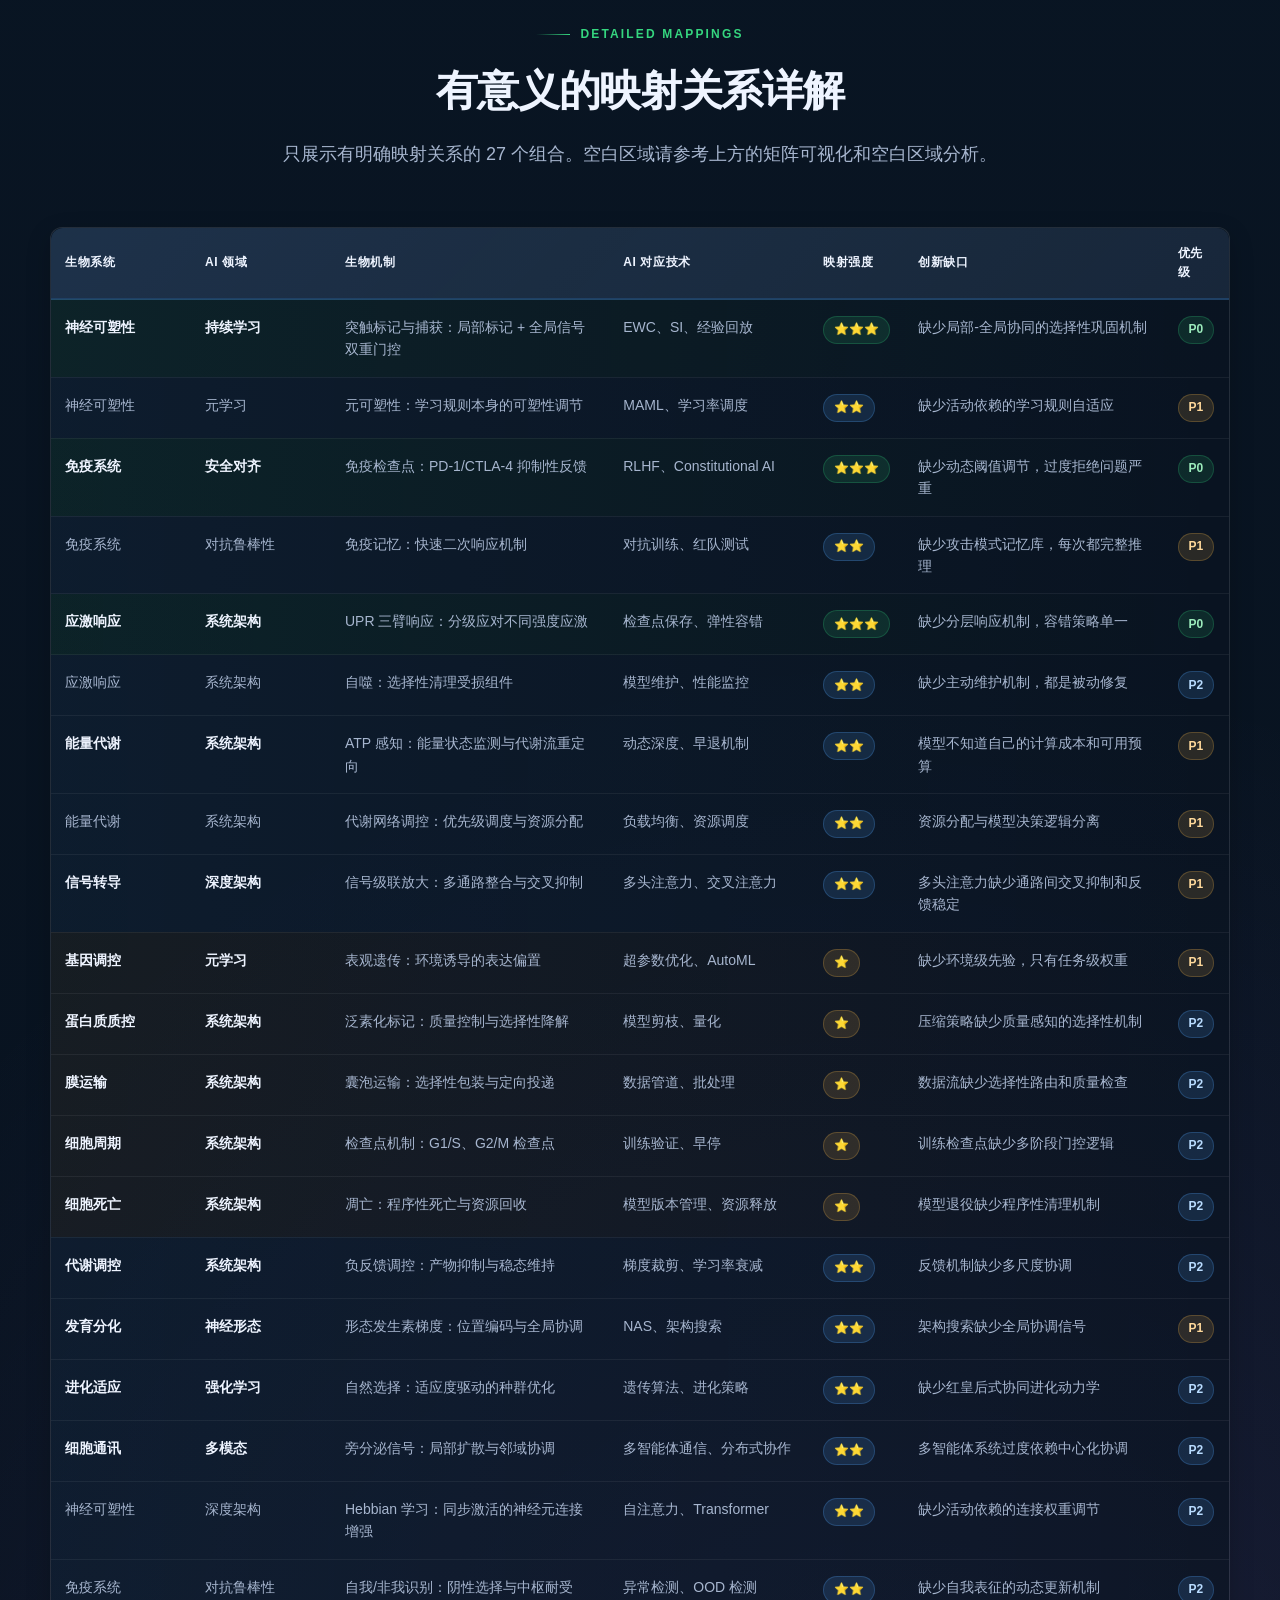
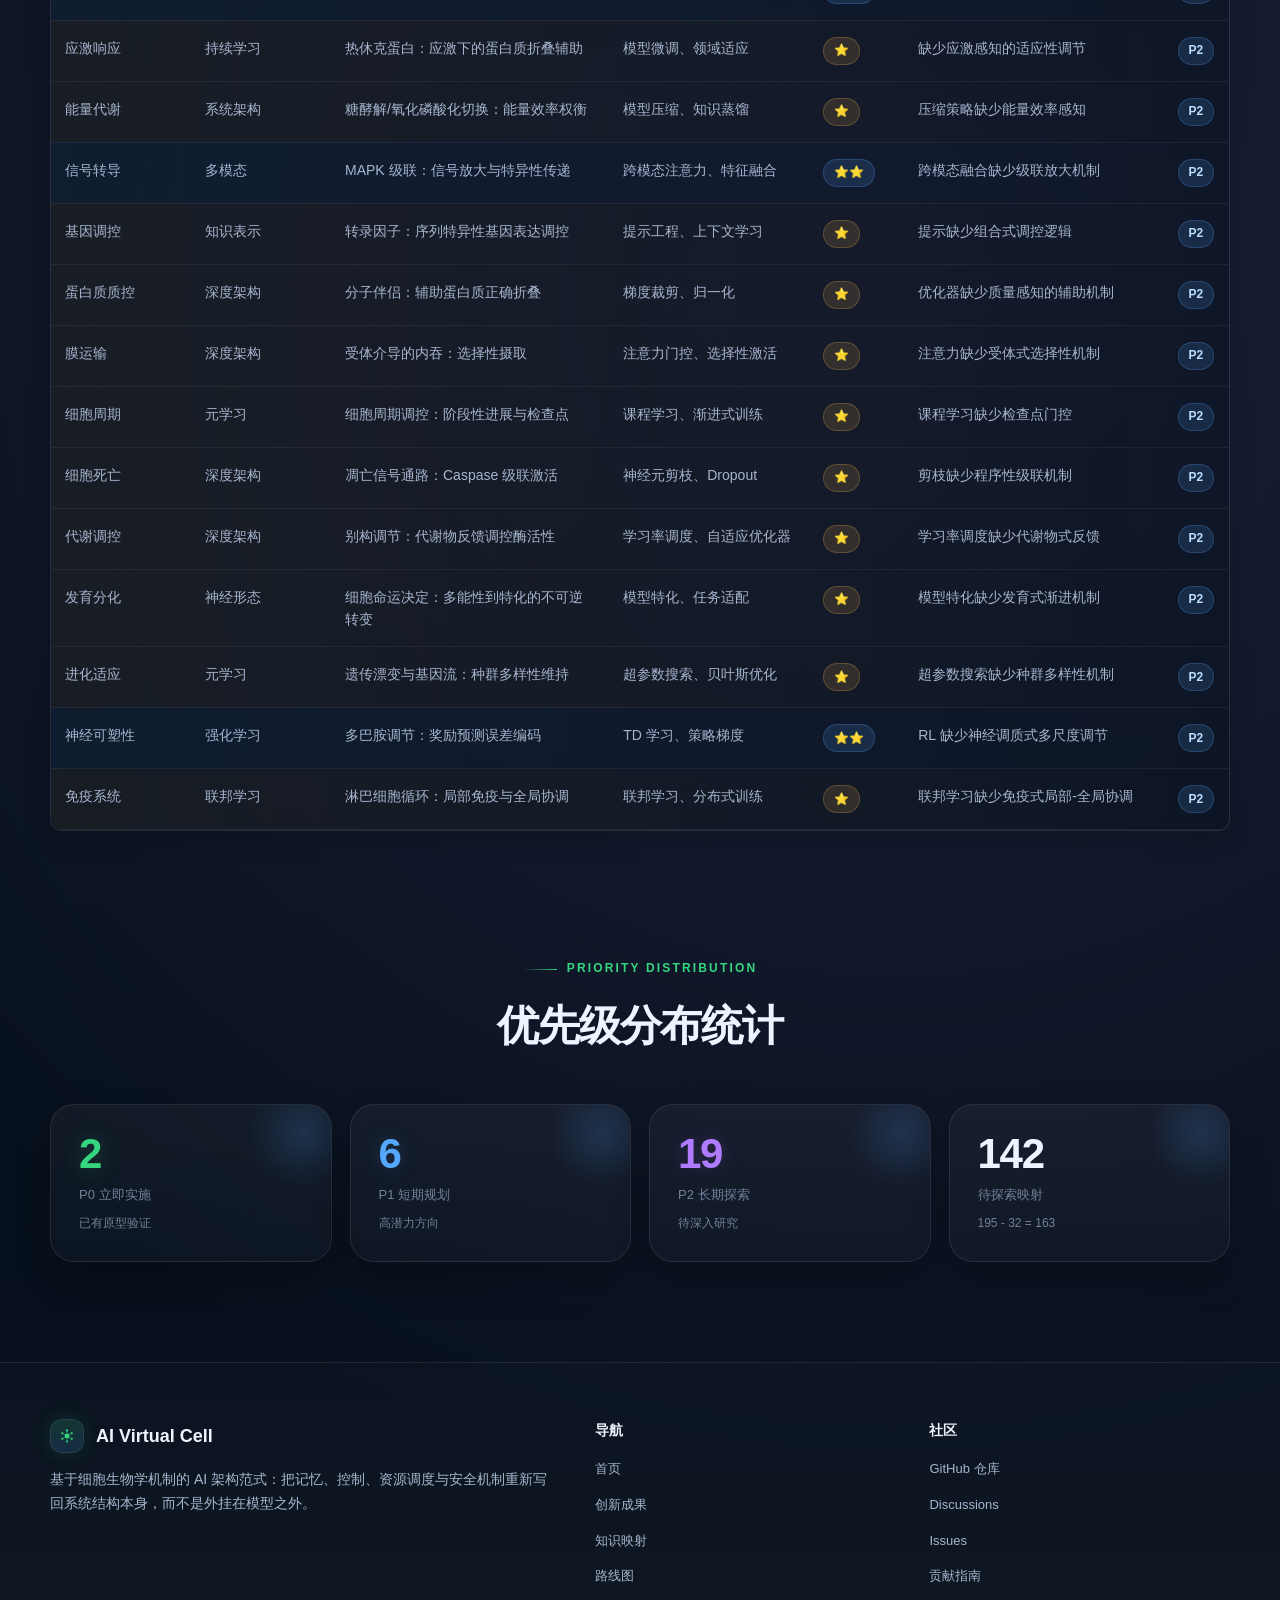
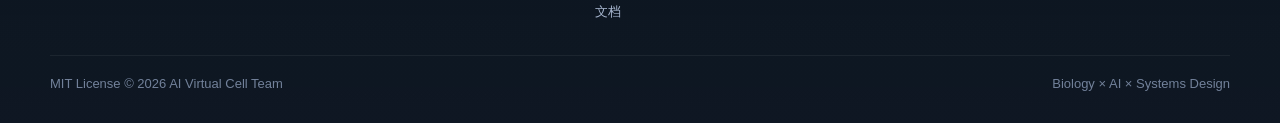
==== commit a14032d2: "Optimize detailed mapping table to show only meaningful mappings Changed table header and descriptio" ====
--- a/website/all-mappings.html
+++ b/website/all-mappings.html
@@ -435,30 +435,9 @@
 
         <section class="section section-compact">
             <div class="section-header reveal">
-                <div class="eyebrow">Mapping overview</div>
-                <h2>映射矩阵说明</h2>
-                <p>下表展示了 13 个生物系统与 15 个 AI 领域之间的映射关系。每个单元格包含：生物机制、AI 对应技术、映射强度、创新缺口。</p>
-            </div>
-
-            <div class="reveal" style="margin-bottom: 32px;">
-                <div style="display: flex; gap: 16px; justify-content: center; flex-wrap: wrap;">
-                    <div style="display: flex; align-items: center; gap: 8px;">
-                        <span style="width: 12px; height: 12px; border-radius: 3px; background: var(--green);"></span>
-                        <span style="font-size: 13px;">⭐⭐⭐ 强映射</span>
-                    </div>
-                    <div style="display: flex; align-items: center; gap: 8px;">
-                        <span style="width: 12px; height: 12px; border-radius: 3px; background: var(--blue);"></span>
-                        <span style="font-size: 13px;">⭐⭐ 中等映射</span>
-                    </div>
-                    <div style="display: flex; align-items: center; gap: 8px;">
-                        <span style="width: 12px; height: 12px; border-radius: 3px; background: var(--amber);"></span>
-                        <span style="font-size: 13px;">⭐ 弱映射</span>
-                    </div>
-                    <div style="display: flex; align-items: center; gap: 8px;">
-                        <span style="width: 12px; height: 12px; border-radius: 3px; background: rgba(255,255,255,0.1);"></span>
-                        <span style="font-size: 13px;">待探索</span>
-                    </div>
-                </div>
+                <div class="eyebrow">Detailed mappings</div>
+                <h2>有意义的映射关系详解</h2>
+                <p>只展示有明确映射关系的 27 个组合。空白区域请参考上方的矩阵可视化和空白区域分析。</p>
             </div>
 
             <div class="table-wrapper reveal">
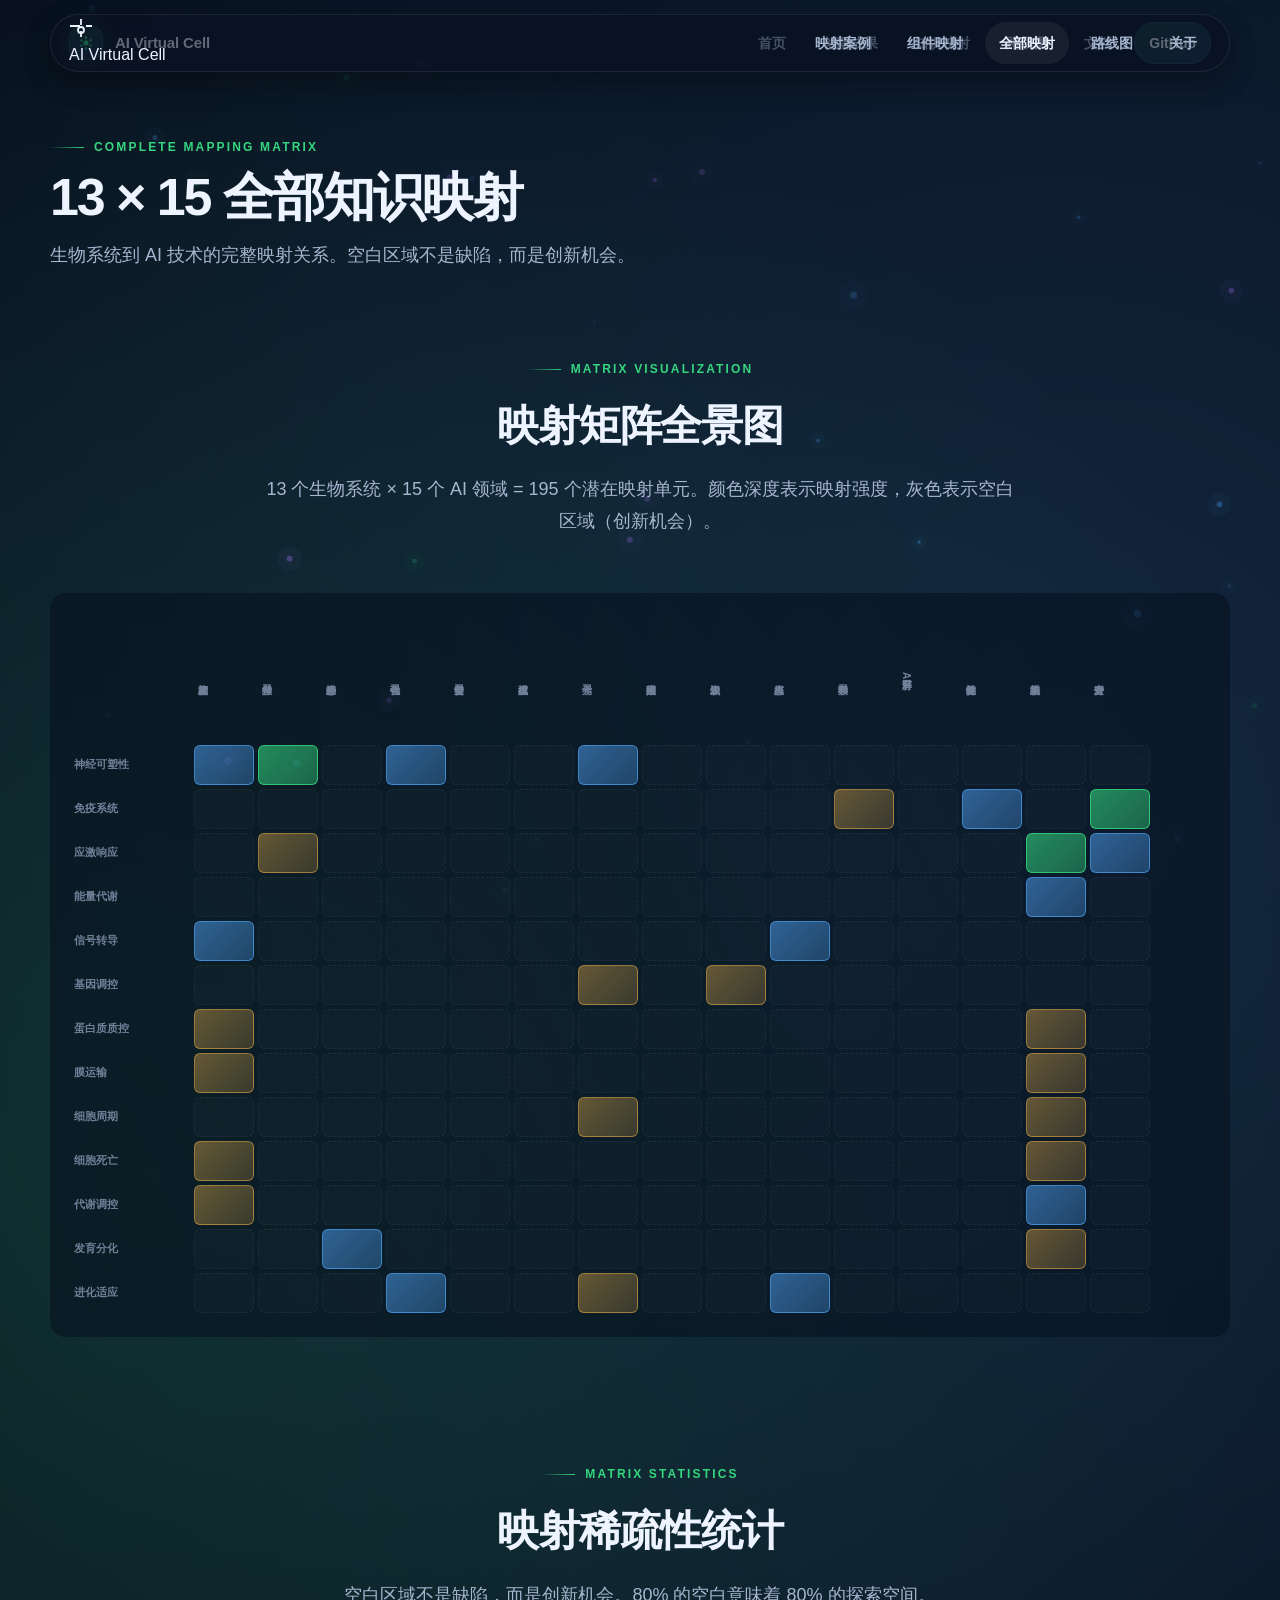
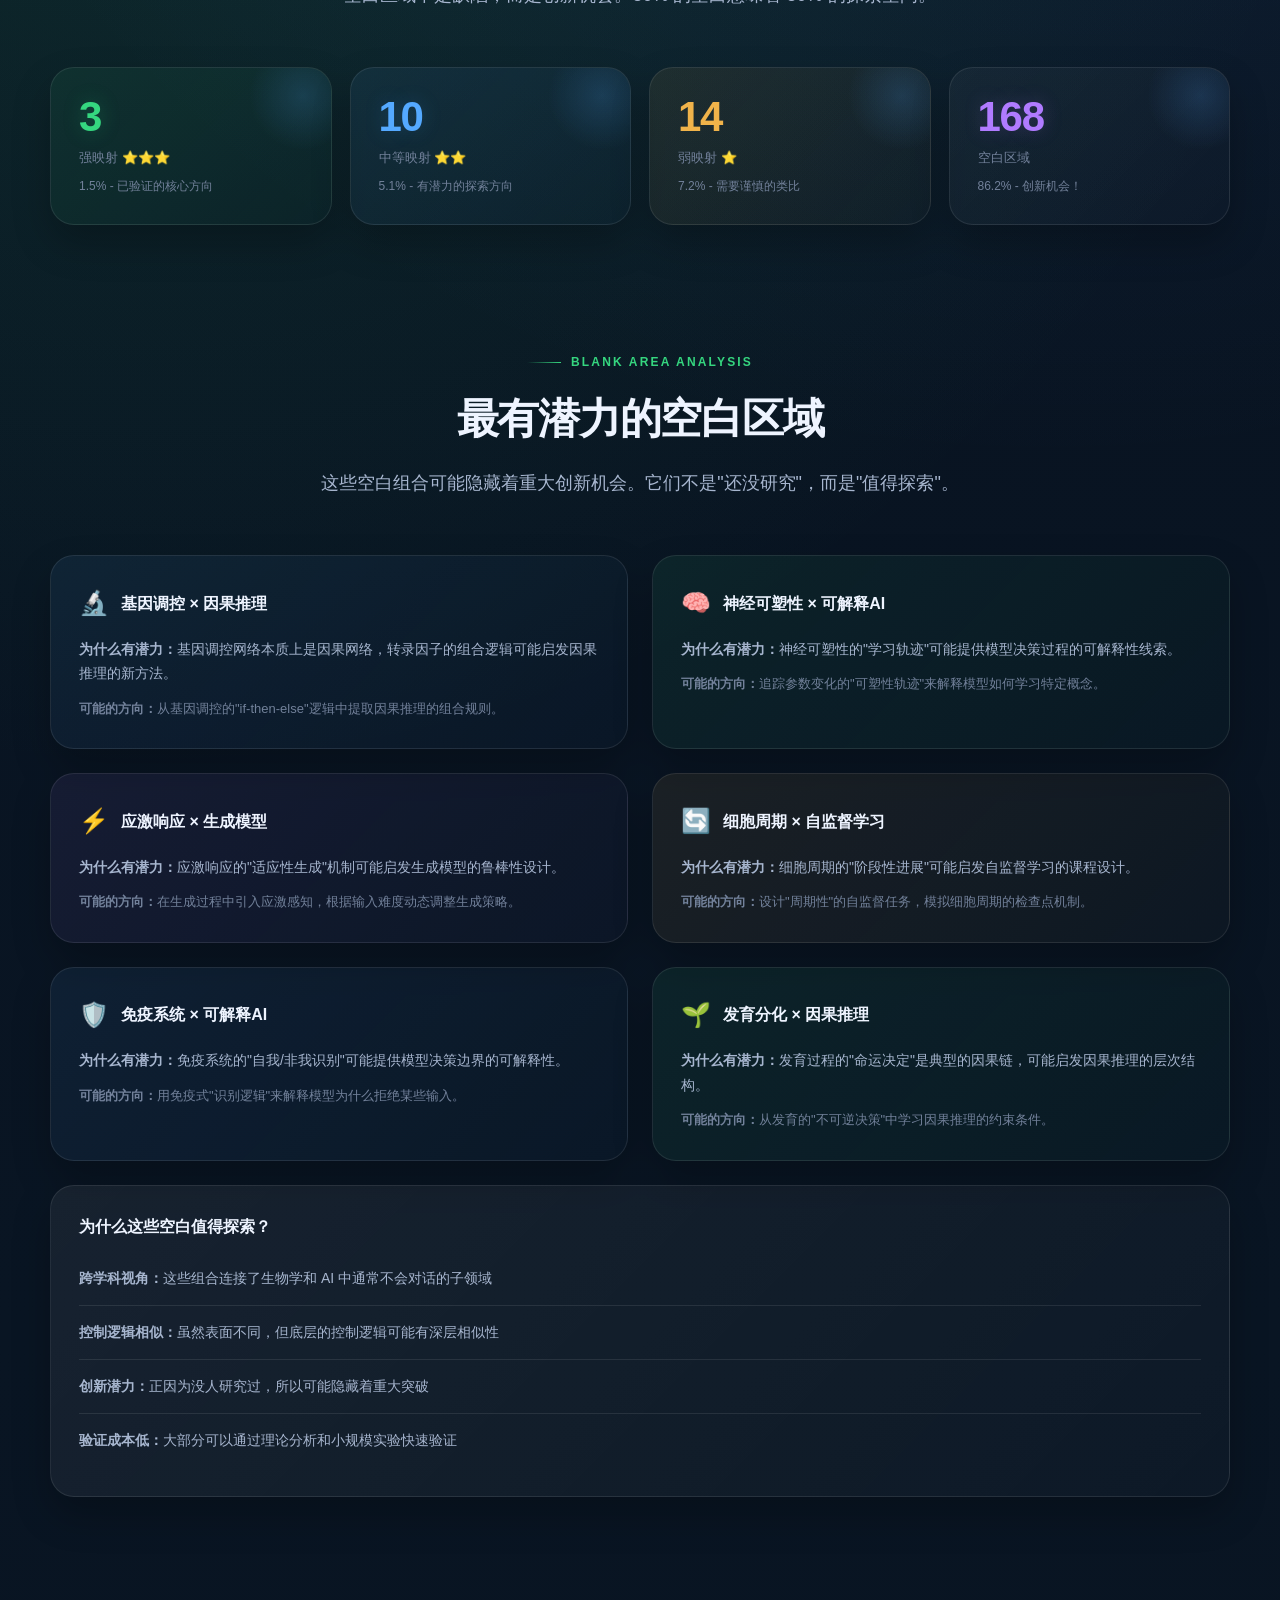
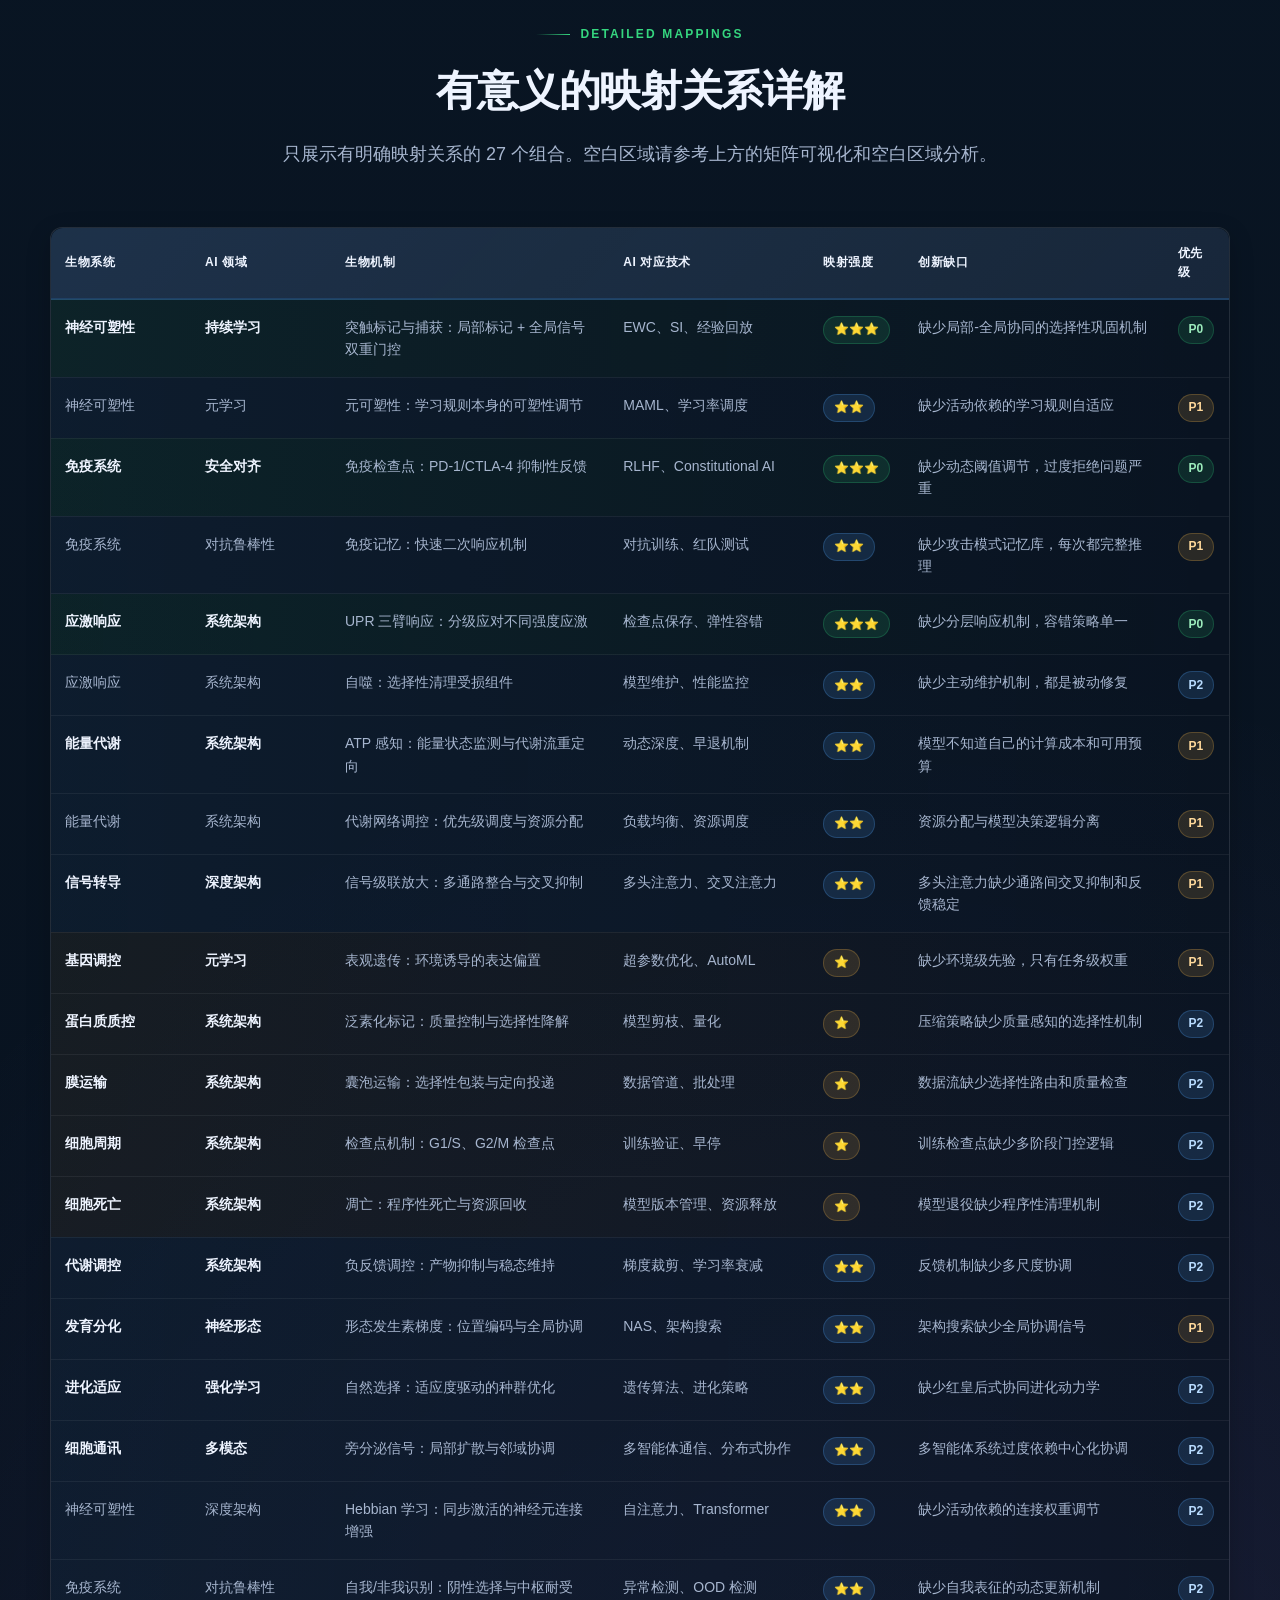
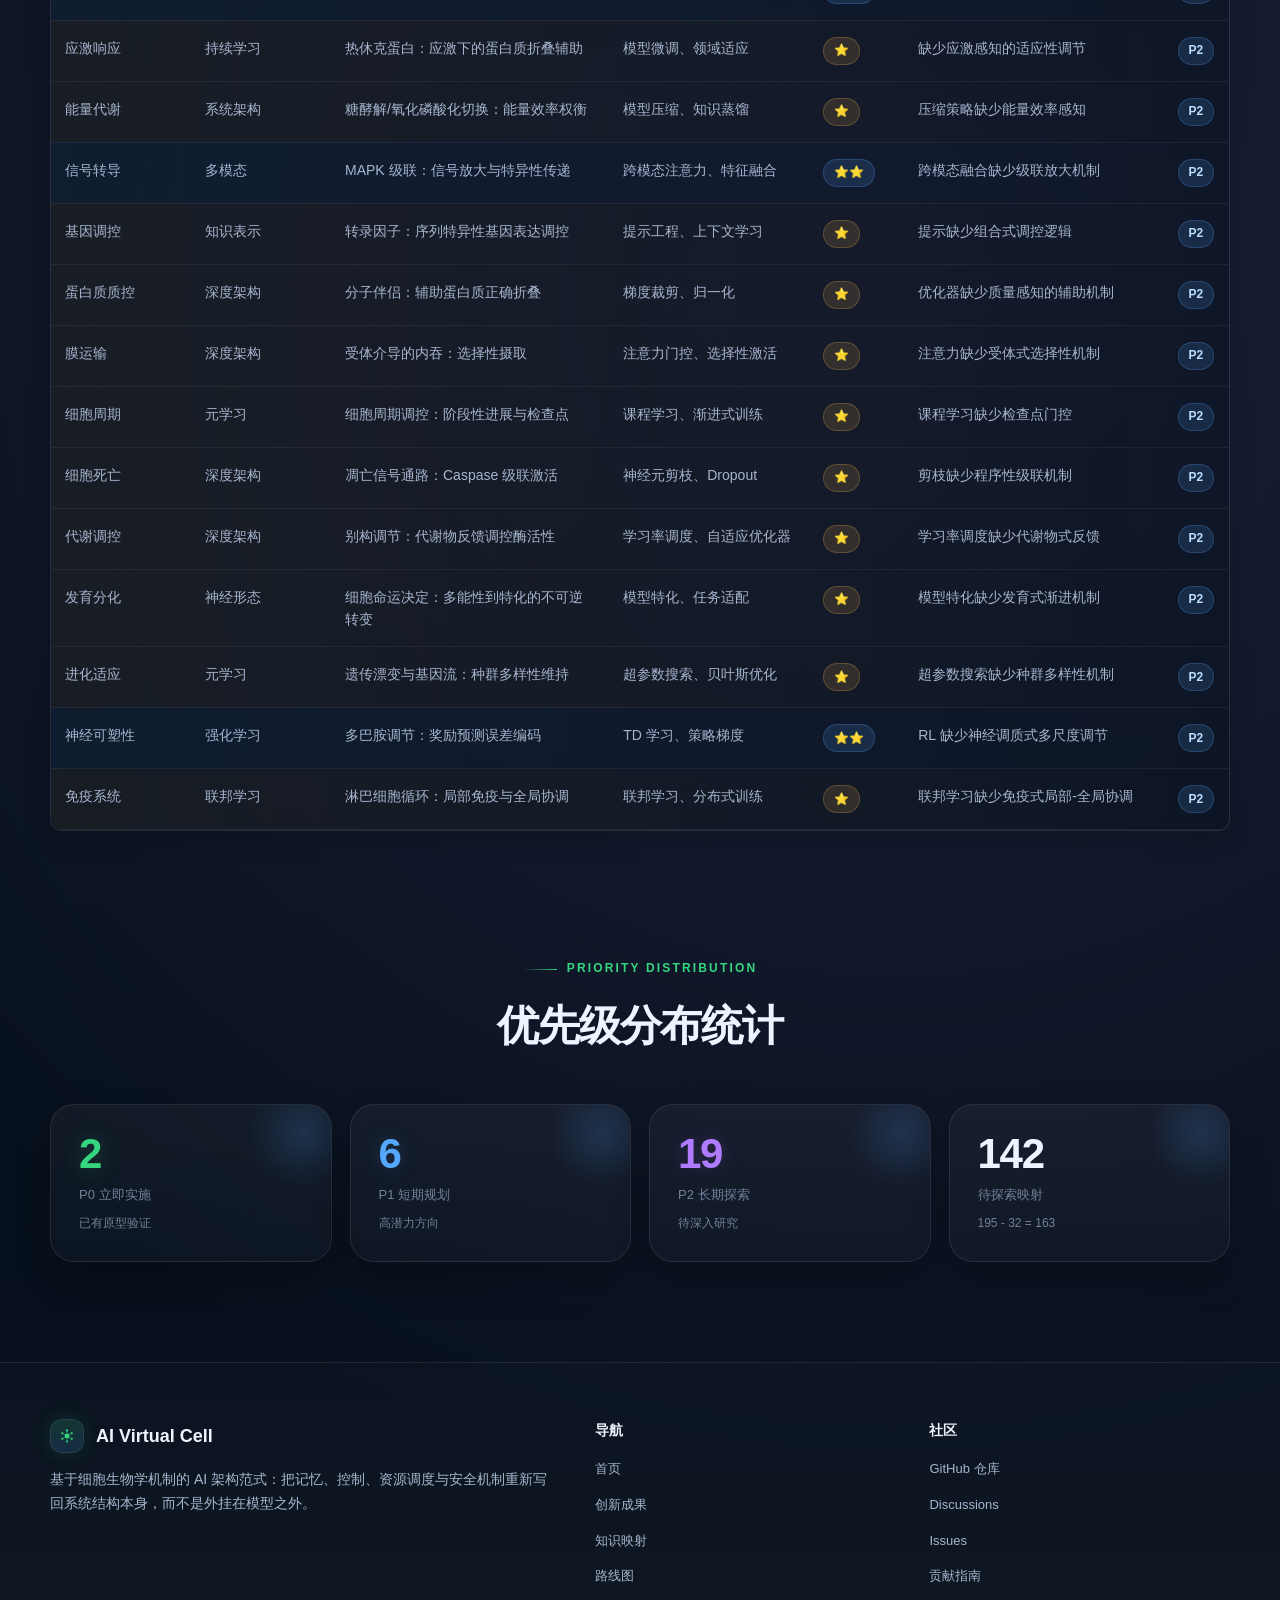
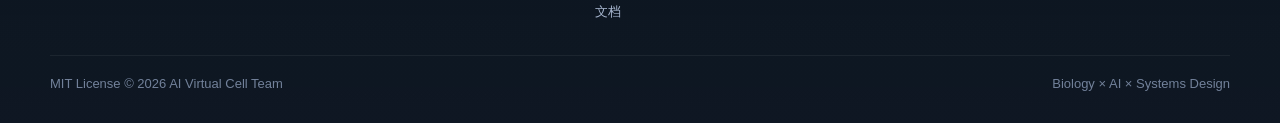
==== commit 065aa8bd: "Update navigation links to include component mapping page Updated navigation across all pages to inc" ====
--- a/website/all-mappings.html
+++ b/website/all-mappings.html
@@ -18,6 +18,7 @@
             </a>
             <div class="nav-links">
                 <a href="mapping.html">映射案例</a>
+                <a href="component-mapping.html">组件映射</a>
                 <a href="all-mappings.html" class="active">全部映射</a>
                 <a href="roadmap.html">路线图</a>
                 <a href="about.html">关于</a>
--- a/website/css/style.css
+++ b/website/css/style.css
@@ -1351,6 +1351,180 @@
     }
 }
 
+/* Component mapping styles */
+.component-mapping-grid {
+    display: grid;
+    grid-template-columns: repeat(auto-fit, minmax(500px, 1fr));
+    gap: 24px;
+}
+
+.component-card {
+    background: linear-gradient(135deg, rgba(255,255,255,0.06), rgba(255,255,255,0.02));
+    border: 1px solid rgba(255,255,255,0.1);
+    border-radius: 12px;
+    padding: 24px;
+    transition: all 300ms ease;
+}
+
+.component-card:hover {
+    transform: translateY(-4px);
+    box-shadow: 0 12px 32px rgba(0,0,0,0.3);
+    border-color: rgba(84,169,255,0.4);
+}
+
+.component-header {
+    display: flex;
+    align-items: center;
+    justify-content: space-between;
+    margin-bottom: 20px;
+    gap: 16px;
+}
+
+.component-bio,
+.component-ai {
+    flex: 1;
+    text-align: center;
+}
+
+.component-icon {
+    font-size: 32px;
+    display: block;
+    margin-bottom: 8px;
+}
+
+.component-header h3 {
+    margin: 0;
+    font-size: 16px;
+    font-weight: 700;
+    color: var(--text-primary);
+}
+
+.component-arrow {
+    font-size: 24px;
+    color: var(--blue);
+    font-weight: 700;
+}
+
+.component-body {
+    border-top: 1px solid rgba(255,255,255,0.08);
+    padding-top: 16px;
+}
+
+.component-logic {
+    margin: 0 0 12px;
+    font-size: 14px;
+    color: var(--text-secondary);
+}
+
+.component-details {
+    list-style: none;
+    padding: 0;
+    margin: 0 0 16px;
+}
+
+.component-details li {
+    padding: 6px 0;
+    font-size: 13px;
+    color: var(--text-muted);
+    border-bottom: 1px solid rgba(255,255,255,0.04);
+}
+
+.component-details li:last-child {
+    border-bottom: none;
+}
+
+.component-example {
+    background: rgba(0,0,0,0.3);
+    border-radius: 8px;
+    padding: 12px;
+    margin-top: 12px;
+}
+
+.component-example strong {
+    display: block;
+    margin-bottom: 8px;
+    font-size: 12px;
+    color: var(--blue);
+}
+
+.component-example pre {
+    margin: 0;
+    overflow-x: auto;
+}
+
+.component-example code {
+    font-family: 'Monaco', 'Menlo', monospace;
+    font-size: 11px;
+    line-height: 1.6;
+    color: var(--text-secondary);
+}
+
+/* Process mapping styles */
+.process-mapping-grid {
+    display: grid;
+    grid-template-columns: repeat(auto-fit, minmax(400px, 1fr));
+    gap: 20px;
+}
+
+.process-card {
+    background: linear-gradient(135deg, rgba(84,169,255,0.08), rgba(84,169,255,0.02));
+    border: 1px solid rgba(84,169,255,0.2);
+    border-radius: 10px;
+    padding: 20px;
+    transition: all 250ms ease;
+}
+
+.process-card:hover {
+    transform: translateY(-2px);
+    box-shadow: 0 8px 24px rgba(84,169,255,0.2);
+}
+
+.process-header {
+    display: flex;
+    align-items: center;
+    gap: 12px;
+    margin-bottom: 12px;
+}
+
+.process-header h3 {
+    margin: 0;
+    font-size: 14px;
+    font-weight: 600;
+    color: var(--text-primary);
+    flex: 1;
+}
+
+.process-arrow {
+    font-size: 18px;
+    color: var(--blue);
+    font-weight: 700;
+}
+
+.process-card p {
+    margin: 0;
+    font-size: 13px;
+    color: var(--text-muted);
+}
+
+@media (max-width: 760px) {
+    .component-mapping-grid {
+        grid-template-columns: 1fr;
+    }
+
+    .component-header {
+        flex-direction: column;
+        gap: 12px;
+    }
+
+    .component-arrow {
+        transform: rotate(90deg);
+    }
+
+    .process-mapping-grid {
+        grid-template-columns: 1fr;
+    }
+}
+
 .footer {
     margin-top: 36px;
     border-top: 1px solid rgba(255,255,255,0.06);
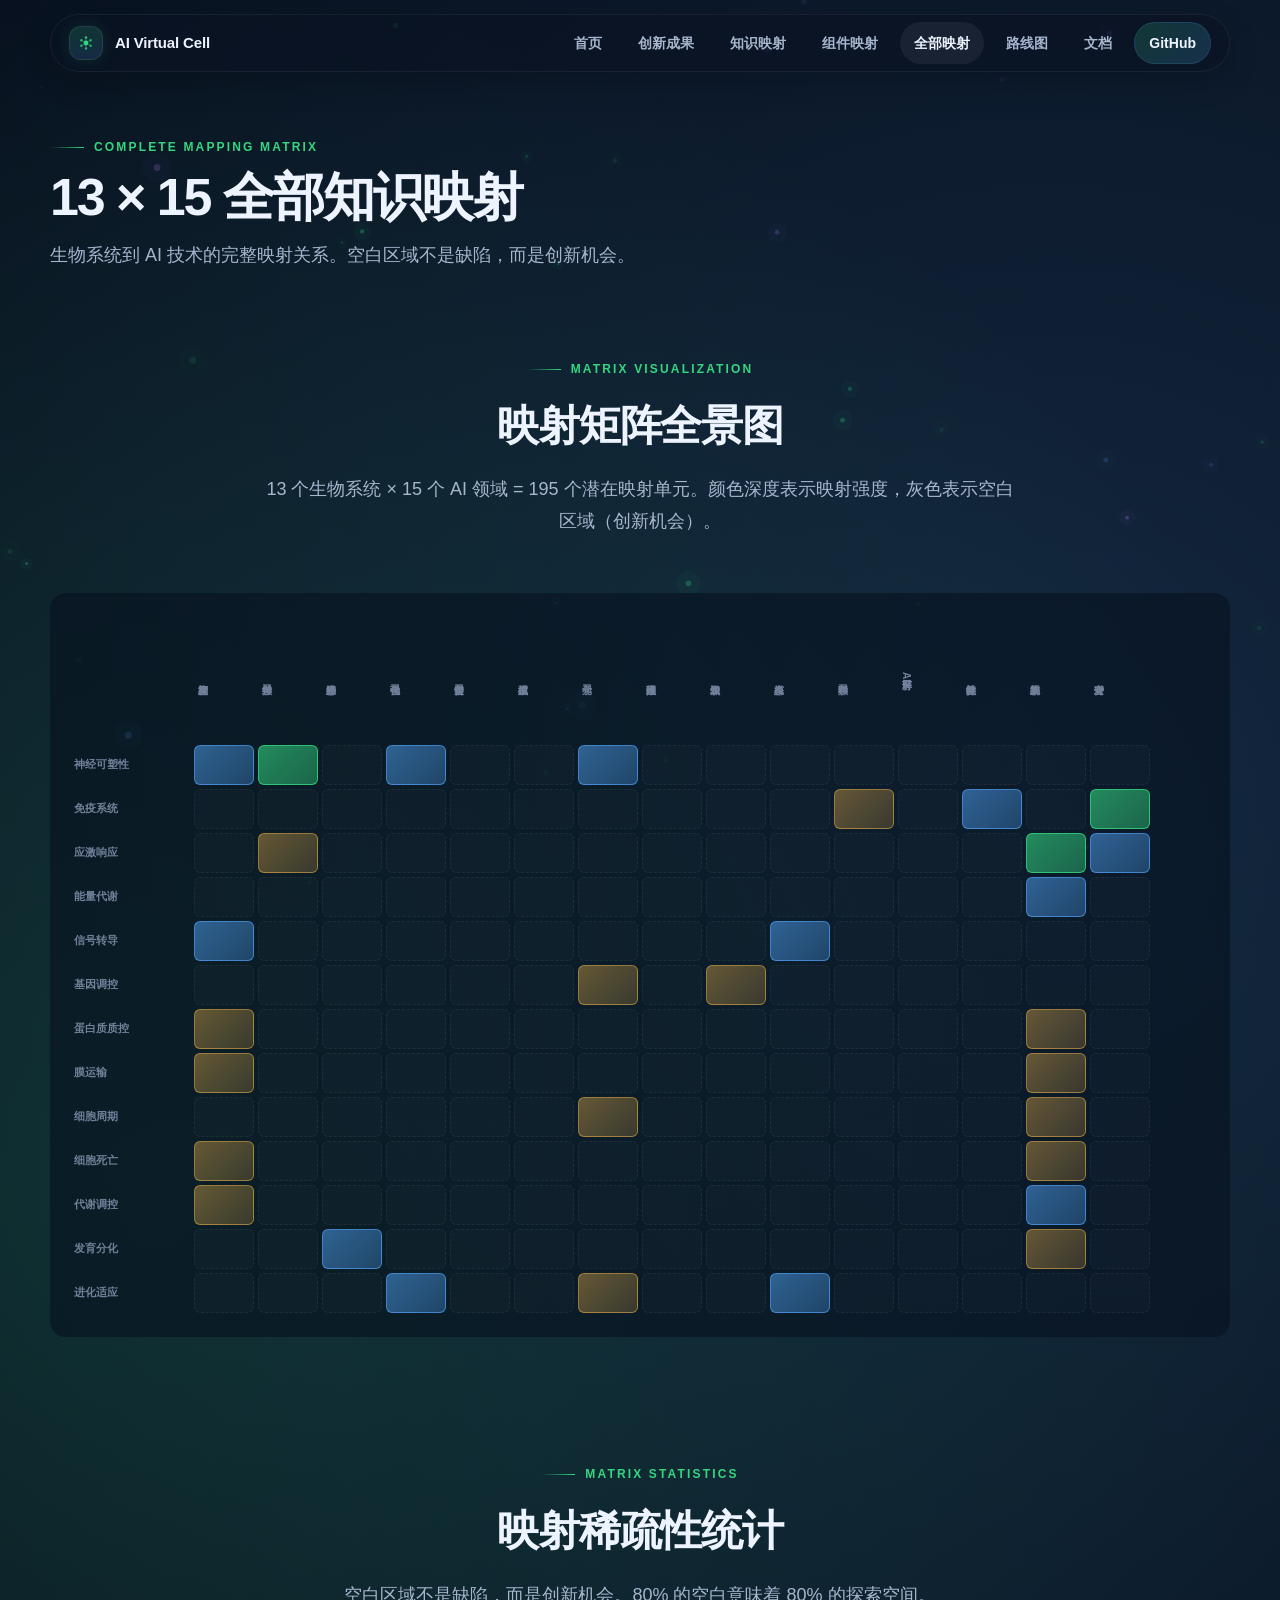
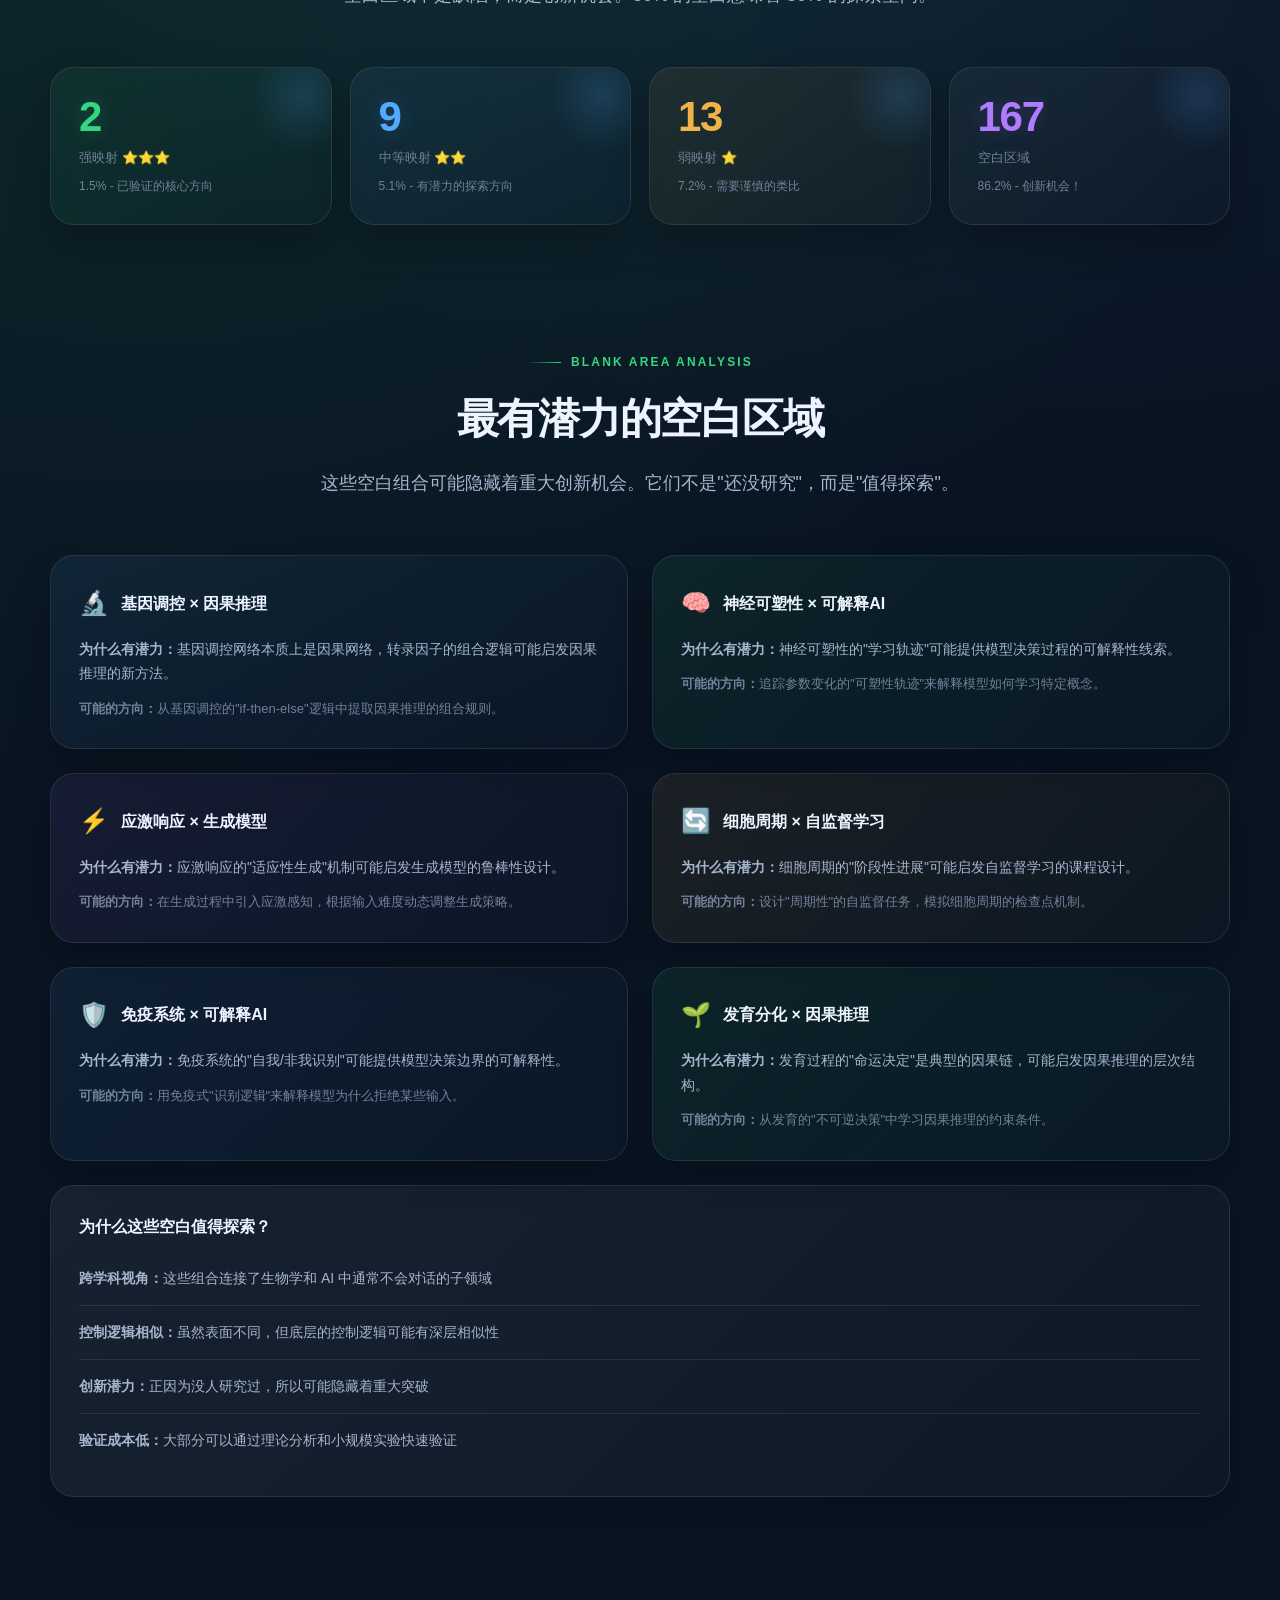
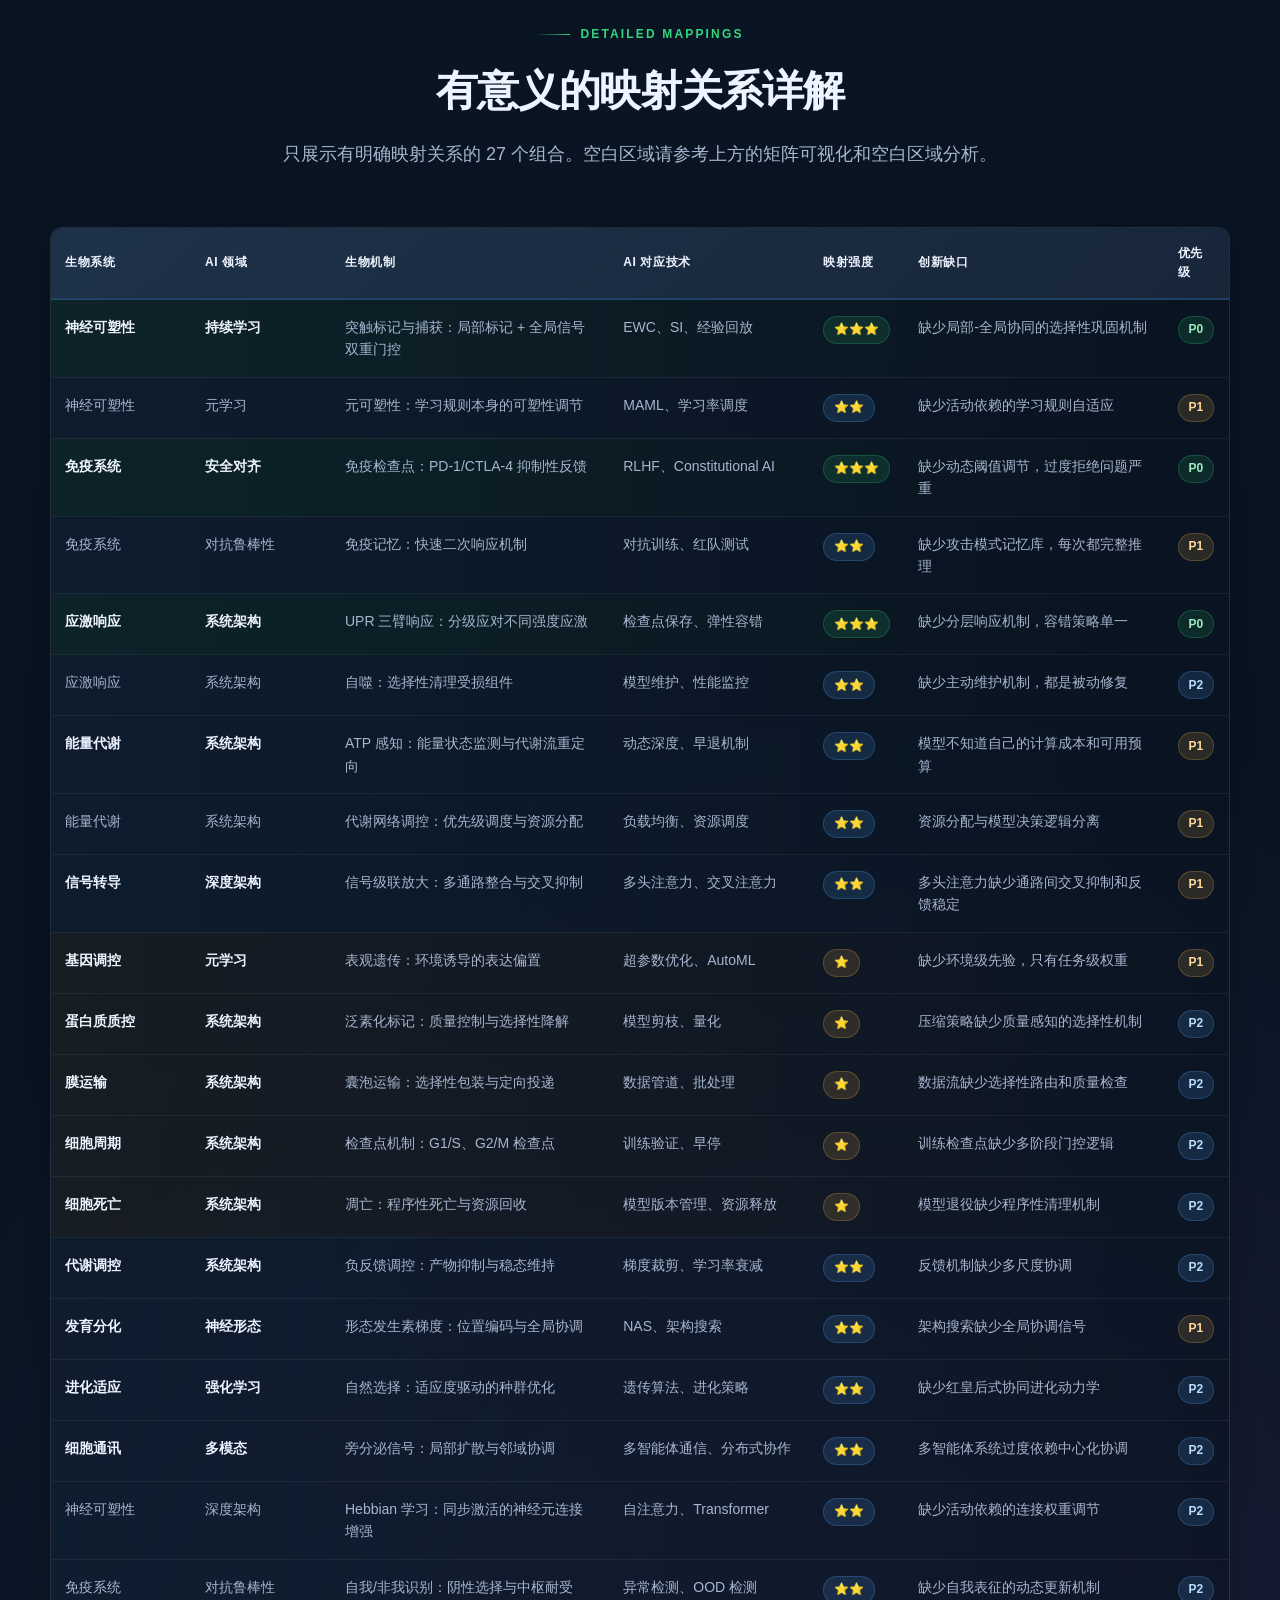
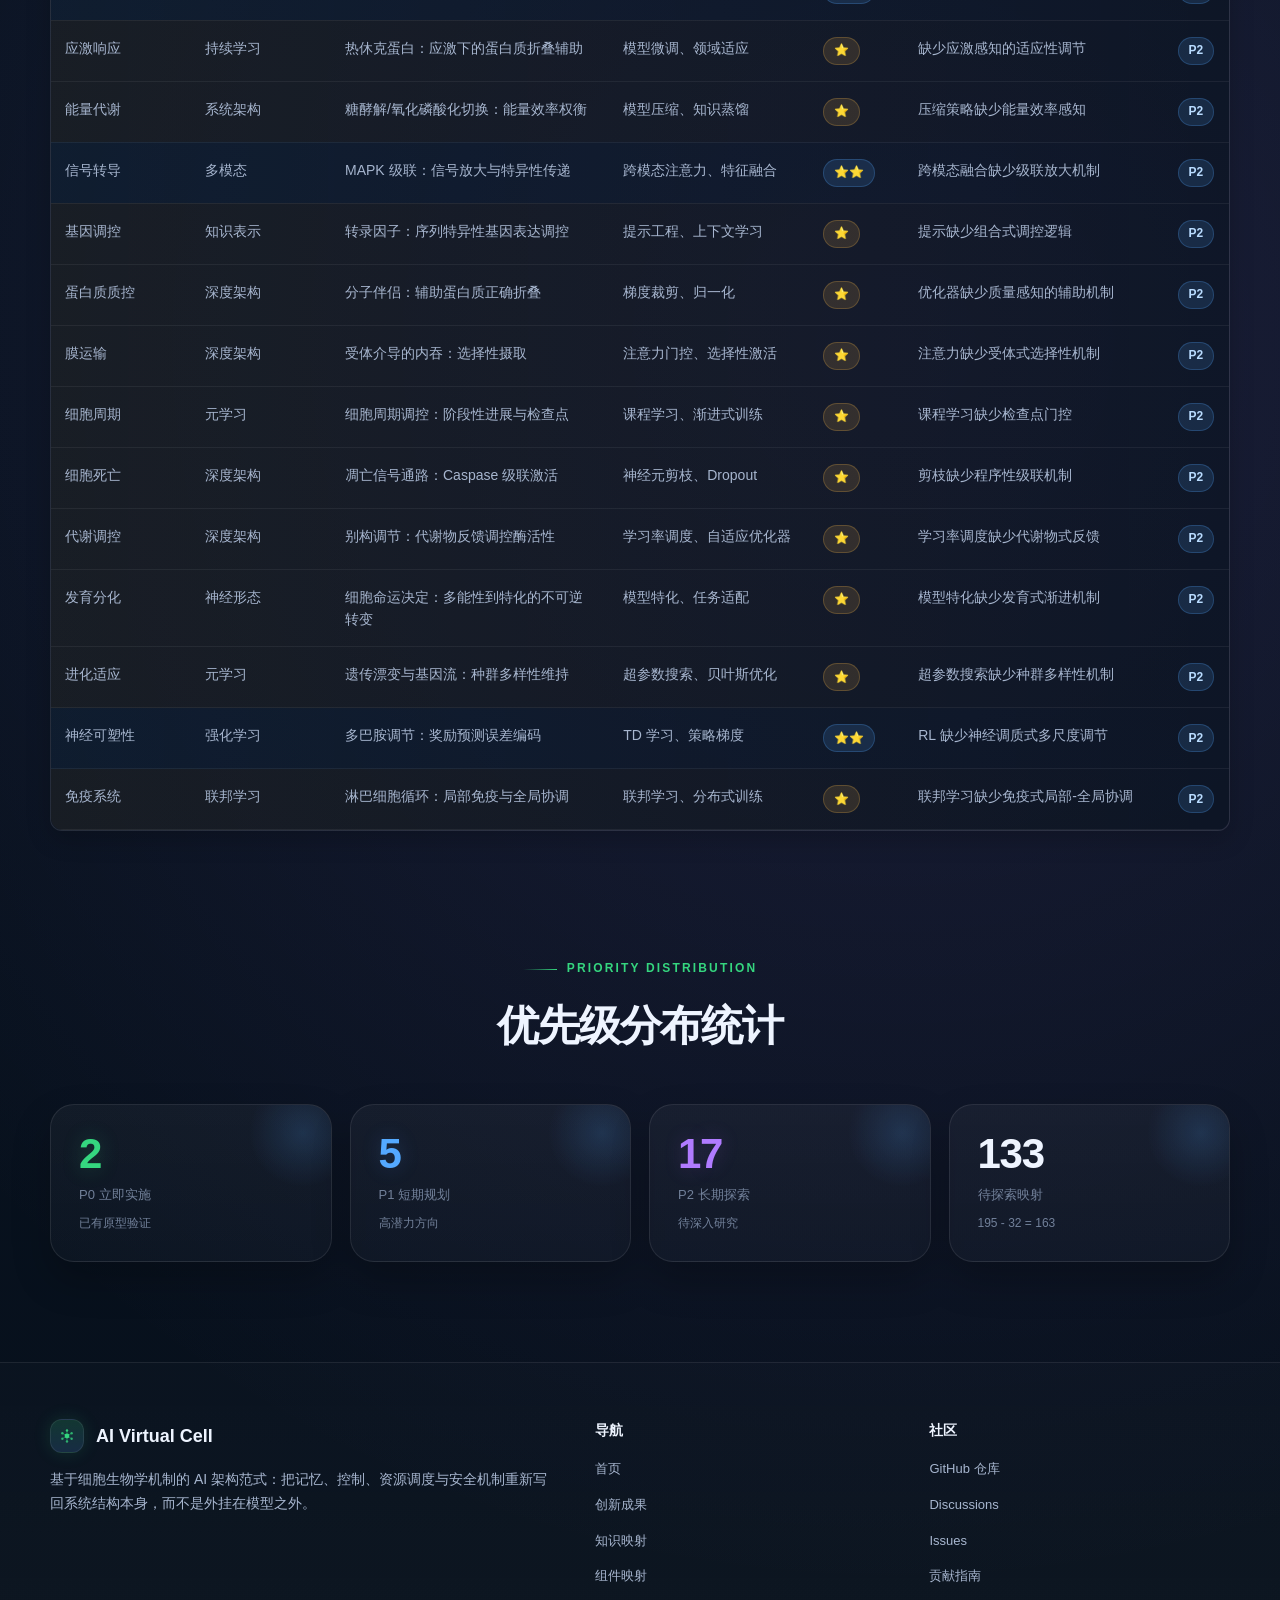
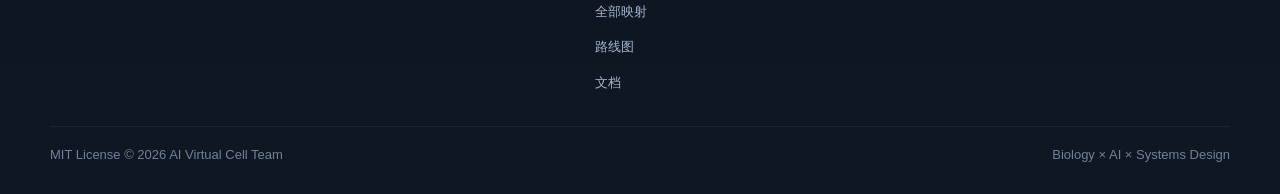
==== commit 3aa8f9a8: "Fix navigation overlap: remove hardcoded nav tags, let components.js manage unified navigation Issue" ====
--- a/website/all-mappings.html
+++ b/website/all-mappings.html
@@ -7,25 +7,6 @@
     <link rel="stylesheet" href="css/style.css">
 </head>
 <body>
-    <nav class="nav">
-        <div class="nav-inner">
-            <a href="index.html" class="nav-brand">
-                <svg viewBox="0 0 24 24" fill="none" stroke="currentColor" stroke-width="1.8" width="24" height="24">
-                    <circle cx="12" cy="12" r="3"></circle>
-                    <path d="M12 1v6m0 6v6m11-11h-6m-6 0H1"></path>
-                </svg>
-                <span>AI Virtual Cell</span>
-            </a>
-            <div class="nav-links">
-                <a href="mapping.html">映射案例</a>
-                <a href="component-mapping.html">组件映射</a>
-                <a href="all-mappings.html" class="active">全部映射</a>
-                <a href="roadmap.html">路线图</a>
-                <a href="about.html">关于</a>
-            </div>
-        </div>
-    </nav>
-
     <div class="page">
         <header class="page-hero compact">
             <div class="eyebrow">Complete mapping matrix</div>
--- a/website/css/style.css
+++ b/website/css/style.css
@@ -1525,6 +1525,40 @@
     }
 }
 
+/* Architecture comparison styles */
+.architecture-comparison {
+    display: grid;
+    grid-template-columns: 1fr auto 1fr;
+    gap: 24px;
+    align-items: center;
+    margin-top: 32px;
+}
+
+.architecture-side {
+    background: linear-gradient(135deg, rgba(255,255,255,0.04), rgba(255,255,255,0.01));
+    border: 1px solid rgba(255,255,255,0.08);
+    border-radius: 12px;
+    padding: 24px;
+}
+
+.architecture-arrow {
+    display: flex;
+    align-items: center;
+    justify-content: center;
+    min-width: 60px;
+}
+
+@media (max-width: 1024px) {
+    .architecture-comparison {
+        grid-template-columns: 1fr;
+        gap: 32px;
+    }
+
+    .architecture-arrow {
+        transform: rotate(90deg);
+    }
+}
+
 .footer {
     margin-top: 36px;
     border-top: 1px solid rgba(255,255,255,0.06);
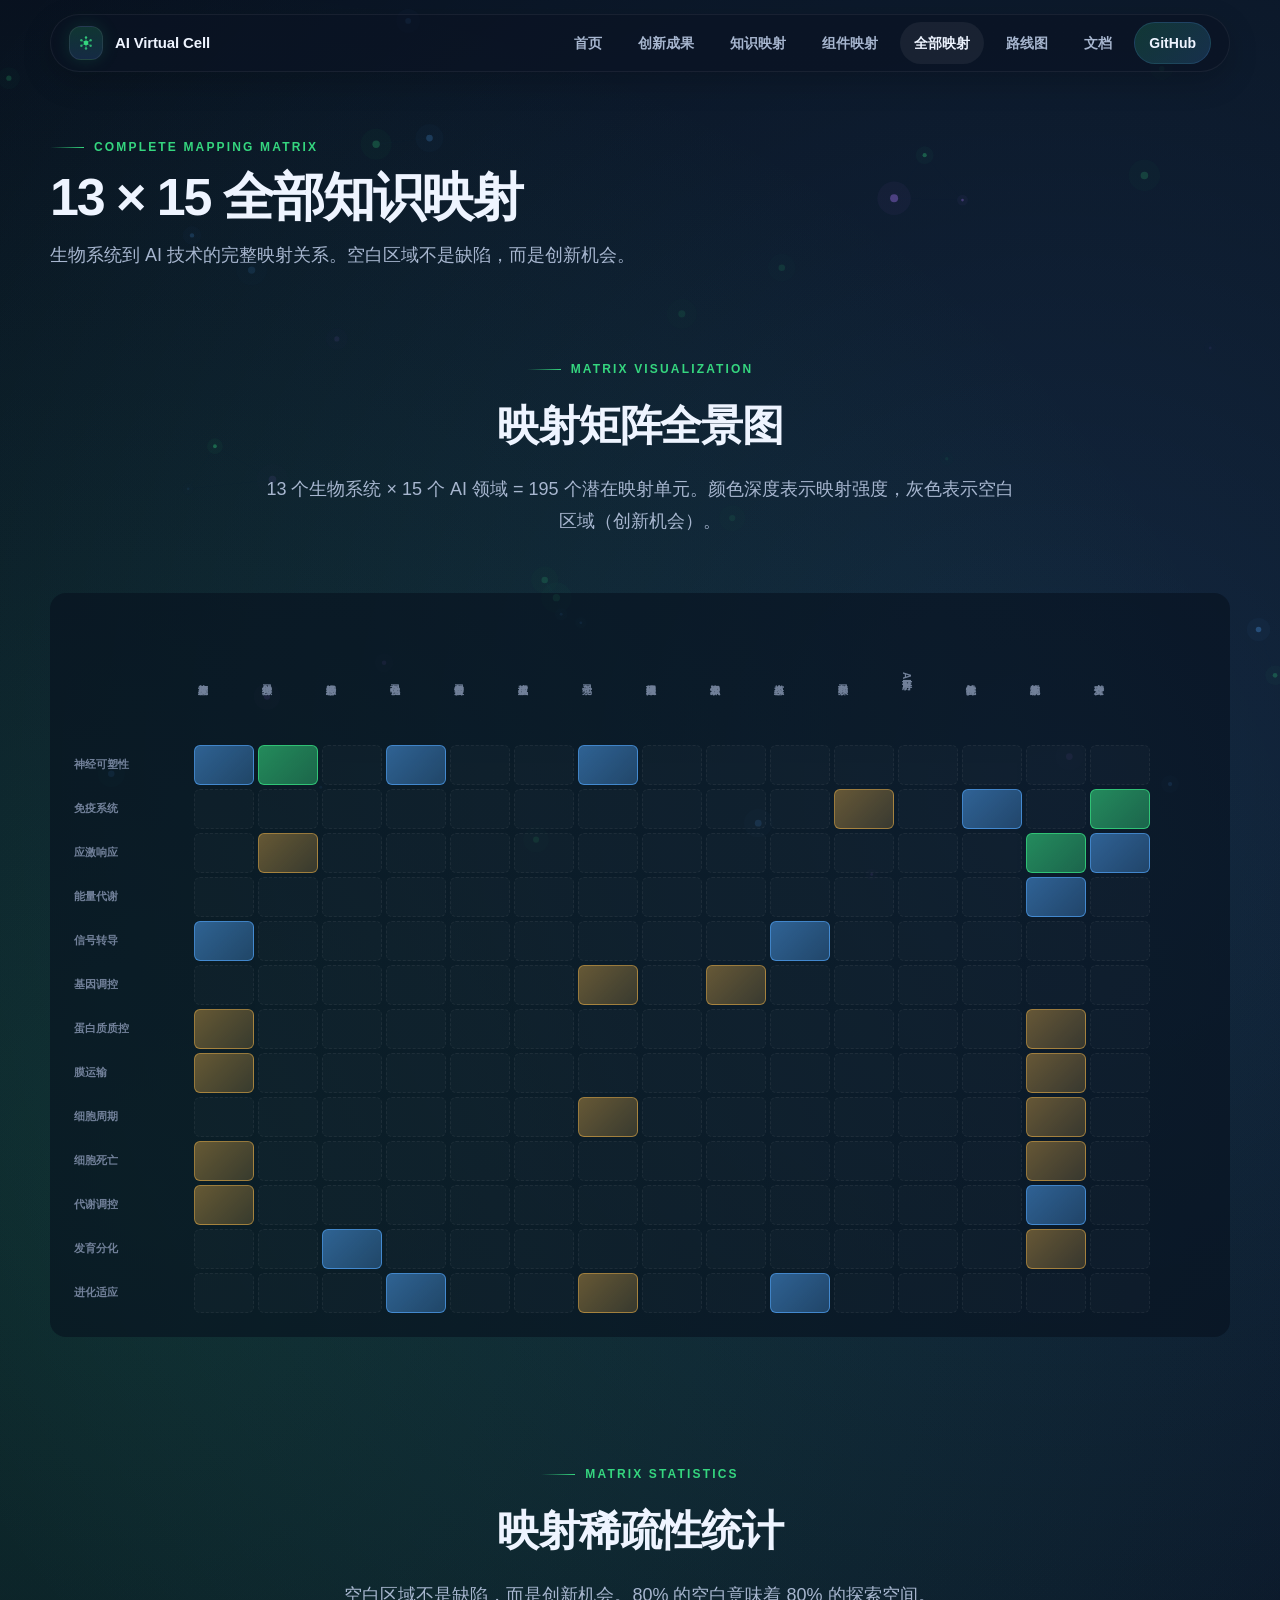
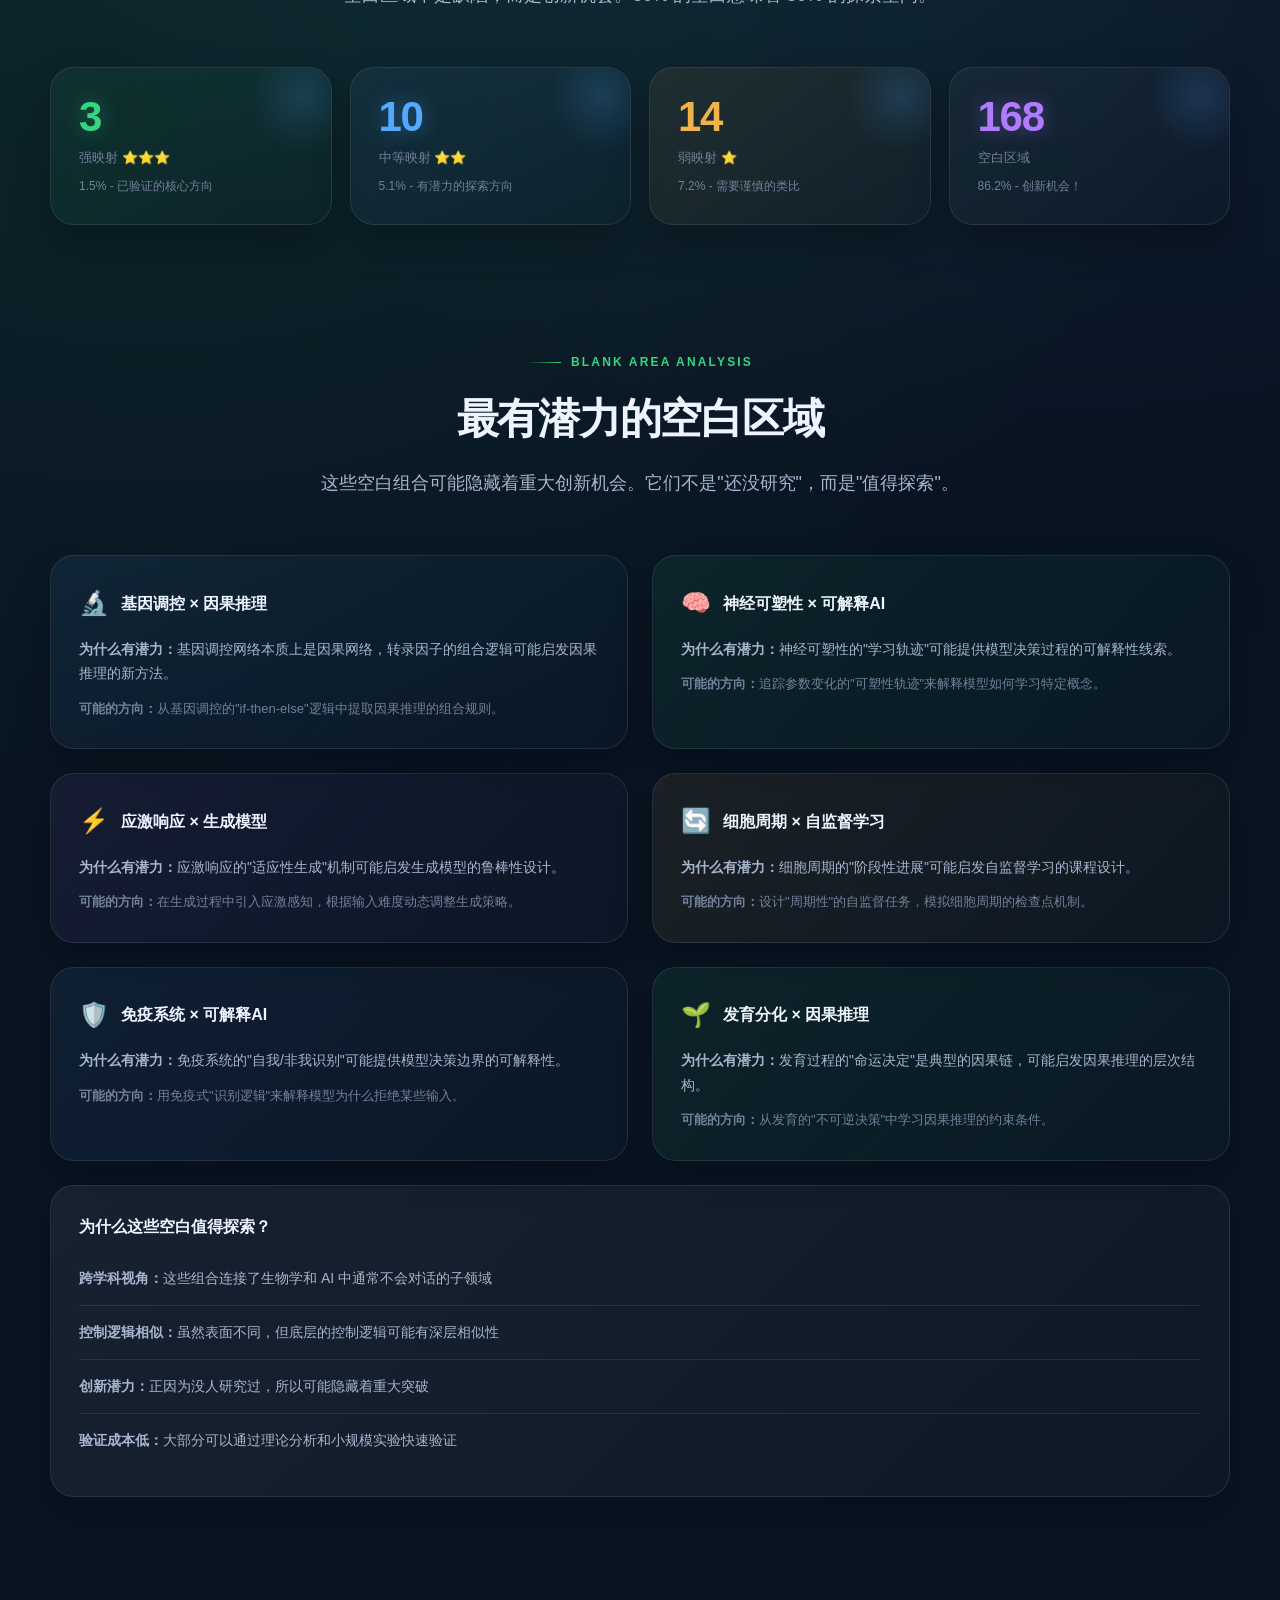
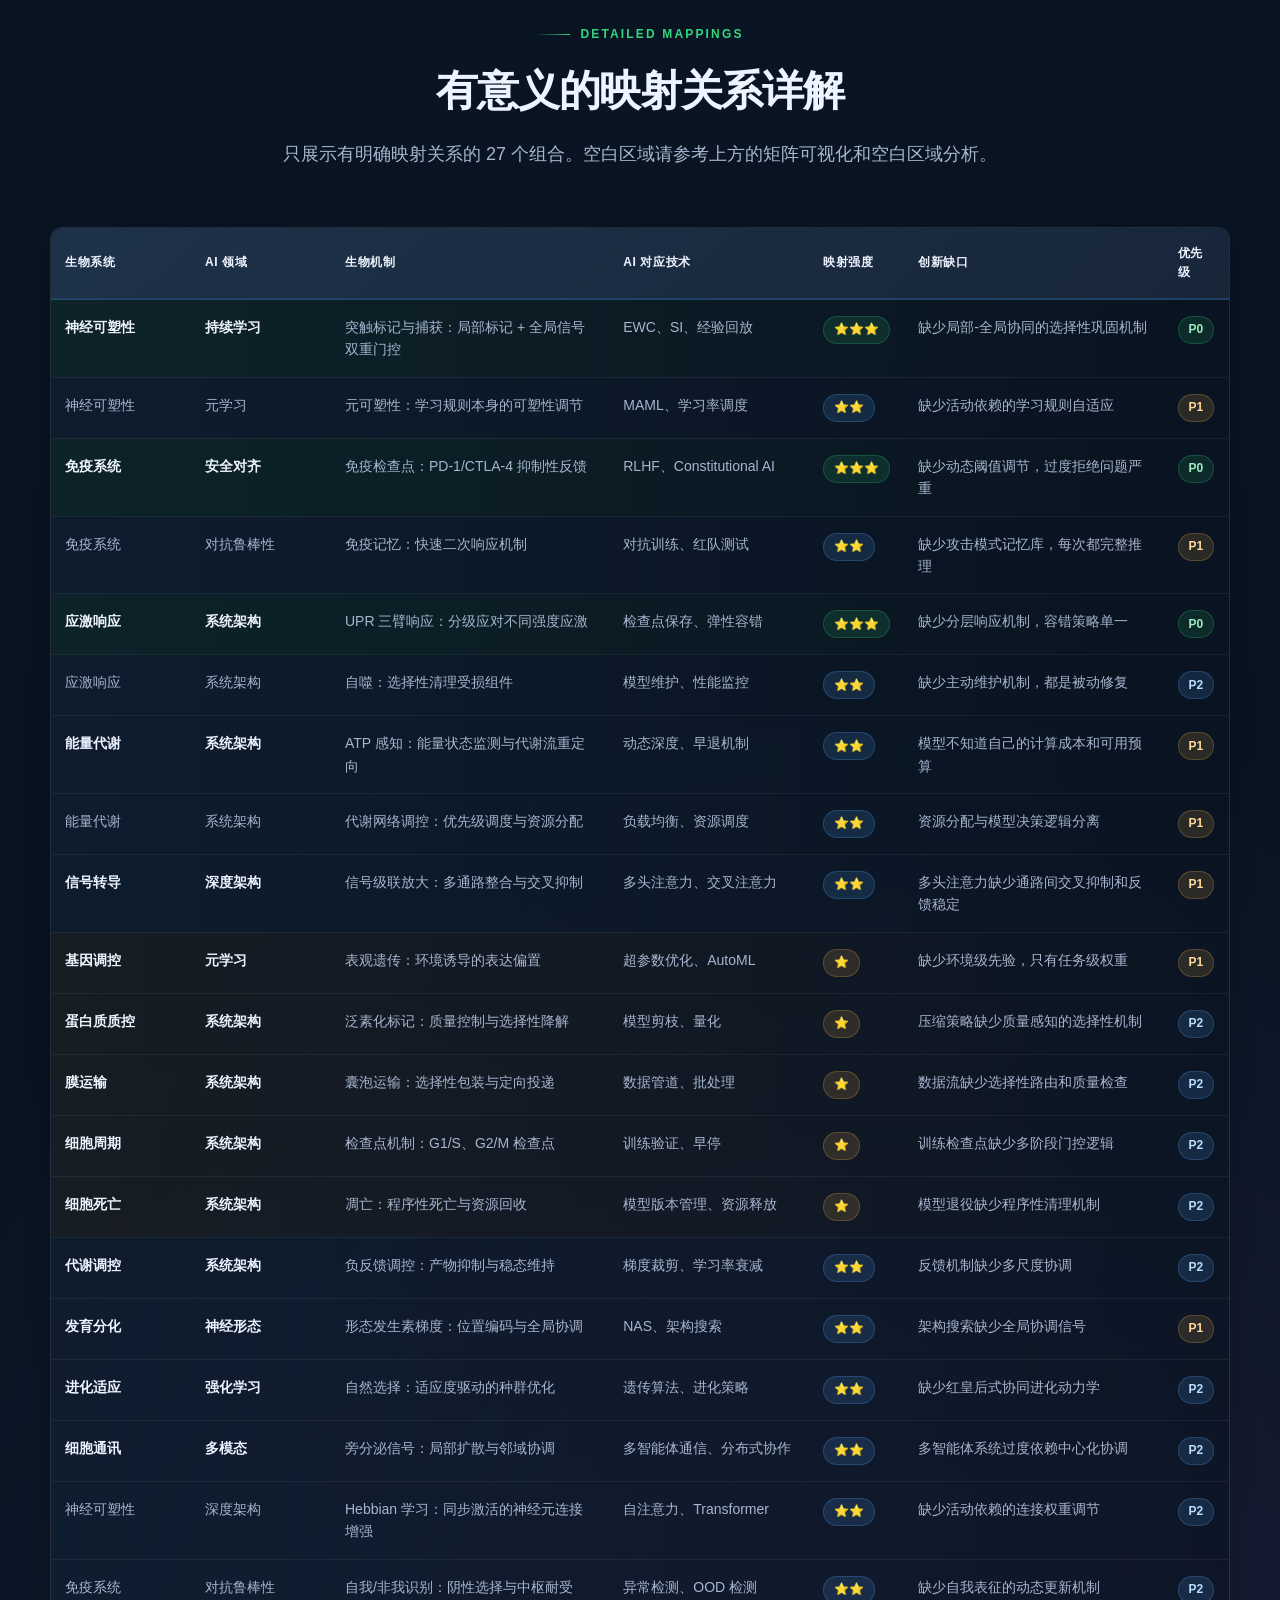
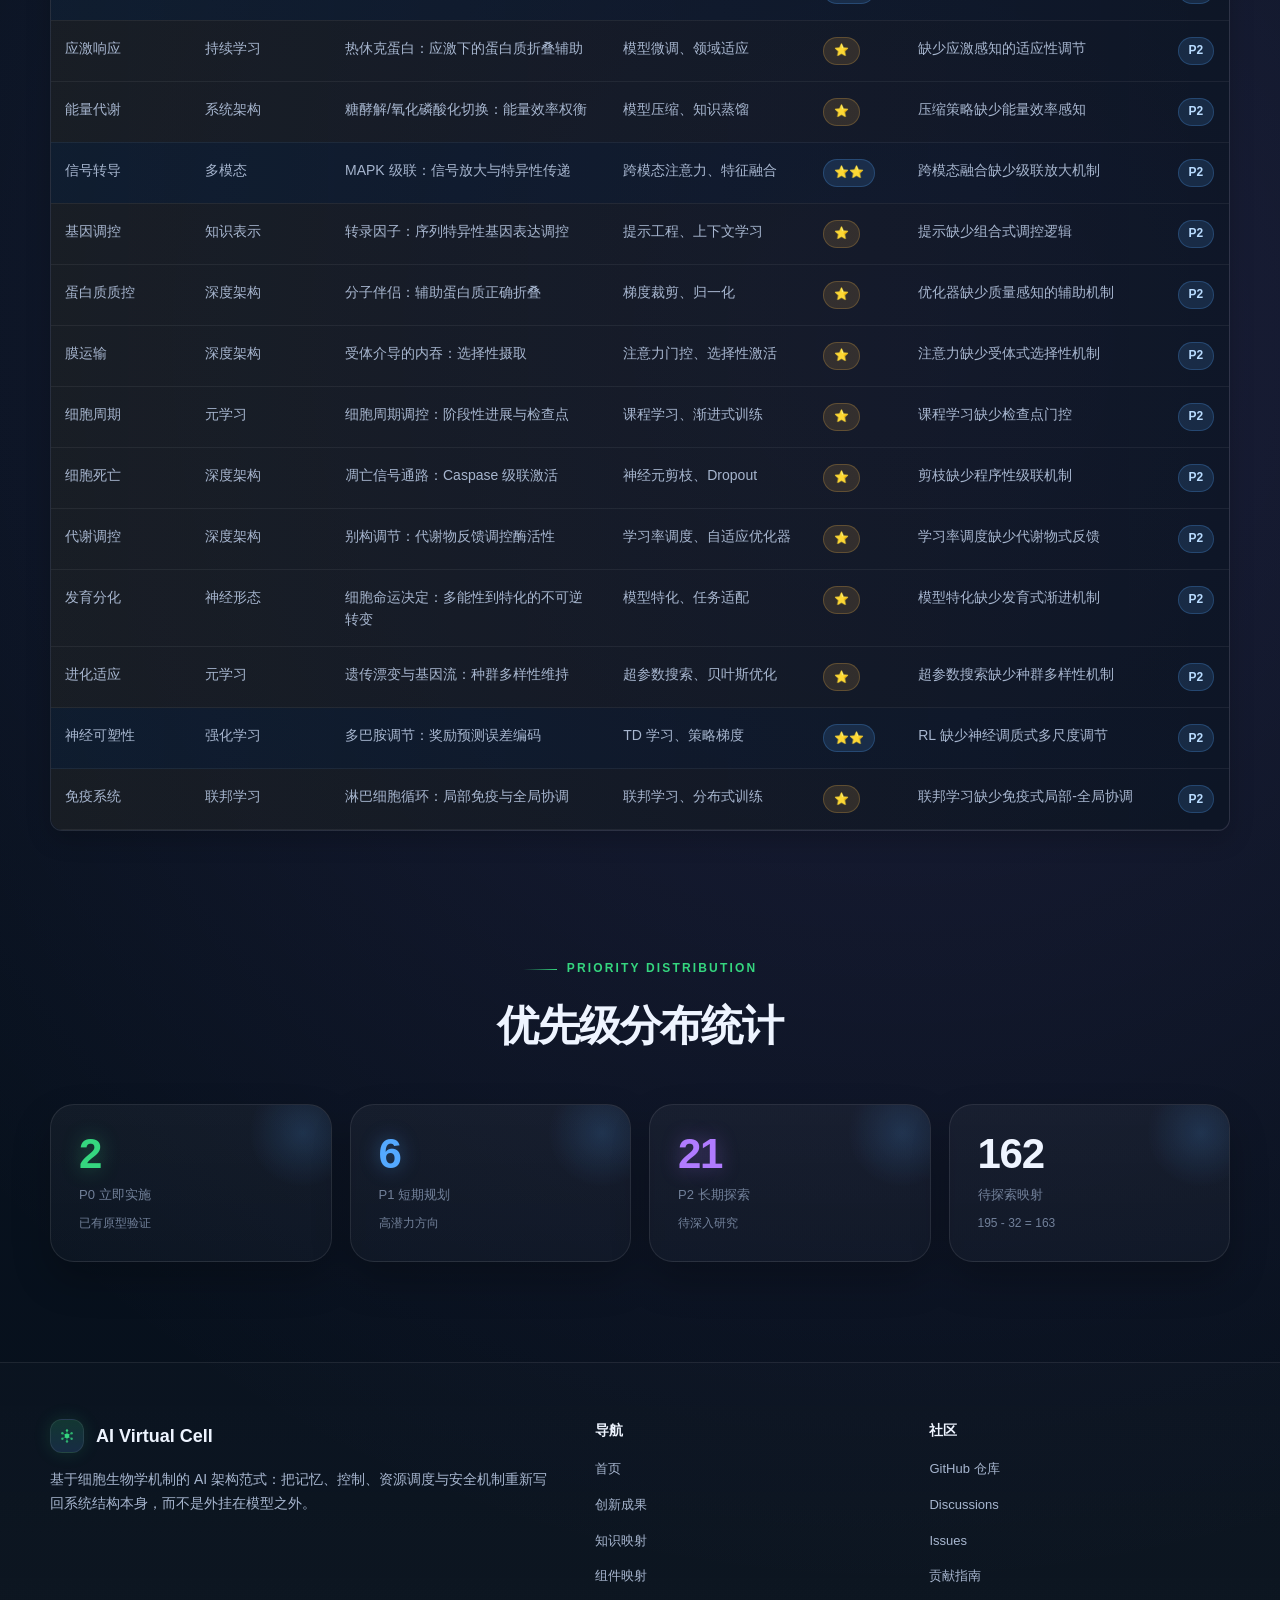
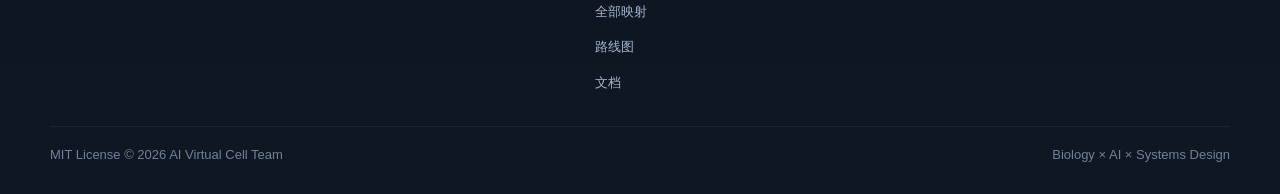
==== commit 78edf5b1: "Add comprehensive website animations and fix SVG consistency issues - Add scroll-reveal, metric-coun" ====
--- a/website/all-mappings.html
+++ b/website/all-mappings.html
@@ -828,5 +828,8 @@
     <script src="js/components.js"></script>
     <script src="js/animations.js"></script>
     <script src="js/matrix-interaction.js"></script>
+    <script src="js/scroll-reveal.js"></script>
+    <script src="js/metric-counter.js"></script>
+    <script src="js/progress-animator.js"></script>
 </body>
 </html>
--- a/website/css/style.css
+++ b/website/css/style.css
@@ -98,6 +98,9 @@
 
 .section-tight { padding-top: 40px; }
 .section-compact { padding-top: 64px; padding-bottom: 64px; }
+.section.section-wide {
+    width: min(1400px, calc(100% - 40px));
+}
 
 .page-hero {
     width: min(var(--container), calc(100% - 40px));
@@ -202,7 +205,6 @@
 .flow-card,
 .doc-card,
 .case-panel,
-.case-nav,
 .story-block {
     border: 1px solid var(--border);
     border-radius: var(--radius-lg);
@@ -216,7 +218,6 @@
 .flow-card,
 .doc-card,
 .case-panel,
-.case-nav,
 .story-block {
     padding: 28px;
 }
@@ -663,13 +664,21 @@
     inset: 56px;
     border: 1px solid rgba(84,169,255,0.18);
     box-shadow: 0 0 20px rgba(84,169,255,0.08);
+    animation: orbit-ring-rotate 40s linear infinite;
 }
 
 .orbit-ring.ring-2 {
     inset: 110px;
     border-color: rgba(176,123,255,0.18);
     box-shadow: 0 0 16px rgba(176,123,255,0.06);
-}
+    animation: orbit-ring-rotate 60s linear infinite reverse;
+}
+
+@keyframes orbit-ring-rotate {
+    from { transform: rotate(0deg); }
+    to { transform: rotate(360deg); }
+}
+
 .orbit-core {
     inset: calc(50% - 62px);
     width: 124px;
@@ -683,8 +692,14 @@
 }
 
 @keyframes core-pulse {
-    0%, 100% { box-shadow: 0 0 50px rgba(53,214,127,0.32), 0 0 100px rgba(53,214,127,0.16), inset 0 2px 8px rgba(255,255,255,0.2); }
-    50% { box-shadow: 0 0 60px rgba(53,214,127,0.4), 0 0 120px rgba(53,214,127,0.2), inset 0 2px 8px rgba(255,255,255,0.25); }
+    0%, 100% {
+        box-shadow: 0 0 50px rgba(53,214,127,0.32), 0 0 100px rgba(53,214,127,0.16), inset 0 2px 8px rgba(255,255,255,0.2);
+        transform: scale(1);
+    }
+    50% {
+        box-shadow: 0 0 60px rgba(53,214,127,0.4), 0 0 120px rgba(53,214,127,0.2), inset 0 2px 8px rgba(255,255,255,0.25);
+        transform: scale(1.05);
+    }
 }
 
 .orbit-node {
@@ -700,25 +715,71 @@
         0 12px 28px rgba(0,0,0,0.3),
         inset 0 1px 0 rgba(255,255,255,0.08);
     transition: all 320ms var(--ease);
+    animation: orbit-node-float 3s ease-in-out infinite;
+}
+
+@keyframes orbit-node-float {
+    0%, 100% { transform: translateY(0); }
+    50% { transform: translateY(-8px); }
 }
 
 .orbit-node:hover {
-    transform: scale(1.08);
+    transform: scale(1.08) translateY(-4px);
     border-color: currentColor;
     box-shadow:
         0 16px 36px rgba(0,0,0,0.4),
         0 0 24px currentColor,
         inset 0 1px 0 rgba(255,255,255,0.12);
+    animation: none;
 }
 
 .orbit-node svg {
     width: 24px;
     height: 24px;
-}
-
-.node-a { top: 62px; left: 56px; color: var(--green); }
-.node-b { top: 96px; right: 64px; color: var(--blue); }
-.node-c { bottom: 82px; left: 82px; color: var(--purple); }
+    animation: orbit-node-icon-pulse 2.4s ease-in-out infinite;
+}
+
+.orbit-node:hover svg {
+    animation: orbit-node-icon-spin 0.6s ease-out;
+}
+
+@keyframes orbit-node-icon-pulse {
+    0%, 100% { opacity: 0.8; transform: scale(1); }
+    50% { opacity: 1; transform: scale(1.1); }
+}
+
+@keyframes orbit-node-icon-spin {
+    from { transform: rotate(0deg) scale(1); }
+    to { transform: rotate(360deg) scale(1.15); }
+}
+
+.node-a {
+    top: 62px;
+    left: 56px;
+    color: var(--green);
+    animation-delay: 0s;
+}
+
+.node-b {
+    top: 96px;
+    right: 64px;
+    color: var(--blue);
+    animation-delay: 0.75s;
+}
+
+.node-c {
+    bottom: 82px;
+    left: 82px;
+    color: var(--purple);
+    animation-delay: 1.5s;
+}
+
+.node-d {
+    bottom: 58px;
+    right: 110px;
+    color: var(--amber);
+    animation-delay: 2.25s;
+}
 .node-d { bottom: 58px; right: 110px; color: var(--amber); }
 
 .hero-notes {
@@ -948,7 +1009,6 @@
     display: grid;
     grid-template-columns: repeat(auto-fit, minmax(160px, 1fr));
     gap: 12px;
-    padding: 14px;
 }
 .case-tab {
     min-height: 82px;
@@ -1526,6 +1586,19 @@
 }
 
 /* Architecture comparison styles */
+.arch-part {
+    cursor: pointer;
+    transition: opacity 180ms ease, filter 180ms ease;
+}
+
+.arch-part.is-active {
+    filter: drop-shadow(0 0 8px rgba(84,169,255,0.7));
+}
+
+.arch-part.is-dimmed {
+    opacity: 0.25;
+}
+
 .architecture-comparison {
     display: grid;
     grid-template-columns: 1fr auto 1fr;
@@ -1553,9 +1626,446 @@
         grid-template-columns: 1fr;
         gap: 32px;
     }
-
-    .architecture-arrow {
-        transform: rotate(90deg);
+}
+
+/* Architecture comparison — living animations */
+.architecture-side svg {
+    overflow: visible;
+}
+
+.architecture-side svg text {
+    pointer-events: none;
+}
+
+/* Cell side */
+.cell-membrane {
+    transform-box: fill-box;
+    transform-origin: center;
+    animation: cell-breathe 6s ease-in-out infinite;
+}
+
+.cell-membrane,
+.sw-gateway {
+    stroke-dashoffset: 0;
+    animation-name: cell-breathe, membrane-dash;
+    animation-duration: 6s, 14s;
+    animation-timing-function: ease-in-out, linear;
+    animation-iteration-count: infinite, infinite;
+}
+
+.sw-gateway {
+    transform-box: fill-box;
+    transform-origin: center;
+    animation-name: sw-gateway-pulse, membrane-dash;
+    animation-duration: 5s, 10s;
+    animation-timing-function: ease-in-out, linear;
+    animation-iteration-count: infinite, infinite;
+}
+
+.cell-nucleus {
+    transform-box: fill-box;
+    transform-origin: center;
+    animation: cell-nucleus-pulse 4.2s ease-in-out infinite;
+    filter: drop-shadow(0 0 6px rgba(53, 214, 127, 0.35));
+}
+
+.cell-mito {
+    transform-box: fill-box;
+    transform-origin: center;
+    animation: cell-mito-glow 2.6s ease-in-out infinite;
+}
+
+.cell-mito--b {
+    animation-delay: -1.3s;
+}
+
+.cell-ribosome {
+    transform-box: fill-box;
+    transform-origin: center;
+    animation: cell-ribosome-drift 5s ease-in-out infinite;
+}
+
+.cell-ribosome--a {
+    animation-duration: 5.2s;
+}
+
+.cell-ribosome--b {
+    animation-duration: 6s;
+    animation-delay: -2s;
+}
+
+.cell-er {
+    stroke-dasharray: 140;
+    stroke-dashoffset: 140;
+    animation: cell-er-flow 3.4s ease-in-out infinite;
+}
+
+.cell-er--b {
+    animation-delay: -1.7s;
+}
+
+.cell-golgi-strip {
+    transform-box: fill-box;
+    transform-origin: center;
+    animation: cell-golgi-shift 2.8s ease-in-out infinite;
+}
+
+.cell-golgi-strip--2 {
+    animation-delay: -0.6s;
+}
+
+.cell-golgi-strip--3 {
+    animation-delay: -1.2s;
+}
+
+.cell-lysosome {
+    transform-box: fill-box;
+    transform-origin: center;
+    animation: cell-lysosome-pulse 3.2s ease-in-out infinite;
+}
+
+/* Software side */
+.sw-scheduler {
+    transform-box: fill-box;
+    transform-origin: center;
+    animation: sw-scheduler-pulse 3.6s ease-in-out infinite;
+}
+
+.sw-gpu {
+    transform-box: fill-box;
+    transform-origin: center;
+    animation: sw-gpu-load 2.4s ease-in-out infinite;
+}
+
+.sw-gpu--b {
+    animation-delay: -1.2s;
+}
+
+.sw-codegen {
+    transform-box: fill-box;
+    transform-origin: center;
+    animation: sw-codegen-blink 1.6s ease-in-out infinite;
+}
+
+.sw-codegen--b {
+    animation-delay: -0.8s;
+}
+
+.sw-queue-flow {
+    stroke-dasharray: 20 80;
+    stroke-dashoffset: 0;
+    animation: sw-queue-flow 2.2s linear infinite;
+}
+
+.sw-queue-flow--delay {
+    animation-delay: -1.1s;
+}
+
+.sw-formatter {
+    transform-box: fill-box;
+    transform-origin: left center;
+    animation: sw-formatter-scan 2.4s ease-in-out infinite;
+}
+
+.sw-formatter--2 {
+    animation-delay: -0.35s;
+}
+
+.sw-formatter--3 {
+    animation-delay: -0.7s;
+}
+
+.sw-gc {
+    transform-box: fill-box;
+    transform-origin: center;
+    animation: sw-gc-sweep 4s ease-in-out infinite;
+}
+
+/* Connector between the two sides */
+.architecture-arrow-inner {
+    position: relative;
+    width: 72px;
+    height: 48px;
+    display: flex;
+    align-items: center;
+    justify-content: center;
+}
+
+.architecture-arrow-line {
+    position: absolute;
+    inset: 50% 0 auto 0;
+    height: 2px;
+    transform: translateY(-50%);
+    background: linear-gradient(90deg, rgba(53, 214, 127, 0.55), rgba(84, 169, 255, 0.55));
+    border-radius: 999px;
+    opacity: 0.7;
+}
+
+.architecture-arrow-dot {
+    position: absolute;
+    top: 50%;
+    width: 8px;
+    height: 8px;
+    margin-top: -4px;
+    border-radius: 50%;
+    box-shadow: 0 0 10px currentColor;
+}
+
+.architecture-arrow-dot--ltr {
+    left: 0;
+    color: var(--green);
+    background: var(--green);
+    animation: arrow-shuttle-ltr 2.4s ease-in-out infinite;
+}
+
+.architecture-arrow-dot--rtl {
+    right: 0;
+    color: var(--blue);
+    background: var(--blue);
+    animation: arrow-shuttle-rtl 2.4s ease-in-out infinite;
+    animation-delay: -1.2s;
+}
+
+.architecture-arrow-glyph {
+    position: relative;
+    font-size: 28px;
+    line-height: 1;
+    color: var(--text-primary);
+    text-shadow: 0 0 12px rgba(84, 169, 255, 0.45);
+    animation: arrow-glyph-pulse 3s ease-in-out infinite;
+}
+
+@media (max-width: 1024px) {
+    .architecture-arrow-inner {
+        width: 48px;
+        height: 72px;
+    }
+
+    .architecture-arrow-line {
+        inset: 0 50% 0 50%;
+        width: 2px;
+        height: auto;
+        transform: translateX(-50%);
+        background: linear-gradient(180deg, rgba(53, 214, 127, 0.55), rgba(84, 169, 255, 0.55));
+    }
+
+    .architecture-arrow-dot {
+        left: 50%;
+        margin-left: -4px;
+        top: auto;
+        margin-top: 0;
+    }
+
+    .architecture-arrow-dot--ltr {
+        top: 0;
+        animation-name: arrow-shuttle-ttb;
+    }
+
+    .architecture-arrow-dot--rtl {
+        bottom: 0;
+        top: auto;
+        animation-name: arrow-shuttle-btt;
+    }
+}
+
+/* Pause animations when an element is dimmed (on selection) so focus stays on the highlighted pair */
+.arch-part.is-dimmed * {
+    animation-play-state: paused;
+}
+
+@keyframes cell-breathe {
+    0%, 100% { transform: scale(1); opacity: 0.85; }
+    50% { transform: scale(1.015); opacity: 1; }
+}
+
+@keyframes membrane-dash {
+    to { stroke-dashoffset: -120; }
+}
+
+@keyframes cell-nucleus-pulse {
+    0%, 100% { transform: scale(1); filter: drop-shadow(0 0 4px rgba(53,214,127,0.25)); }
+    50% { transform: scale(1.06); filter: drop-shadow(0 0 14px rgba(53,214,127,0.55)); }
+}
+
+@keyframes cell-mito-glow {
+    0%, 100% { transform: scale(1); filter: drop-shadow(0 0 2px rgba(240,179,74,0.2)); }
+    50% { transform: scale(1.1); filter: drop-shadow(0 0 10px rgba(240,179,74,0.65)); }
+}
+
+@keyframes cell-ribosome-drift {
+    0%, 100% { transform: translate(0, 0); opacity: 0.85; }
+    25% { transform: translate(2px, -3px); opacity: 1; }
+    50% { transform: translate(-1px, 2px); opacity: 0.8; }
+    75% { transform: translate(3px, 1px); opacity: 1; }
+}
+
+@keyframes cell-er-flow {
+    0% { stroke-dashoffset: 140; opacity: 0.5; }
+    50% { opacity: 1; }
+    100% { stroke-dashoffset: -140; opacity: 0.5; }
+}
+
+@keyframes cell-golgi-shift {
+    0%, 100% { transform: translateX(0); opacity: 0.5; }
+    50% { transform: translateX(3px); opacity: 1; }
+}
+
+@keyframes cell-lysosome-pulse {
+    0%, 100% { transform: scale(1); filter: drop-shadow(0 0 2px rgba(255,100,100,0.3)); }
+    50% { transform: scale(1.18); filter: drop-shadow(0 0 8px rgba(255,100,100,0.7)); }
+}
+
+@keyframes sw-scheduler-pulse {
+    0%, 100% { transform: scale(1); filter: drop-shadow(0 0 4px rgba(84,169,255,0.3)); }
+    50% { transform: scale(1.04); filter: drop-shadow(0 0 14px rgba(84,169,255,0.6)); }
+}
+
+@keyframes sw-gateway-pulse {
+    0%, 100% { filter: drop-shadow(0 0 4px rgba(84,169,255,0.2)); }
+    50% { filter: drop-shadow(0 0 12px rgba(84,169,255,0.5)); }
+}
+
+@keyframes sw-gpu-load {
+    0%, 100% { filter: drop-shadow(0 0 2px rgba(240,179,74,0.2)); transform: scale(1); }
+    50% { filter: drop-shadow(0 0 10px rgba(240,179,74,0.7)); transform: scale(1.06); }
+}
+
+@keyframes sw-codegen-blink {
+    0%, 100% { opacity: 0.55; }
+    50% { opacity: 1; }
+}
+
+@keyframes sw-queue-flow {
+    0% { stroke-dashoffset: 100; }
+    100% { stroke-dashoffset: 0; }
+}
+
+@keyframes sw-formatter-scan {
+    0%, 100% { transform: scaleX(0.6); opacity: 0.4; }
+    50% { transform: scaleX(1); opacity: 1; }
+}
+
+@keyframes sw-gc-sweep {
+    0%, 100% { opacity: 0.6; filter: drop-shadow(0 0 2px rgba(255,100,100,0.3)); }
+    45% { opacity: 1; filter: drop-shadow(0 0 10px rgba(255,100,100,0.7)); }
+    55% { opacity: 0.3; }
+}
+
+@keyframes arrow-shuttle-ltr {
+    0% { transform: translateX(0); opacity: 0; }
+    15% { opacity: 1; }
+    85% { opacity: 1; }
+    100% { transform: translateX(64px); opacity: 0; }
+}
+
+@keyframes arrow-shuttle-rtl {
+    0% { transform: translateX(0); opacity: 0; }
+    15% { opacity: 1; }
+    85% { opacity: 1; }
+    100% { transform: translateX(-64px); opacity: 0; }
+}
+
+@keyframes arrow-shuttle-ttb {
+    0% { transform: translateY(0); opacity: 0; }
+    15% { opacity: 1; }
+    85% { opacity: 1; }
+    100% { transform: translateY(64px); opacity: 0; }
+}
+
+@keyframes arrow-shuttle-btt {
+    0% { transform: translateY(0); opacity: 0; }
+    15% { opacity: 1; }
+    85% { opacity: 1; }
+    100% { transform: translateY(-64px); opacity: 0; }
+}
+
+@keyframes arrow-glyph-pulse {
+    0%, 100% { transform: scale(1); opacity: 0.85; }
+    50% { transform: scale(1.12); opacity: 1; }
+}
+
+@media (prefers-reduced-motion: reduce) {
+    .cell-membrane,
+    .sw-gateway,
+    .cell-nucleus,
+    .cell-mito,
+    .cell-ribosome,
+    .cell-er,
+    .cell-golgi-strip,
+    .cell-lysosome,
+    .sw-scheduler,
+    .sw-gpu,
+    .sw-codegen,
+    .sw-queue-flow,
+    .sw-formatter,
+    .sw-gc,
+    .architecture-arrow-dot,
+    .architecture-arrow-glyph {
+        animation: none !important;
+    }
+}
+
+/* Page navigation */
+.page-nav {
+    position: fixed;
+    top: 0;
+    left: 0;
+    right: 0;
+    z-index: 100;
+    background: rgba(10, 10, 12, 0.92);
+    backdrop-filter: blur(12px);
+    border-bottom: 1px solid rgba(255,255,255,0.08);
+    transform: translateY(-100%);
+    transition: transform 300ms ease;
+}
+
+.page-nav.is-visible {
+    transform: translateY(0);
+}
+
+.page-nav-inner {
+    max-width: 1200px;
+    margin: 0 auto;
+    padding: 0 24px;
+    display: flex;
+    gap: 8px;
+    overflow-x: auto;
+    scrollbar-width: none;
+}
+
+.page-nav-inner::-webkit-scrollbar {
+    display: none;
+}
+
+.page-nav-link {
+    padding: 14px 16px;
+    font-size: 13px;
+    font-weight: 600;
+    color: var(--text-secondary);
+    text-decoration: none;
+    white-space: nowrap;
+    border-bottom: 2px solid transparent;
+    transition: all 200ms ease;
+}
+
+.page-nav-link:hover {
+    color: var(--text-primary);
+}
+
+.page-nav-link.is-active {
+    color: var(--blue);
+    border-bottom-color: var(--blue);
+}
+
+@media (max-width: 760px) {
+    .page-nav-inner {
+        padding: 0 14px;
+        gap: 4px;
+    }
+
+    .page-nav-link {
+        padding: 12px 12px;
+        font-size: 12px;
     }
 }
 
@@ -1682,19 +2192,945 @@
     .flow-card,
     .doc-card,
     .case-panel,
-    .case-nav,
     .story-block { padding: 22px; }
 }
 
+/* Component interaction states */
+.component-card {
+    cursor: pointer;
+}
+
+.component-card.is-active {
+    border-color: rgba(84,169,255,0.45);
+    box-shadow: 0 0 0 1px rgba(84,169,255,0.2), 0 16px 36px rgba(84,169,255,0.12);
+    transform: translateY(-4px);
+}
+
+.component-card.is-dimmed,
+.case-system-card.is-dimmed {
+    opacity: 0.42;
+    filter: saturate(0.72);
+}
+
+.case-system-card.is-highlight {
+    border-color: rgba(84,169,255,0.45);
+    box-shadow: 0 0 0 1px rgba(84,169,255,0.2), 0 16px 36px rgba(84,169,255,0.12);
+    transform: translateY(-4px);
+}
+
+.interaction-hint {
+    margin: 10px auto 0;
+    max-width: 720px;
+    text-align: center;
+    color: var(--text-muted);
+    font-size: 13px;
+}
+
+.component-filter-bar {
+    display: flex;
+    flex-wrap: wrap;
+    gap: 10px;
+    justify-content: center;
+    margin: 0 0 28px;
+}
+
+.component-filter {
+    min-height: 40px;
+    padding: 0 14px;
+    border-radius: 999px;
+    border: 1px solid rgba(255,255,255,0.1);
+    background: rgba(255,255,255,0.03);
+    color: var(--text-secondary);
+    font-size: 13px;
+    font-weight: 600;
+    transition: all 200ms ease;
+}
+
+.component-filter:hover {
+    border-color: rgba(84,169,255,0.3);
+    color: var(--text-primary);
+}
+
+.component-filter.is-active {
+    color: var(--text-primary);
+    background: linear-gradient(135deg, rgba(84,169,255,0.18), rgba(84,169,255,0.08));
+    border-color: rgba(84,169,255,0.4);
+    box-shadow: 0 8px 20px rgba(84,169,255,0.14);
+}
+
+.component-card.is-hidden {
+    display: none;
+}
+
+@media (max-width: 760px) {
+    .component-card.is-dimmed,
+    .case-system-card.is-dimmed {
+        opacity: 0.65;
+    }
+}
+
 @media (prefers-reduced-motion: reduce) {
-    html { scroll-behavior: auto; }
-    *, *::before, *::after {
-        animation: none !important;
-        transition: none !important;
-    }
+    .component-card.is-active,
+    .case-system-card.is-highlight {
+        transform: none;
+    }
+}
+
+/* ========================================
+   COMPREHENSIVE PAGE ANIMATIONS
+   ======================================== */
+
+/* Process Mapping Cards */
+.process-card {
+    transition: transform 220ms ease-out, box-shadow 220ms ease-out;
+    will-change: transform;
+}
+
+.process-card:hover {
+    transform: translateY(-4px);
+    box-shadow: 0 12px 28px rgba(0,0,0,0.18);
+}
+
+.process-card:active {
+    transform: translateY(-2px);
+    transition-duration: 100ms;
+}
+
+.process-arrow {
+    display: inline-block;
+    color: var(--blue);
+    font-size: 24px;
+    font-weight: 300;
+    animation: process-arrow-pulse 1.8s ease-in-out infinite;
+    transform-origin: center;
+}
+
+.process-card:hover .process-arrow {
+    animation: process-arrow-burst 0.6s ease-out;
+}
+
+@keyframes process-arrow-pulse {
+    0%, 100% {
+        opacity: 0.7;
+        transform: scale(1);
+    }
+    50% {
+        opacity: 1;
+        transform: scale(1.15);
+    }
+}
+
+@keyframes process-arrow-burst {
+    0% { transform: scale(1); opacity: 1; }
+    50% { transform: scale(1.4); opacity: 0.8; }
+    100% { transform: scale(1); opacity: 1; }
+}
+
+/* Case System Cards */
+.case-system-card {
+    transition: transform 220ms ease-out, box-shadow 220ms ease-out;
+    will-change: transform;
+}
+
+.case-system-card:hover {
+    transform: translateY(-6px);
+    box-shadow: 0 16px 32px rgba(0,0,0,0.2);
+}
+
+.case-system-card:hover .icon-badge {
+    transform: scale(1.08);
+}
+
+.icon-badge {
+    position: relative;
+    transition: transform 200ms ease-out;
+}
+
+.icon-badge::after {
+    content: '';
+    position: absolute;
+    inset: -6px;
+    border-radius: inherit;
+    background: radial-gradient(circle at center, currentColor 0%, transparent 70%);
+    opacity: 0;
+    animation: icon-halo-pulse 3s ease-in-out infinite;
+    pointer-events: none;
+}
+
+.case-system-card:hover .icon-badge::after {
+    animation: icon-halo-rotate 2s linear infinite;
+    opacity: 0.25;
+}
+
+@keyframes icon-halo-pulse {
+    0%, 100% {
+        opacity: 0.15;
+        transform: scale(1);
+    }
+    50% {
+        opacity: 0.3;
+        transform: scale(1.1);
+    }
+}
+
+@keyframes icon-halo-rotate {
+    from {
+        transform: rotate(0deg) scale(1.05);
+        opacity: 0.2;
+    }
+    to {
+        transform: rotate(360deg) scale(1.05);
+        opacity: 0.3;
+    }
+}
+
+.icon-badge svg {
+    display: block;
+    transition: transform 200ms ease-out;
+}
+
+.case-system-card:hover .icon-badge svg {
+    transform: rotate(8deg);
+}
+
+/* Flow Cards (Application Steps) */
+.flow-card {
+    transition: transform 220ms ease-out, box-shadow 220ms ease-out;
+    will-change: transform;
+}
+
+.flow-card:hover {
+    transform: translateY(-4px);
+    box-shadow: 0 12px 28px rgba(0,0,0,0.18);
+}
+
+.flow-card:hover .flow-index {
+    transform: scale(1.12);
+}
+
+.flow-index {
+    position: relative;
+    transition: transform 200ms ease-out;
+}
+
+.flow-index::before {
+    content: '';
+    position: absolute;
+    inset: -3px;
+    border-radius: inherit;
+    background: conic-gradient(
+        from 0deg,
+        var(--blue) 0%,
+        var(--green) 50%,
+        var(--blue) 100%
+    );
+    opacity: 0;
+    animation: flow-index-spin 4s linear infinite;
+    z-index: -1;
+}
+
+.flow-card:hover .flow-index::before {
+    opacity: 0.6;
+}
+
+@keyframes flow-index-spin {
+    from { transform: rotate(0deg); }
+    to { transform: rotate(360deg); }
+}
+
+/* Principle Cards Icons */
+.icon-green svg {
+    filter: drop-shadow(0 0 4px rgba(53,214,127,0.4));
+    animation: icon-glow-green 2.4s ease-in-out infinite;
+    transition: transform 200ms ease-out;
+}
+
+.icon-badge.icon-green:hover svg {
+    transform: rotate(12deg) scale(1.1);
+    filter: drop-shadow(0 0 8px rgba(53,214,127,0.6));
+}
+
+.icon-badge.icon-red svg {
+    filter: drop-shadow(0 0 4px rgba(255,100,100,0.4));
+    animation: icon-glow-red 2.4s ease-in-out infinite;
+    transition: transform 200ms ease-out;
+}
+
+.icon-badge.icon-red:hover svg {
+    transform: rotate(-12deg) scale(1.1);
+    filter: drop-shadow(0 0 8px rgba(255,100,100,0.6));
+}
+
+@keyframes icon-glow-green {
+    0%, 100% {
+        filter: drop-shadow(0 0 3px rgba(53,214,127,0.3));
+    }
+    50% {
+        filter: drop-shadow(0 0 10px rgba(53,214,127,0.7));
+    }
+}
+
+@keyframes icon-glow-red {
+    0%, 100% {
+        filter: drop-shadow(0 0 3px rgba(255,100,100,0.3));
+    }
+    50% {
+        filter: drop-shadow(0 0 10px rgba(255,100,100,0.7));
+    }
+}
+
+/* Component Cards Enhancement */
+.component-card {
+    transition: transform 200ms ease-out, box-shadow 200ms ease-out, border-color 200ms ease-out;
+}
+
+.component-card:hover {
+    transform: translateY(-3px);
+    border-color: rgba(84,169,255,0.3);
+    box-shadow: 0 8px 20px rgba(0,0,0,0.12);
+}
+
+.component-card.is-active {
+    border-color: rgba(84,169,255,0.6);
+    box-shadow: 0 0 0 2px rgba(84,169,255,0.2), 0 12px 24px rgba(0,0,0,0.15);
+    animation: component-highlight-pulse 1.2s ease-in-out;
+}
+
+@keyframes component-highlight-pulse {
+    0%, 100% {
+        box-shadow: 0 0 0 2px rgba(84,169,255,0.2), 0 12px 24px rgba(0,0,0,0.15);
+    }
+    50% {
+        box-shadow: 0 0 0 3px rgba(84,169,255,0.4), 0 16px 32px rgba(0,0,0,0.2);
+    }
+}
+
+/* Scroll-triggered Reveal Animations */
+.reveal {
+    opacity: 0;
+    transform: translateY(20px);
+    transition: opacity 500ms cubic-bezier(0.16, 1, 0.3, 1),
+                transform 500ms cubic-bezier(0.16, 1, 0.3, 1);
+}
+
+.reveal.is-visible {
+    opacity: 1;
+    transform: translateY(0);
+}
+
+/* Staggered animations for grid children */
+.grid-3.reveal.is-visible > *,
+.grid-2.reveal.is-visible > *,
+.process-mapping-grid.reveal.is-visible > *,
+.flow-grid.reveal.is-visible > * {
+    animation: stagger-fade-in 500ms cubic-bezier(0.16, 1, 0.3, 1) backwards;
+}
+
+.grid-3.reveal.is-visible > *:nth-child(1),
+.grid-2.reveal.is-visible > *:nth-child(1),
+.process-mapping-grid.reveal.is-visible > *:nth-child(1),
+.flow-grid.reveal.is-visible > *:nth-child(1) {
+    animation-delay: 0ms;
+}
+
+.grid-3.reveal.is-visible > *:nth-child(2),
+.grid-2.reveal.is-visible > *:nth-child(2),
+.process-mapping-grid.reveal.is-visible > *:nth-child(2),
+.flow-grid.reveal.is-visible > *:nth-child(2) {
+    animation-delay: 60ms;
+}
+
+.grid-3.reveal.is-visible > *:nth-child(3),
+.process-mapping-grid.reveal.is-visible > *:nth-child(3),
+.flow-grid.reveal.is-visible > *:nth-child(3) {
+    animation-delay: 120ms;
+}
+
+.process-mapping-grid.reveal.is-visible > *:nth-child(4) {
+    animation-delay: 180ms;
+}
+
+.process-mapping-grid.reveal.is-visible > *:nth-child(5) {
+    animation-delay: 240ms;
+}
+
+.process-mapping-grid.reveal.is-visible > *:nth-child(6) {
+    animation-delay: 300ms;
+}
+
+@keyframes stagger-fade-in {
+    from {
+        opacity: 0;
+        transform: translateY(20px);
+    }
+    to {
+        opacity: 1;
+        transform: translateY(0);
+    }
+}
+
+/* Code Block Subtle Highlight */
+.code-block {
+    position: relative;
+    overflow: hidden;
+}
+
+.code-block::before {
+    content: '';
+    position: absolute;
+    top: 0;
+    left: -100%;
+    width: 100%;
+    height: 100%;
+    background: linear-gradient(90deg,
+        transparent 0%,
+        rgba(84,169,255,0.08) 50%,
+        transparent 100%
+    );
+    animation: code-shimmer 3s ease-in-out infinite;
+    animation-delay: 1s;
+}
+
+@keyframes code-shimmer {
+    0%, 90%, 100% {
+        left: -100%;
+    }
+    45% {
+        left: 100%;
+    }
+}
+
+/* Performance Optimization */
+.process-card,
+.case-system-card,
+.flow-card,
+.component-card {
+    will-change: transform;
+}
+
+.process-arrow,
+.icon-badge,
+.flow-index {
+    will-change: transform;
+    transform: translateZ(0);
+}
+
+/* Metric Cards - Number Counter Animation */
+.metric-value {
+    font-variant-numeric: tabular-nums;
+    transition: transform 200ms ease-out;
+}
+
+.metric-card:hover .metric-value {
+    transform: scale(1.08);
+}
+
+.metric-value.glow-green {
+    text-shadow: 0 0 20px rgba(53,214,127,0.4);
+    animation: metric-glow-green 3s ease-in-out infinite;
+}
+
+.metric-value.glow-blue {
+    text-shadow: 0 0 20px rgba(84,169,255,0.4);
+    animation: metric-glow-blue 3s ease-in-out infinite;
+    animation-delay: 0.5s;
+}
+
+.metric-value.glow-purple {
+    text-shadow: 0 0 20px rgba(176,123,255,0.4);
+    animation: metric-glow-purple 3s ease-in-out infinite;
+    animation-delay: 1s;
+}
+
+@keyframes metric-glow-green {
+    0%, 100% { text-shadow: 0 0 15px rgba(53,214,127,0.3); }
+    50% { text-shadow: 0 0 30px rgba(53,214,127,0.7); }
+}
+
+@keyframes metric-glow-blue {
+    0%, 100% { text-shadow: 0 0 15px rgba(84,169,255,0.3); }
+    50% { text-shadow: 0 0 30px rgba(84,169,255,0.7); }
+}
+
+@keyframes metric-glow-purple {
+    0%, 100% { text-shadow: 0 0 15px rgba(176,123,255,0.3); }
+    50% { text-shadow: 0 0 30px rgba(176,123,255,0.7); }
+}
+
+/* Component Card Icons (Emoji) */
+.component-icon {
+    display: inline-block;
+    font-size: 24px;
+    transition: transform 200ms ease-out;
+}
+
+.component-card:hover .component-bio .component-icon {
+    animation: component-icon-bounce 0.6s ease-out;
+}
+
+.component-card:hover .component-ai .component-icon {
+    animation: component-icon-spin 0.6s ease-out;
+}
+
+@keyframes component-icon-bounce {
+    0%, 100% { transform: translateY(0) scale(1); }
+    40% { transform: translateY(-8px) scale(1.1); }
+    60% { transform: translateY(-4px) scale(1.05); }
+}
+
+@keyframes component-icon-spin {
+    0% { transform: rotate(0deg) scale(1); }
+    50% { transform: rotate(180deg) scale(1.15); }
+    100% { transform: rotate(360deg) scale(1); }
+}
+
+/* Component Card Arrow */
+.component-arrow {
+    display: inline-block;
+    color: var(--blue);
+    font-size: 20px;
+    font-weight: 300;
+    transition: transform 200ms ease-out, color 200ms ease-out;
+    animation: component-arrow-pulse 2.4s ease-in-out infinite;
+}
+
+.component-card:hover .component-arrow {
+    animation: component-arrow-flow 0.8s ease-in-out;
+    color: var(--green);
+}
+
+@keyframes component-arrow-pulse {
+    0%, 100% { opacity: 0.6; transform: scale(1); }
+    50% { opacity: 1; transform: scale(1.2); }
+}
+
+@keyframes component-arrow-flow {
+    0% { transform: translateX(0) scale(1); opacity: 1; }
+    50% { transform: translateX(8px) scale(1.3); opacity: 0.7; }
+    100% { transform: translateX(0) scale(1); opacity: 1; }
+}
+
+/* Icon Badge Color Variants */
+.icon-badge.icon-blue svg {
+    filter: drop-shadow(0 0 4px rgba(84,169,255,0.4));
+    animation: icon-glow-blue-badge 2.4s ease-in-out infinite;
+    transition: transform 200ms ease-out;
+}
+
+.icon-badge.icon-blue:hover svg {
+    transform: rotate(8deg) scale(1.1);
+    filter: drop-shadow(0 0 8px rgba(84,169,255,0.6));
+}
+
+.icon-badge.icon-purple svg {
+    filter: drop-shadow(0 0 4px rgba(176,123,255,0.4));
+    animation: icon-glow-purple-badge 2.4s ease-in-out infinite;
+    transition: transform 200ms ease-out;
+}
+
+.icon-badge.icon-purple:hover svg {
+    transform: rotate(-8deg) scale(1.1);
+    filter: drop-shadow(0 0 8px rgba(176,123,255,0.6));
+}
+
+@keyframes icon-glow-blue-badge {
+    0%, 100% { filter: drop-shadow(0 0 3px rgba(84,169,255,0.3)); }
+    50% { filter: drop-shadow(0 0 10px rgba(84,169,255,0.7)); }
+}
+
+@keyframes icon-glow-purple-badge {
+    0%, 100% { filter: drop-shadow(0 0 3px rgba(176,123,255,0.3)); }
+    50% { filter: drop-shadow(0 0 10px rgba(176,123,255,0.7)); }
+}
+
+/* Code Block Typing Effect (on first reveal) */
+.code-block code {
+    display: block;
+    white-space: pre;
+}
+
+.case-system-card:hover .code-block::before {
+    animation-duration: 2s;
+}
+
+/* Accessibility: Reduced Motion Support */
+@media (prefers-reduced-motion: reduce) {
+    *,
+    *::before,
+    *::after {
+        animation-duration: 0.01ms !important;
+        animation-iteration-count: 1 !important;
+        transition-duration: 0.01ms !important;
+    }
+
     .reveal {
         opacity: 1;
         transform: none;
     }
-    #particles-canvas { display: none; }
-}
+
+    .process-arrow,
+    .component-arrow,
+    .component-icon,
+    .icon-badge::after,
+    .flow-index::before,
+    .code-block::before,
+    .metric-value {
+        animation: none !important;
+    }
+}
+
+/* ========================================
+   SHARED ELEMENTS — ANIMATIONS
+   (roadmap / innovations / docs / all-mappings)
+   ======================================== */
+
+/* Timeline items — dot breathing + line reveal */
+.timeline {
+    position: relative;
+}
+
+.timeline-item {
+    transition: transform 220ms var(--ease);
+}
+
+.timeline-item:hover {
+    transform: translateX(4px);
+}
+
+.timeline-item.active::before {
+    animation: timeline-dot-pulse 2.4s ease-in-out infinite;
+}
+
+.timeline-item::before {
+    transition: transform 220ms var(--ease), box-shadow 220ms var(--ease);
+}
+
+.timeline-item:hover::before {
+    transform: scale(1.2);
+    box-shadow: 0 0 18px currentColor;
+}
+
+@keyframes timeline-dot-pulse {
+    0%, 100% {
+        box-shadow: 0 0 10px var(--green-glow);
+        transform: scale(1);
+    }
+    50% {
+        box-shadow: 0 0 22px rgba(53,214,127,0.7);
+        transform: scale(1.15);
+    }
+}
+
+/* Progress bars — shimmer overlay while filled */
+.progress-track {
+    position: relative;
+}
+
+.progress-bar {
+    position: relative;
+    overflow: hidden;
+    transition: width 1200ms cubic-bezier(0.16, 1, 0.3, 1);
+}
+
+.progress-bar::after {
+    content: "";
+    position: absolute;
+    inset: 0;
+    background: linear-gradient(90deg,
+        transparent 0%,
+        rgba(255,255,255,0.35) 50%,
+        transparent 100%
+    );
+    transform: translateX(-100%);
+    animation: progress-shimmer 2.6s ease-in-out infinite;
+    animation-delay: 1.4s;
+}
+
+@keyframes progress-shimmer {
+    0%, 100% { transform: translateX(-100%); }
+    60% { transform: translateX(200%); }
+}
+
+/* Matrix cards — lift + colored glow ring */
+.matrix-card {
+    position: relative;
+    transition: transform 220ms var(--ease), box-shadow 220ms var(--ease), border-color 220ms var(--ease);
+    will-change: transform;
+}
+
+.matrix-card::before {
+    content: "";
+    position: absolute;
+    inset: -1px;
+    border-radius: inherit;
+    padding: 1px;
+    background: linear-gradient(135deg,
+        rgba(53,214,127,0.0) 0%,
+        rgba(84,169,255,0.0) 50%,
+        rgba(176,123,255,0.0) 100%
+    );
+    -webkit-mask: linear-gradient(#000 0 0) content-box, linear-gradient(#000 0 0);
+    -webkit-mask-composite: xor;
+            mask-composite: exclude;
+    pointer-events: none;
+    transition: background 320ms var(--ease);
+}
+
+.matrix-card:hover {
+    transform: translateY(-4px);
+    border-color: rgba(84,169,255,0.35);
+    box-shadow: 0 16px 32px rgba(0,0,0,0.2);
+}
+
+.matrix-card:hover::before {
+    background: linear-gradient(135deg,
+        rgba(53,214,127,0.55) 0%,
+        rgba(84,169,255,0.55) 50%,
+        rgba(176,123,255,0.55) 100%
+    );
+}
+
+/* Number steps — rotating conic border on hover */
+.number-step {
+    position: relative;
+    transition: transform 200ms var(--ease);
+}
+
+.number-step::before {
+    content: "";
+    position: absolute;
+    inset: -3px;
+    border-radius: inherit;
+    background: conic-gradient(from 0deg,
+        rgba(255,255,255,0.6),
+        transparent 40%,
+        transparent 60%,
+        rgba(255,255,255,0.6)
+    );
+    opacity: 0;
+    animation: number-step-spin 3s linear infinite;
+    z-index: -1;
+    transition: opacity 200ms ease-out;
+}
+
+.role-card:hover .number-step,
+.doc-card:hover .number-step,
+.topic-card:hover .number-step,
+.card:hover .number-step {
+    transform: scale(1.08) rotate(-6deg);
+}
+
+.role-card:hover .number-step::before,
+.doc-card:hover .number-step::before,
+.topic-card:hover .number-step::before,
+.card:hover .number-step::before {
+    opacity: 0.8;
+}
+
+@keyframes number-step-spin {
+    from { transform: rotate(0deg); }
+    to { transform: rotate(360deg); }
+}
+
+/* Tags — breathing accent + lift */
+.tag {
+    transition: transform 180ms var(--ease), box-shadow 180ms var(--ease), background-color 180ms var(--ease);
+    position: relative;
+}
+
+.tag:hover {
+    transform: translateY(-2px);
+    box-shadow: 0 6px 16px rgba(0,0,0,0.2), 0 0 10px currentColor;
+}
+
+/* Icon badge — missing amber variant (used on index + innovations) */
+.icon-badge.icon-amber svg {
+    filter: drop-shadow(0 0 4px rgba(240,179,74,0.45));
+    animation: icon-glow-amber-badge 2.4s ease-in-out infinite;
+    transition: transform 200ms ease-out;
+}
+
+.icon-badge.icon-amber:hover svg {
+    transform: rotate(10deg) scale(1.1);
+    filter: drop-shadow(0 0 8px rgba(240,179,74,0.7));
+}
+
+@keyframes icon-glow-amber-badge {
+    0%, 100% { filter: drop-shadow(0 0 3px rgba(240,179,74,0.3)); }
+    50% { filter: drop-shadow(0 0 10px rgba(240,179,74,0.7)); }
+}
+
+/* Doc cards & role cards & topic cards — gentle lift + border glow */
+.role-card,
+.topic-card,
+.doc-card {
+    transition: transform 220ms var(--ease), border-color 220ms var(--ease), box-shadow 220ms var(--ease);
+    will-change: transform;
+}
+
+.role-card:hover,
+.topic-card:hover {
+    transform: translateY(-4px);
+    border-color: rgba(84,169,255,0.28);
+    box-shadow: 0 14px 28px rgba(0,0,0,0.2);
+}
+
+/* Table rows — subtle row highlight */
+.table-strong tbody tr {
+    transition: background-color 160ms var(--ease), transform 160ms var(--ease);
+}
+
+.table-strong tbody tr:hover {
+    background-color: rgba(84,169,255,0.06);
+}
+
+/* Hero-grid note chips (index.html) — stagger fade + subtle lift */
+.hero-notes .note-chip {
+    transition: transform 220ms var(--ease), border-color 220ms var(--ease), background-color 220ms var(--ease);
+}
+
+.hero-notes .note-chip:hover {
+    transform: translateY(-3px);
+    border-color: rgba(84,169,255,0.3);
+    background-color: rgba(255,255,255,0.05);
+}
+
+/* Orbit panel — entire panel softly breathes so a stationary viewer still sees life */
+.orbit-panel {
+    animation: orbit-panel-breathe 8s ease-in-out infinite;
+}
+
+@keyframes orbit-panel-breathe {
+    0%, 100% { box-shadow: var(--shadow-lg), inset 0 1px 0 rgba(255,255,255,0.08), 0 0 40px rgba(53,214,127,0.05); }
+    50% { box-shadow: var(--shadow-lg), inset 0 1px 0 rgba(255,255,255,0.08), 0 0 60px rgba(53,214,127,0.12); }
+}
+
+/* Reduced motion — disable all shared extras */
+@media (prefers-reduced-motion: reduce) {
+    .timeline-item.active::before,
+    .progress-bar::after,
+    .number-step::before,
+    .orbit-ring,
+    .orbit-ring.ring-2,
+    .orbit-core,
+    .orbit-node,
+    .orbit-node svg,
+    .orbit-panel,
+    .icon-badge.icon-amber svg {
+        animation: none !important;
+    }
+
+    .progress-bar {
+        transition: none !important;
+    }
+}
+
+/* ========================================
+   MAPPING.HTML SPECIFIC
+   ======================================== */
+
+/* Bridge pills — floating pulse to feel like live data */
+.bridge-pill {
+    position: relative;
+    transition: transform 200ms var(--ease), border-color 200ms var(--ease), background-color 200ms var(--ease), box-shadow 200ms var(--ease);
+    animation: bridge-pill-breathe 3.4s ease-in-out infinite;
+}
+
+.bridge-column:nth-child(2n) .bridge-pill {
+    animation-delay: -1.7s;
+}
+
+.bridge-pill:hover {
+    transform: translateY(-2px) scale(1.03);
+    border-color: rgba(84,169,255,0.55);
+    background: rgba(84,169,255,0.14);
+    box-shadow: 0 8px 20px rgba(0,0,0,0.2), 0 0 14px rgba(84,169,255,0.25);
+}
+
+@keyframes bridge-pill-breathe {
+    0%, 100% {
+        box-shadow: 0 0 0 rgba(84,169,255,0);
+        border-color: rgba(84,169,255,0.18);
+    }
+    50% {
+        box-shadow: 0 0 14px rgba(84,169,255,0.2);
+        border-color: rgba(84,169,255,0.35);
+    }
+}
+
+/* Axis cards — side-panel hover lift */
+.axis-card {
+    transition: transform 220ms var(--ease), border-color 220ms var(--ease), box-shadow 220ms var(--ease);
+    will-change: transform;
+}
+
+.axis-card:hover {
+    transform: translateY(-4px);
+    border-color: rgba(84,169,255,0.3);
+    box-shadow: 0 14px 28px rgba(0,0,0,0.2);
+}
+
+/* Case tabs — active tab pulse + hover scale */
+.case-tab {
+    transition: transform 220ms var(--ease), border-color 220ms var(--ease), background-color 220ms var(--ease);
+    will-change: transform;
+}
+
+.case-tab:hover {
+    transform: translateY(-3px);
+}
+
+.case-tab.active {
+    animation: case-tab-active-pulse 2.8s ease-in-out infinite;
+}
+
+@keyframes case-tab-active-pulse {
+    0%, 100% { box-shadow: 0 0 0 rgba(53,214,127,0); }
+    50% { box-shadow: 0 0 18px rgba(53,214,127,0.25); }
+}
+
+/* Matrix cells — hover lift + data-strength ripple */
+.matrix-cell {
+    transition: transform 160ms var(--ease), background-color 160ms var(--ease), box-shadow 160ms var(--ease);
+    will-change: transform;
+}
+
+.matrix-cell:hover {
+    transform: scale(1.08);
+    z-index: 2;
+    box-shadow: 0 6px 14px rgba(0,0,0,0.35), 0 0 12px currentColor;
+}
+
+.matrix-cell.mapping-strong {
+    animation: matrix-cell-strong-pulse 2.6s ease-in-out infinite;
+}
+
+.matrix-cell.mapping-medium {
+    animation: matrix-cell-medium-pulse 3s ease-in-out infinite;
+    animation-delay: -1s;
+}
+
+@keyframes matrix-cell-strong-pulse {
+    0%, 100% { opacity: 0.92; }
+    50% { opacity: 1; }
+}
+
+@keyframes matrix-cell-medium-pulse {
+    0%, 100% { opacity: 0.78; }
+    50% { opacity: 0.94; }
+}
+
+/* Mapping strands — reveal from center */
+.mapping-strands {
+    transition: opacity 400ms var(--ease);
+}
+
+/* Reduced motion for mapping-specific animations */
+@media (prefers-reduced-motion: reduce) {
+    .bridge-pill,
+    .case-tab.active,
+    .matrix-cell.mapping-strong,
+    .matrix-cell.mapping-medium {
+        animation: none !important;
+    }
+}
